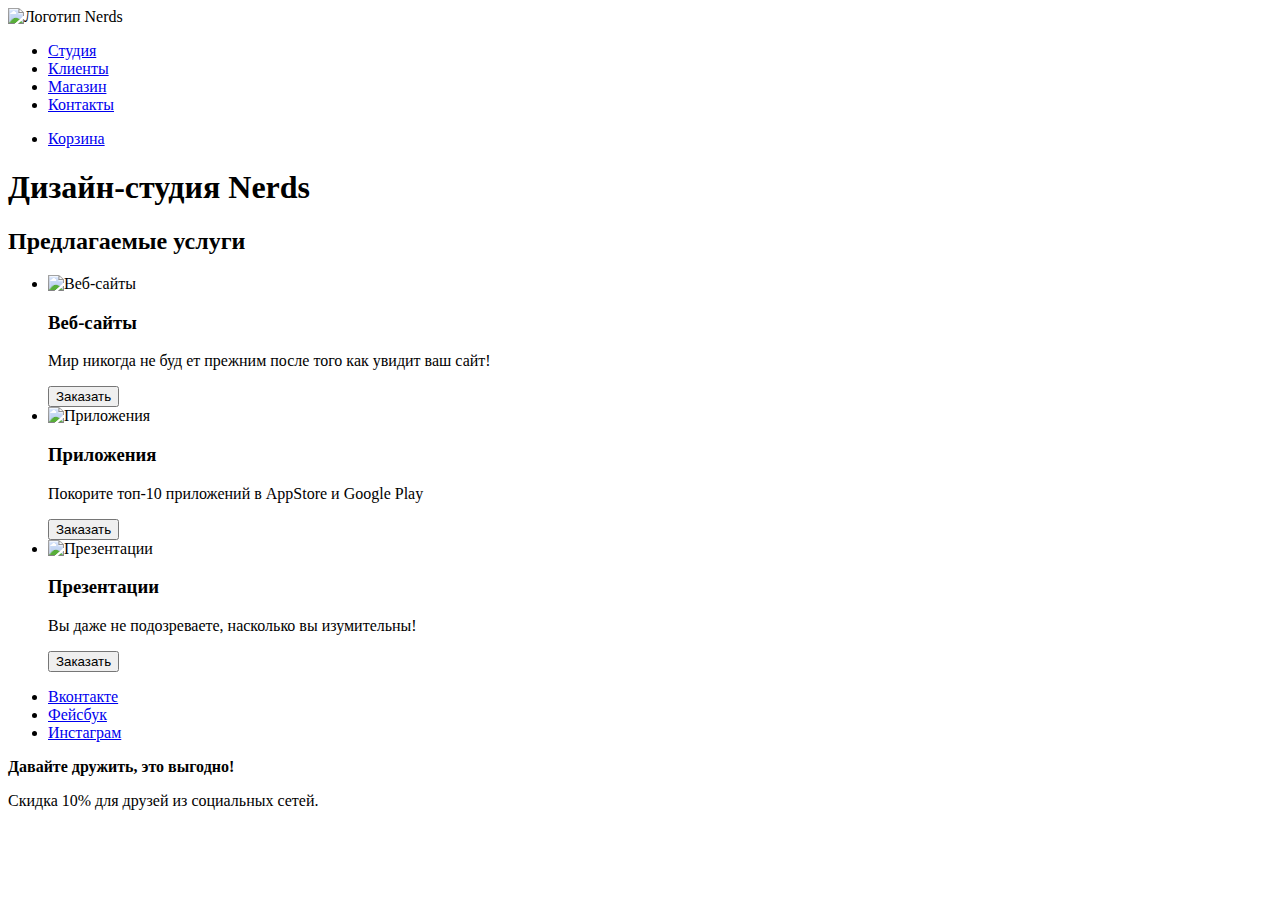
==== index.html @ 56ccd06b "Добавлена разметка  страниц" ====
<!DOCTYPE html>
<html lang="ru">
  <head>
    <meta charset="utf-8">
    <title>Дизайн-студия Нёрдс</title>
  </head>
  <body>
<header class="header">
  <nav class="main-navigation">
    <a class="navigation-logo">
      <img src="http://placehold.it" width="160" height="65"  alt="Логотип Nerds">
    </a> 
    <ul class="navigation-site">  
      <li><a href="#">Студия</a></li>
      <li><a href="#">Клиенты</a></li>
      <li><a href="catalog.html">Магазин</a></li>
      <li><a href="#">Контакты</a></li>
    </ul>
    <ul class="navigation-basket">
      <li class="basket-transition"><a href="#">Корзина</a></li>
    </ul>
  </nav>
</header>
<main class="main">
<h1 class="visually-hidden">Дизайн-студия Nerds</h1>    <!--Скрытый заголовок для читалки-->
<section class="services">
 <h2 class="visually-hidden">Предлагаемые услуги</h2>   <!--Скрытый заголовок для читалки-->
    <ul class="services-list">
      <li class="services-site">
        <img src="http://placehold.it" width="300" height="146" alt="Веб-сайты">
      <h3 class="services-site_headline">Веб-сайты</h3>
      <p>Мир никогда не буд ет прежним после того как увидит ваш сайт!</p>
    <button type="#" > Заказать </button>
  </li>
      <li class="services-applications">
      <img src="http://placehold.it" width="300" height="146" alt="Приложения">
      <h3 class="services-applications_headline">Приложения</h3>
      <p>Покорите топ-10 приложений в AppStore и Google Play</p>
     <button type="#">Заказать</button>
    </li>
    <li class="services-presentations">
      <img src="http://placehold.it"  width="300" height="146" alt="Презентации">
      <h3 class="services-presentations_headline">Презентации</h3>
    <p>Вы даже не подозреваете, насколько вы изумительны!</p>
    <button type="#">Заказать</button>
    </li>
  </ul>
  </nav>
</section>
</Main>
<footer class="footer">
<div class="footer-container">
  <ul class="social-links">
    <li><a class="footer-social" href="#">Вконтакте</a></li>
    <li><a class="footer-social" href="#">Фейсбук</a></li>
    <li><a class="footer-social" href="#">Инстаграм</a></li>
  </ul>
  <div class="footer-text">
      <b>Давайте дружить, это выгодно!</b>
      <p>Скидка 10% для друзей из социальных сетей.</p>
  </div>
  
</div>
</footer>
  </body>
</html>
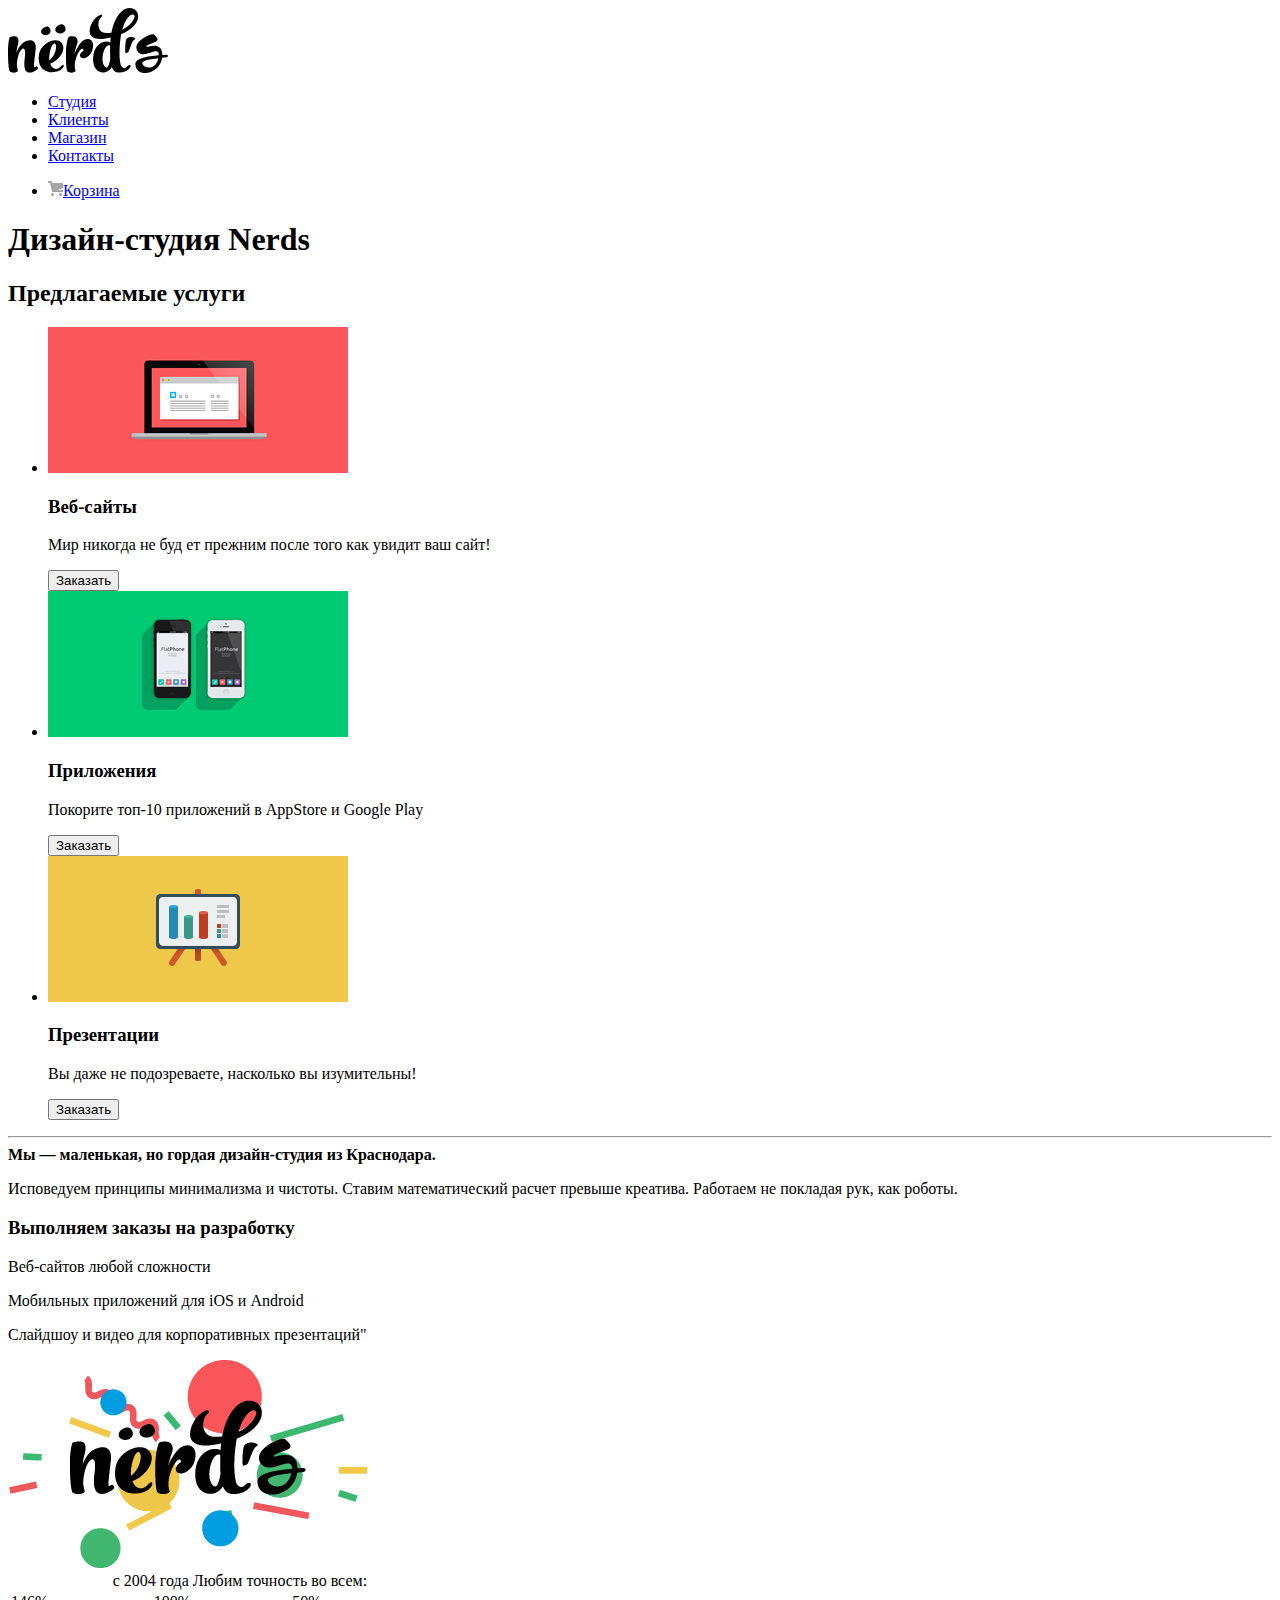
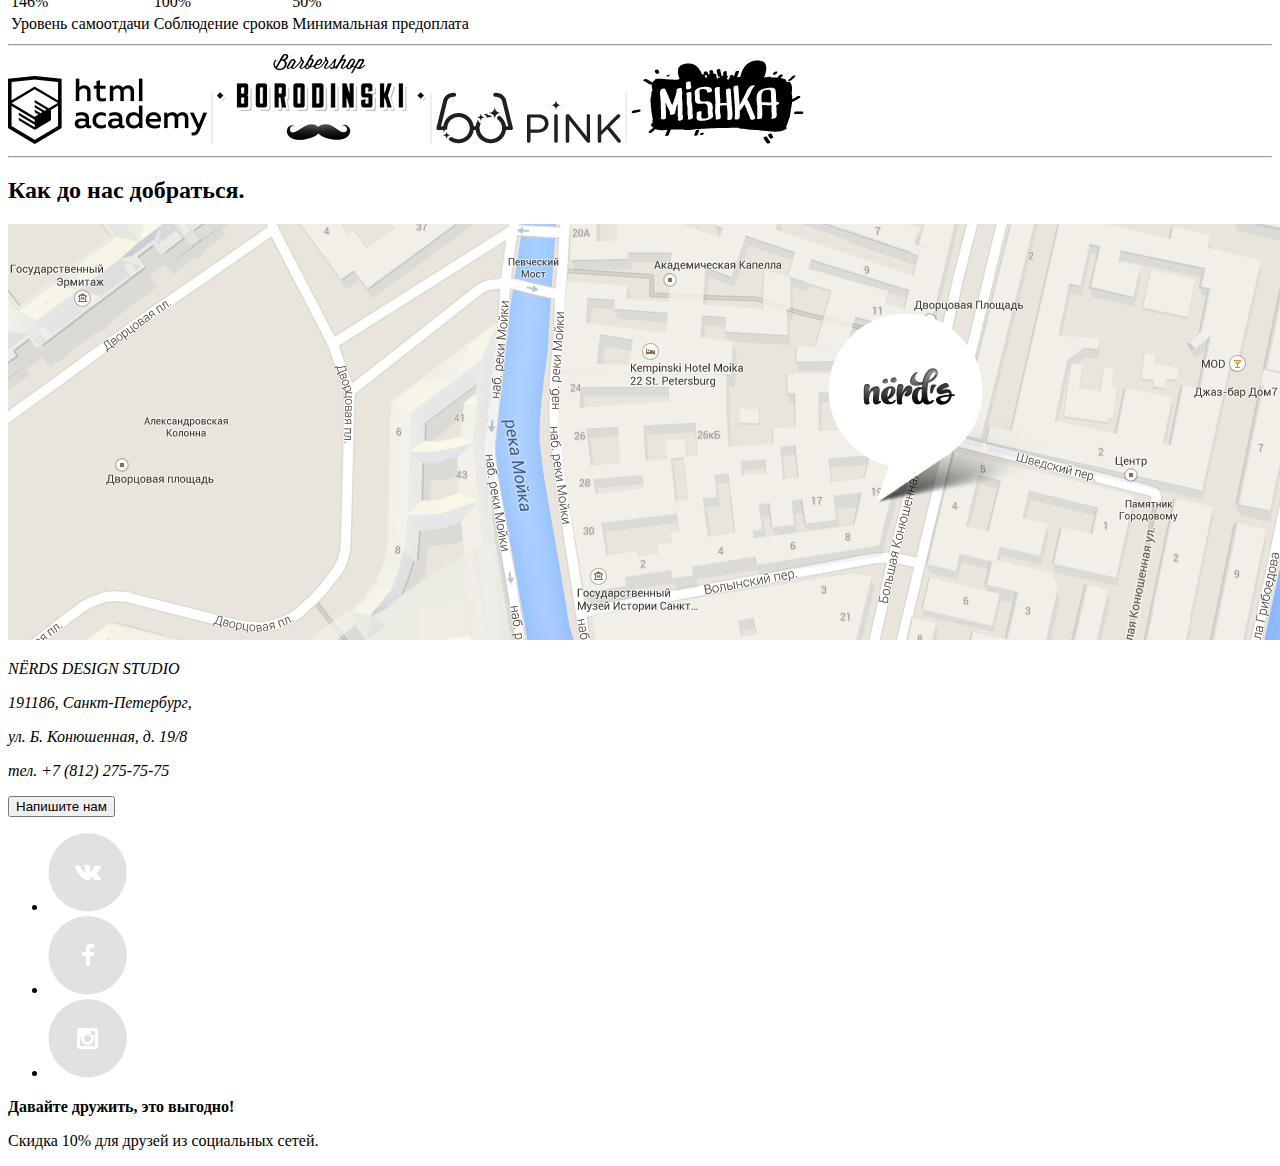
==== commit a284fdd2: "Доступность и формы" ====
--- a/index.html
+++ b/index.html
@@ -1,66 +1,122 @@
 <!DOCTYPE html>
 <html lang="ru">
-  <head>
-    <meta charset="utf-8">
-    <title>Дизайн-студия Нёрдс</title>
-  </head>
-  <body>
-<header class="header">
-  <nav class="main-navigation">
-    <a class="navigation-logo">
-      <img src="http://placehold.it" width="160" height="65"  alt="Логотип Nerds">
-    </a> 
-    <ul class="navigation-site">  
-      <li><a href="#">Студия</a></li>
-      <li><a href="#">Клиенты</a></li>
-      <li><a href="catalog.html">Магазин</a></li>
-      <li><a href="#">Контакты</a></li>
-    </ul>
-    <ul class="navigation-basket">
-      <li class="basket-transition"><a href="#">Корзина</a></li>
-    </ul>
-  </nav>
-</header>
-<main class="main">
-<h1 class="visually-hidden">Дизайн-студия Nerds</h1>    <!--Скрытый заголовок для читалки-->
-<section class="services">
- <h2 class="visually-hidden">Предлагаемые услуги</h2>   <!--Скрытый заголовок для читалки-->
-    <ul class="services-list">
-      <li class="services-site">
-        <img src="http://placehold.it" width="300" height="146" alt="Веб-сайты">
-      <h3 class="services-site_headline">Веб-сайты</h3>
-      <p>Мир никогда не буд ет прежним после того как увидит ваш сайт!</p>
-    <button type="#" > Заказать </button>
-  </li>
-      <li class="services-applications">
-      <img src="http://placehold.it" width="300" height="146" alt="Приложения">
-      <h3 class="services-applications_headline">Приложения</h3>
-      <p>Покорите топ-10 приложений в AppStore и Google Play</p>
-     <button type="#">Заказать</button>
-    </li>
-    <li class="services-presentations">
-      <img src="http://placehold.it"  width="300" height="146" alt="Презентации">
-      <h3 class="services-presentations_headline">Презентации</h3>
-    <p>Вы даже не подозреваете, насколько вы изумительны!</p>
-    <button type="#">Заказать</button>
-    </li>
-  </ul>
-  </nav>
-</section>
-</Main>
-<footer class="footer">
-<div class="footer-container">
-  <ul class="social-links">
-    <li><a class="footer-social" href="#">Вконтакте</a></li>
-    <li><a class="footer-social" href="#">Фейсбук</a></li>
-    <li><a class="footer-social" href="#">Инстаграм</a></li>
-  </ul>
-  <div class="footer-text">
+
+<head>
+  <meta charset="utf-8">
+  <title>Дизайн-студия Нёрдс</title>
+</head>
+
+<body>
+  <header class="header">
+    <nav class="main-navigation">
+      <a class="navigation-logo">
+        <img src="img/nerds-logo.svg" width="160" height="65" alt="Логотип Nerds">
+      </a>
+      <ul class="navigation-site">
+        <li><a href="#" tabindex="0">Студия</a></li>
+        <li><a href="#" tabindex="0">Клиенты</a></li>
+        <li><a href="catalog.html" tabindex="0">Магазин</a></li>
+        <li><a href="#" tabindex="0">Контакты</a></li>
+      </ul>
+      <ul class="navigation-basket">
+        <li class="basket-transition"><img src="img/cart-icon.svg" alt="корзина"><a href="#">Корзина</a></li>
+      </ul>
+    </nav>
+  </header>
+  <main class="main">
+    <h1 class="visually-hidden">Дизайн-студия Nerds</h1>
+    <!--Скрытый заголовок для читалки-->
+    <section class="services">
+      <h2 class="visually-hidden">Предлагаемые услуги</h2>
+      <!--Скрытый заголовок для читалки-->
+      <ul class="services-list">
+        <li class="services-site">
+          <img src="img/web-sites.png" width="300" height="146" alt="Веб-сайты">
+          <h3 class="services-site_headline">Веб-сайты</h3>
+          <p>Мир никогда не буд ет прежним после того как увидит ваш сайт!</p>
+          <button tabindex="0">Заказать</button>
+        </li>
+        <li class="services-applications">
+          <img src="img/applications.png" width="300" height="146" alt="Приложения">
+          <h3 class="services-applications_headline">Приложения</h3>
+          <p>Покорите топ-10 приложений в AppStore и Google Play</p>
+          <button tabindex="0">Заказать</button>
+        </li>
+        <li class="services-presentations">
+          <img src="img/presentations.png" width="300" height="146" alt="Презентации">
+          <h3 class="services-presentations_headline">Презентации</h3>
+          <p>Вы даже не подозреваете, насколько вы изумительны!</p>
+          <button tabindex="0">Заказать</button>
+        </li>
+      </ul>
+    </section>
+  </Main>
+  <hr>
+  <div class="about-us">
+    <div class="opportunities">
+      <b class="advertisang-headline">Мы — маленькая, но гордая дизайн-студия из Краснодара. </b>
+      <p class="advertising-text">Исповедуем принципы минимализма и чистоты. Ставим математический расчет
+        превыше креатива. Работаем не покладая рук, как роботы.</p>
+      <h3>Выполняем заказы на разработку</h3>
+      <p>Веб-сайтов любой сложности</p>
+      <p>Мобильных приложений для iOS и Android</p>
+      <p>Слайдшоу и видео для корпоративных презентаций"</p>
+    </div>
+    <div class="statistics">
+      <img src="img/nerds-illustration.png" alt="Логотип Nerds">
+      <table>
+        <caption>с 2004 года Любим точность во всем:</caption>
+        <tr>
+          <td>146%</td>
+          <td>100%</td>
+          <td>50%</td>
+        </tr>
+        <tr>
+          <td>Уровень самоотдачи</td>
+          <td>Соблюдение сроков</td>
+          <td>Минимальная предоплата</td>
+        </tr>
+      </table>
+    </div>
+  </div>
+  <hr>
+  <div class="partners">
+    <a href=""><img src="img/logo-1.png_copy.svg" alt="Сайт html academy" tabindex="0"></a>
+    <img src="img/div.svg" alt="Перегородка">
+    <a href=""><img src="img/logo-2.png_copy.svg" alt="Барбершоп borodinski" tabindex="0"></a>
+    <img src="img/div.svg" alt="Перегородка">
+    <a href=""><img src="img/logo-3.png_copy.svg" alt="Приложение pink" tabindex="0"></a>
+    <img src="img/div.svg" alt="Перегородка">
+    <a href=""><img src="img/logo-4.png_copy.svg" alt="Сайт mishka" tabindex="0"></a>
+  </div>
+  <hr>
+  <footer class="footer">
+    <div class="adres">
+      <h2 class="visually-hidden">Как до нас добраться.</h2>
+      <img src="img/map.png" alt="карта">
+      <!--Скрытый заголовок для читалки-->
+      <address class="address nerds">
+        <p class="headline">NЁRDS DESIGN STUDIO</p>
+        <p>191186, Санкт-Петербург,</p>
+        <p>ул. Б. Конюшенная, д. 19/8</p>
+        <p>тел. +7 (812) 275-75-75</p>
+        <button tabindex="0">Напишите нам</button>
+      </address>
+    </div>
+
+    <div class="footer-container">
+      <ul class="footer-list">
+        <li><a class="footer-social" href="https://vk.com" tabindex="0"><img src="img/vk-icon.svg" alt="вконтакте"></a>
+        </li>
+        <li><a class="footer-social" href="https://www.facebook.com" tabindex="0"><img src="img/fb-icon.svg"
+              alt="фейсбук"></a></li>
+        <li><a class="footer-social" href="https://www.instagram.com/" tabindex="0"><img src="img/insta-icon.svg"
+              alt="инстаграм"></a></li>
+      </ul>
       <b>Давайте дружить, это выгодно!</b>
       <p>Скидка 10% для друзей из социальных сетей.</p>
-  </div>
-  
-</div>
-</footer>
-  </body>
-</html>
+    </div>
+  </footer>
+</body>
+
+</html>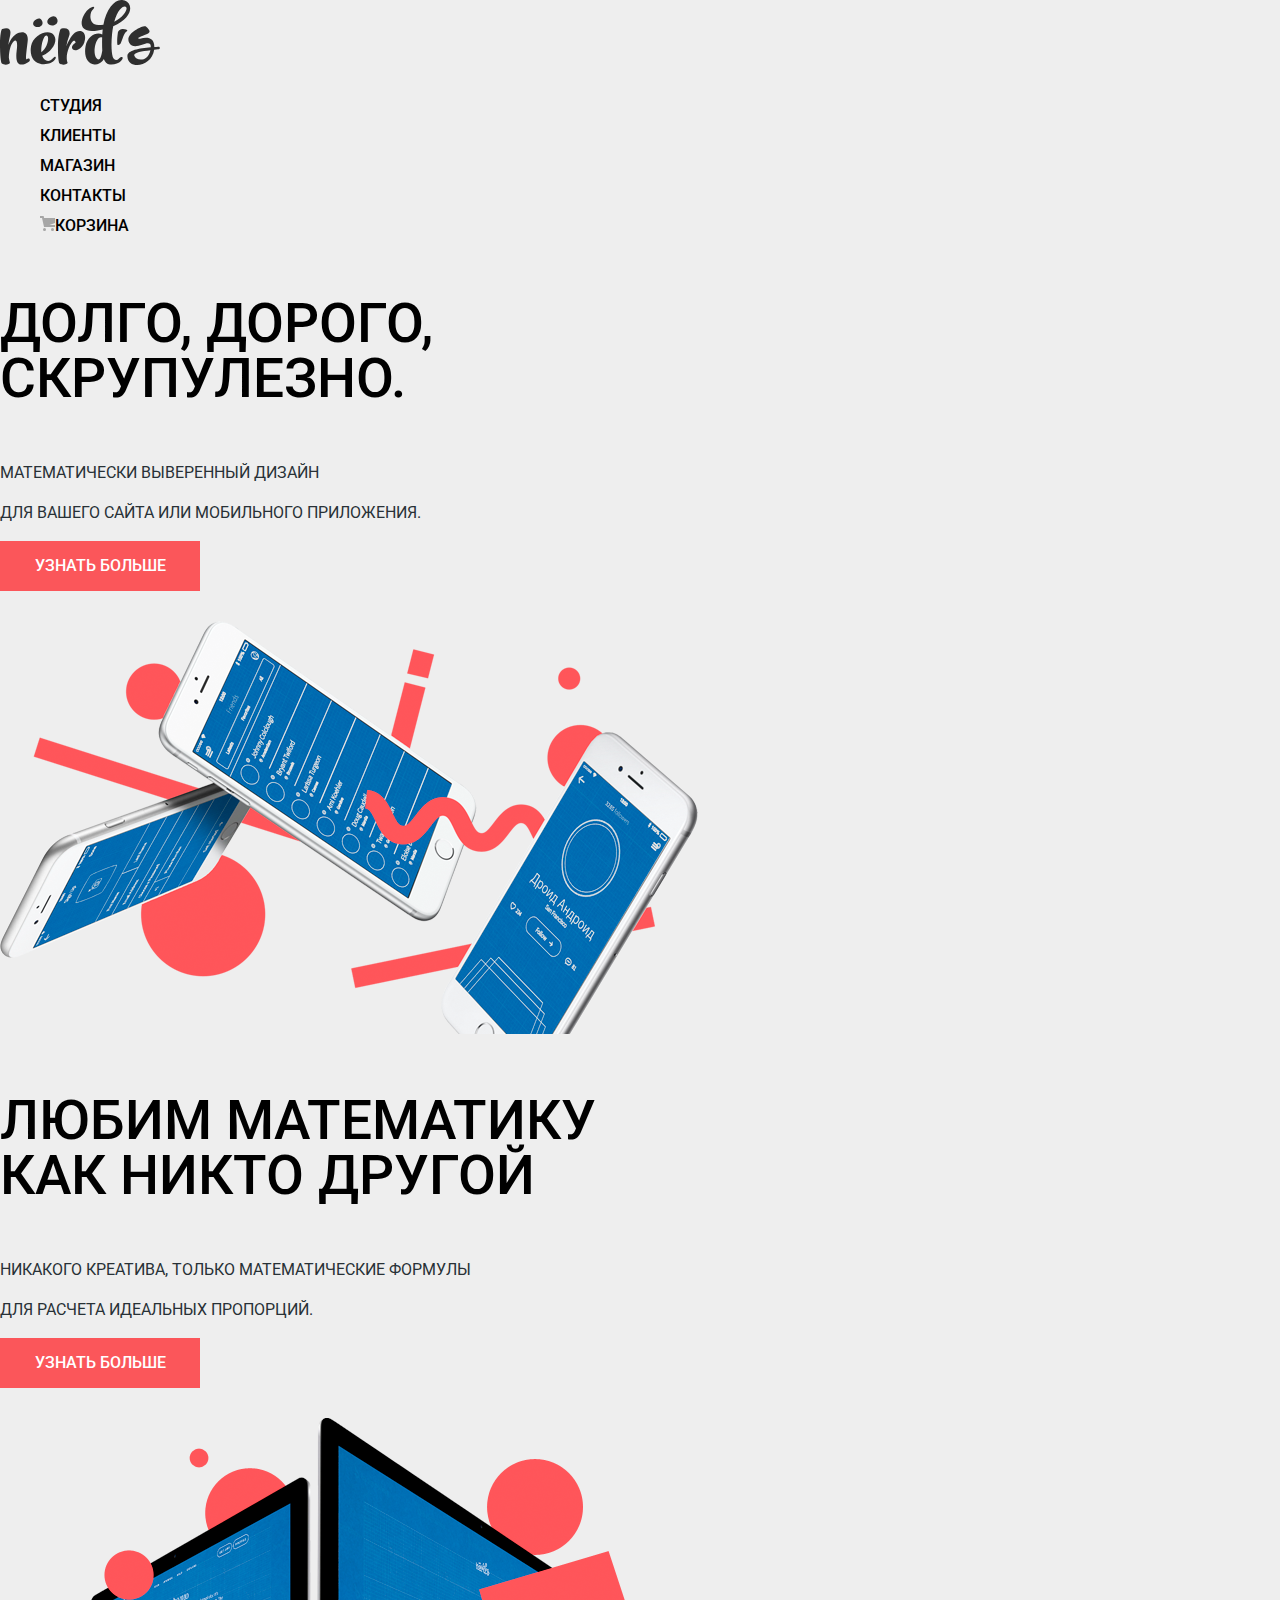
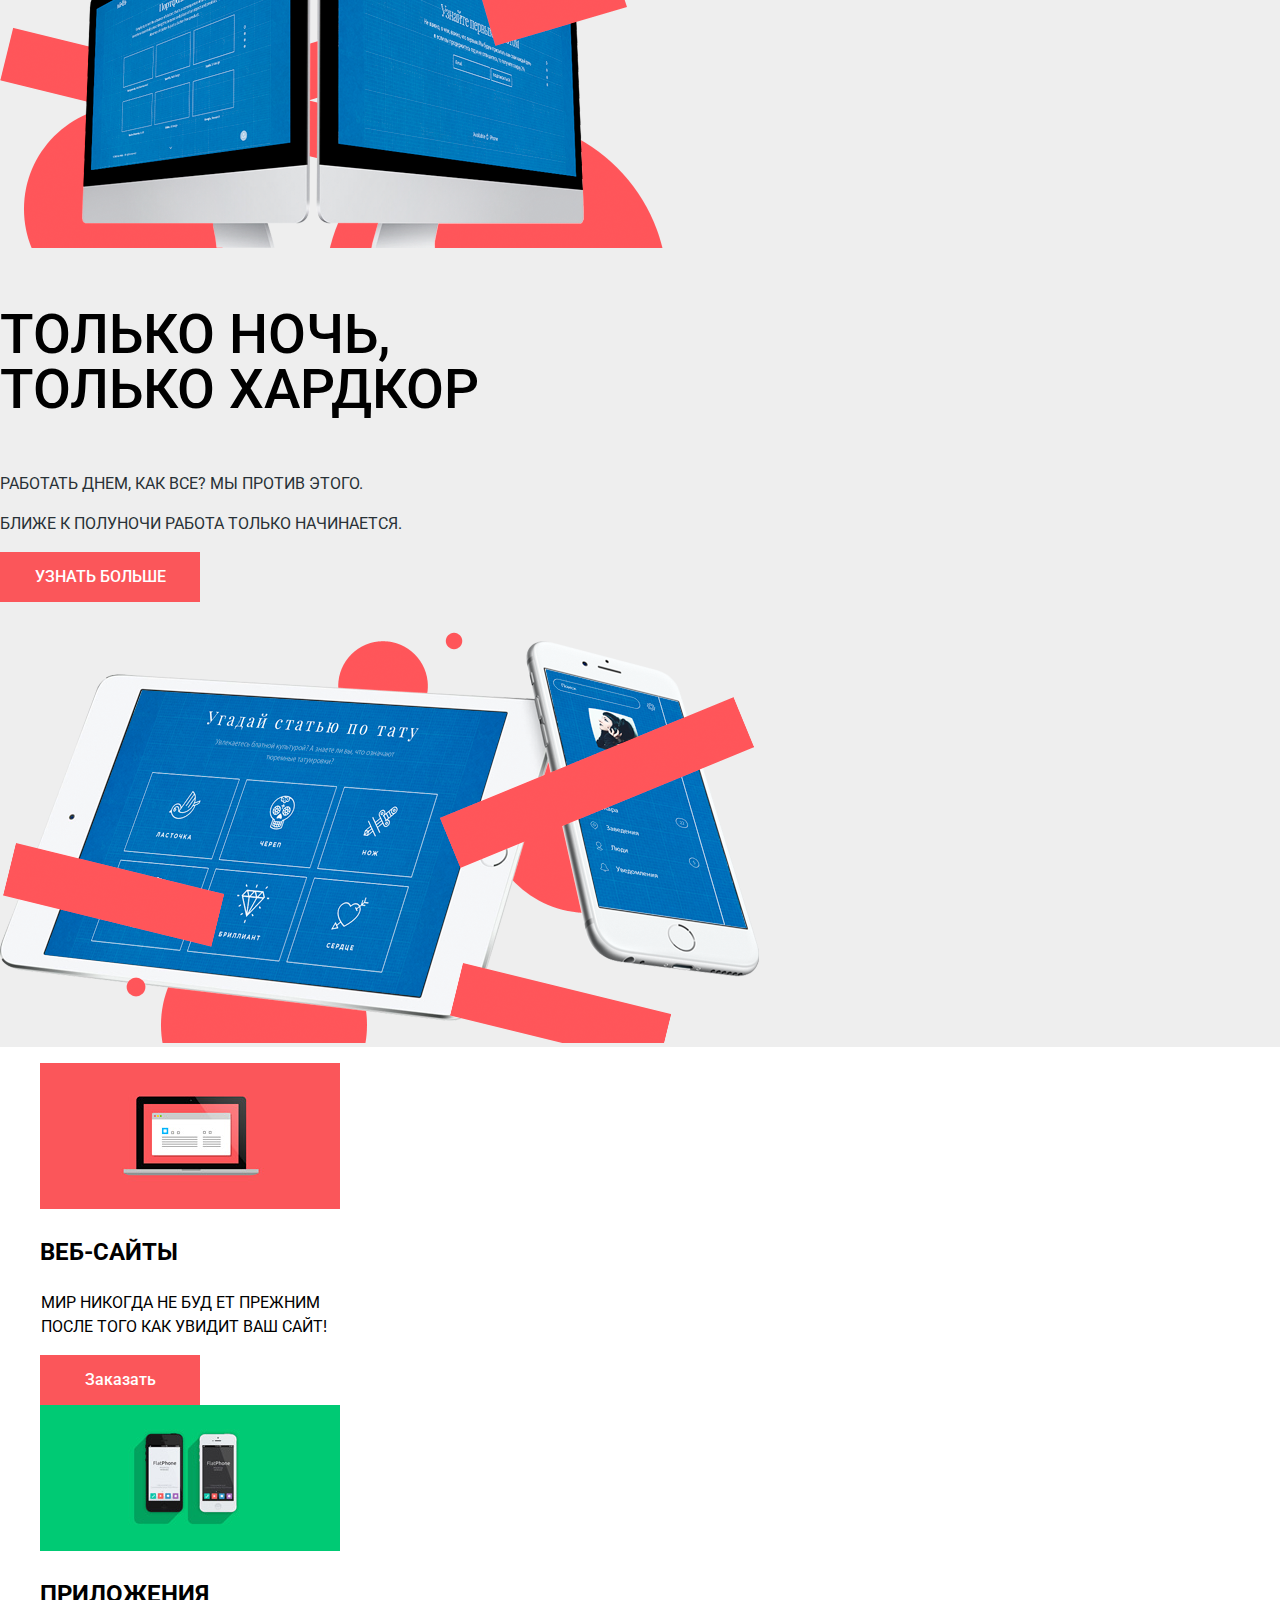
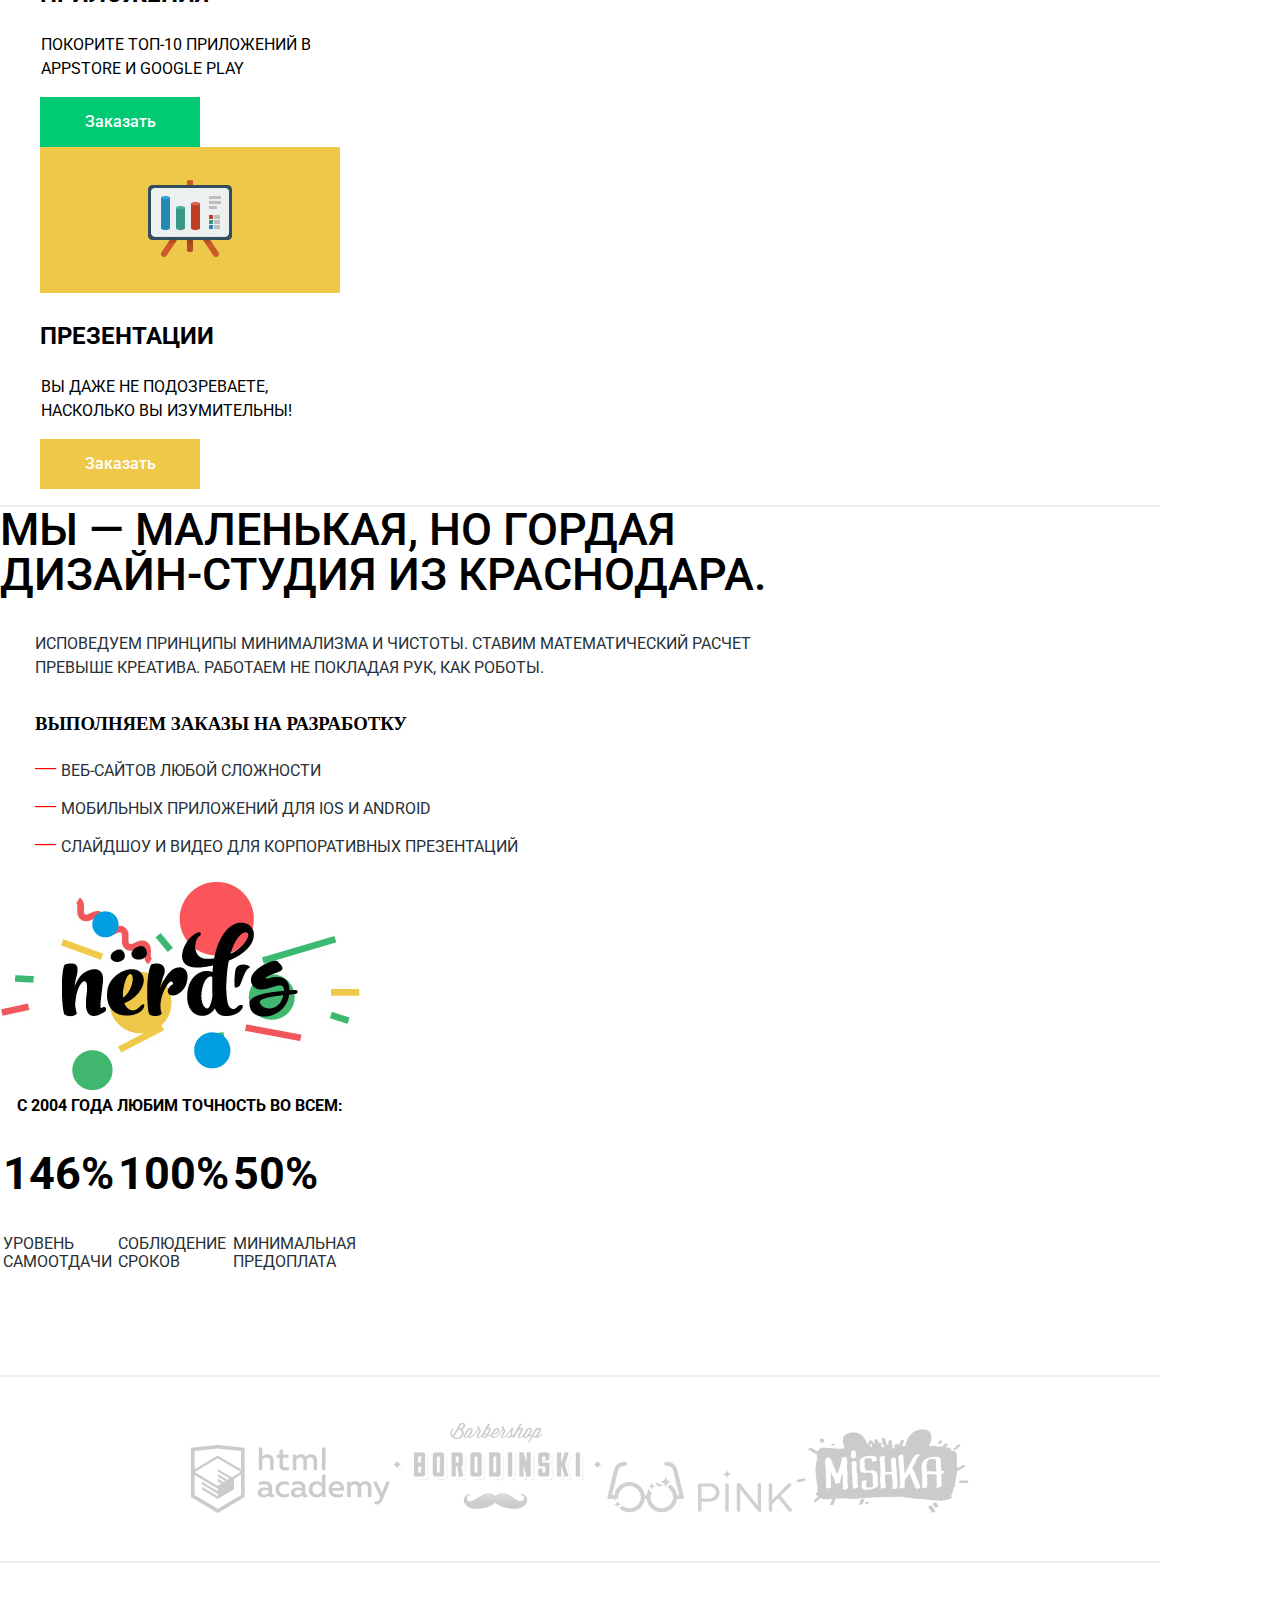
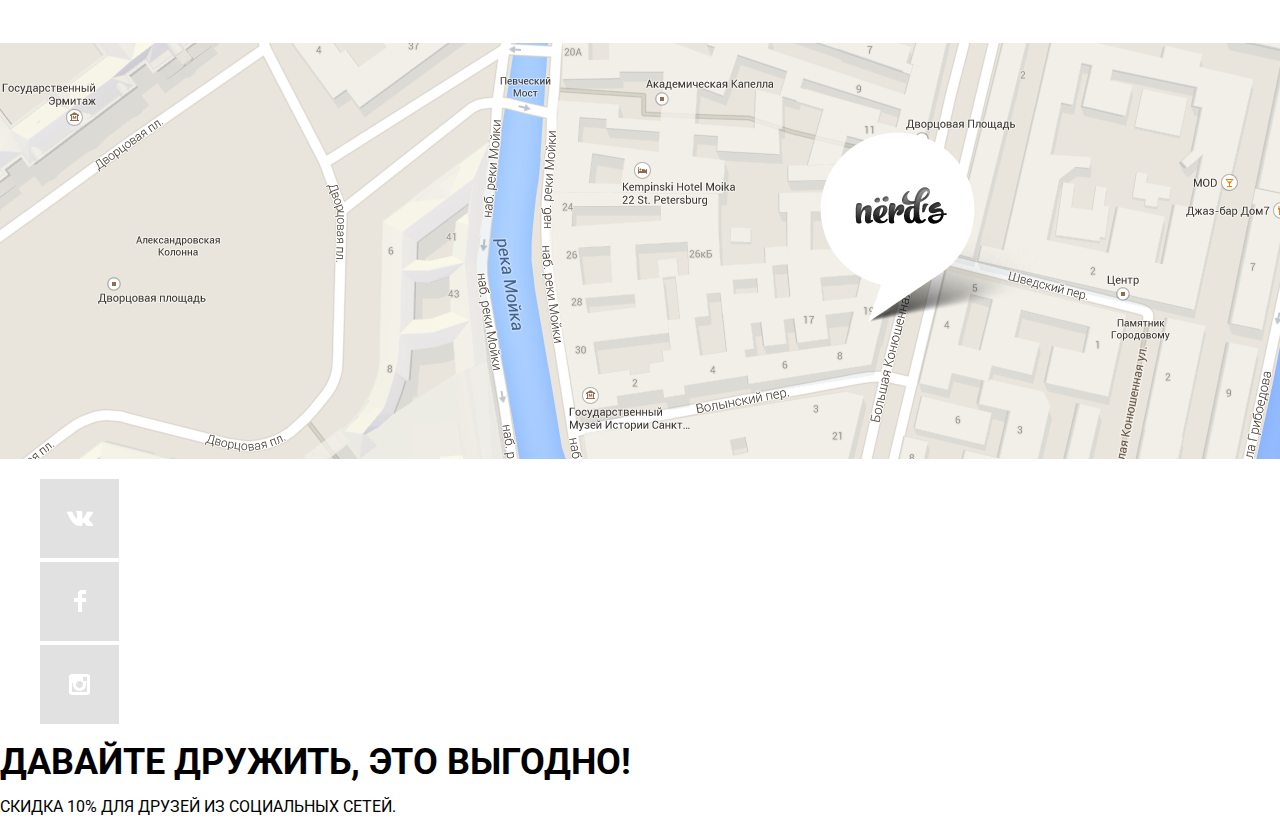
==== commit e90977de: "Франкинштейн от Александра)" ====
--- a/index.html
+++ b/index.html
@@ -1,28 +1,54 @@
 <!DOCTYPE html>
 <html lang="ru">
-
 <head>
   <meta charset="utf-8">
   <title>Дизайн-студия Нёрдс</title>
+  <link rel="stylesheet" href="css/style.css" type="text/css" >
+  <link href="https://fonts.googleapis.com/css?family=Roboto&display=swap" rel="stylesheet">
 </head>
-
 <body>
+  <div class="backgroundpicture">
   <header class="header">
     <nav class="main-navigation">
       <a class="navigation-logo">
         <img src="img/nerds-logo.svg" width="160" height="65" alt="Логотип Nerds">
       </a>
       <ul class="navigation-site">
-        <li><a href="#" tabindex="0">Студия</a></li>
-        <li><a href="#" tabindex="0">Клиенты</a></li>
-        <li><a href="catalog.html" tabindex="0">Магазин</a></li>
-        <li><a href="#" tabindex="0">Контакты</a></li>
-      </ul>
-      <ul class="navigation-basket">
-        <li class="basket-transition"><img src="img/cart-icon.svg" alt="корзина"><a href="#">Корзина</a></li>
-      </ul>
+          <li><a href="#" tabindex="0">Студия</a></li>
+          <li><a href="#" tabindex="0">Клиенты</a></li>
+          <li><a href="catalog.html" tabindex="0">Магазин</a></li>
+          <li><a href="#" tabindex="0">Контакты</a></li>
+          <li><img src="img/cart-icon.svg" alt="корзина"><a href="#" tabindex="0">Корзина</a></li>
+        </ul>
     </nav>
   </header>
+  <div class="slider">
+<div class="slider-one">
+  <h3>Долго, дорого,<br> скрупулезно.</h3>
+  <p>Математически выверенный дизайн</p>
+  <p>для вашего сайта или мобильного приложения.</p>
+  <button type="button"><span> УЗНАТЬ БОЛЬШЕ</span></button>
+</div>
+<div><img src="img/slide1.png" width:698px; height: 413px;
+  alt="Дизайн приложения на телефон"></div>
+<div class="slider-two">
+  <h3>Любим математику<br>
+  как никто другой</h3>
+<p>Никакого креатива, только математические формулы </p>
+<p>для расчета идеальных пропорций.</p>
+<button type="button"><span> УЗНАТЬ БОЛЬШЕ</span></button>
+</div>
+<div><img src="img/slide2.png" alt="Дизайн приложения для формул"></div>
+<div class="slider-three">
+  <h3>Только ночь,<br>
+    только хардкор</h3>
+    <p>Работать днем, как все? Мы против этого.</p>
+    <p>Ближе к полуночи работа только начинается.</p>
+    <button type="button"><span>УЗНАТЬ БОЛЬШЕ</span></button>
+</div>
+<div><img src="img/slide3.png" alt="Дизайн приложения угадай"></div>
+  </div>
+</div>
   <main class="main">
     <h1 class="visually-hidden">Дизайн-студия Nerds</h1>
     <!--Скрытый заголовок для читалки-->
@@ -32,46 +58,51 @@
       <ul class="services-list">
         <li class="services-site">
           <img src="img/web-sites.png" width="300" height="146" alt="Веб-сайты">
-          <h3 class="services-site_headline">Веб-сайты</h3>
-          <p>Мир никогда не буд ет прежним после того как увидит ваш сайт!</p>
-          <button tabindex="0">Заказать</button>
+          <h3>Веб-сайты</h3>
+          <p>Мир никогда не буд ет прежним
+после того как увидит ваш сайт!</p>
+          <button tabindex="0"><span>Заказать</span></button>
         </li>
         <li class="services-applications">
           <img src="img/applications.png" width="300" height="146" alt="Приложения">
           <h3 class="services-applications_headline">Приложения</h3>
-          <p>Покорите топ-10 приложений в AppStore и Google Play</p>
-          <button tabindex="0">Заказать</button>
+          <p>Покорите топ-10 приложений в
+AppStore и Google Play</p>
+          <button tabindex="0"><span>Заказать</span></button>
         </li>
         <li class="services-presentations">
           <img src="img/presentations.png" width="300" height="146" alt="Презентации">
           <h3 class="services-presentations_headline">Презентации</h3>
-          <p>Вы даже не подозреваете, насколько вы изумительны!</p>
-          <button tabindex="0">Заказать</button>
+          <p>Вы даже не подозреваете, 
+насколько вы изумительны!</p>
+          <button tabindex="0"><span>Заказать</span></button>
         </li>
       </ul>
     </section>
   </Main>
-  <hr>
   <div class="about-us">
     <div class="opportunities">
-      <b class="advertisang-headline">Мы — маленькая, но гордая дизайн-студия из Краснодара. </b>
+      <b class="advertisang-headline">Мы — маленькая, но гордая 
+дизайн-студия из Краснодара.</b>
       <p class="advertising-text">Исповедуем принципы минимализма и чистоты. Ставим математический расчет
-        превыше креатива. Работаем не покладая рук, как роботы.</p>
-      <h3>Выполняем заказы на разработку</h3>
-      <p>Веб-сайтов любой сложности</p>
-      <p>Мобильных приложений для iOS и Android</p>
-      <p>Слайдшоу и видео для корпоративных презентаций"</p>
+превыше креатива. Работаем не покладая рук, как роботы.</p>
+<h3>Выполняем заказы на разработку</h3>
+      <ul>
+    <li>Веб-сайтов любой сложности</li>
+    <li>Мобильных приложений для iOS и Android</li>
+    <li>Слайдшоу и видео для корпоративных презентаций</li>
+</ul>
     </div>
     <div class="statistics">
       <img src="img/nerds-illustration.png" alt="Логотип Nerds">
       <table>
         <caption>с 2004 года Любим точность во всем:</caption>
-        <tr>
+        <tr class="interest">
           <td>146%</td>
           <td>100%</td>
           <td>50%</td>
         </tr>
-        <tr>
+        <tr class="indicators">
           <td>Уровень самоотдачи</td>
           <td>Соблюдение сроков</td>
           <td>Минимальная предоплата</td>
@@ -79,40 +110,35 @@
       </table>
     </div>
   </div>
-  <hr>
   <div class="partners">
-    <a href=""><img src="img/logo-1.png_copy.svg" alt="Сайт html academy" tabindex="0"></a>
-    <img src="img/div.svg" alt="Перегородка">
-    <a href=""><img src="img/logo-2.png_copy.svg" alt="Барбершоп borodinski" tabindex="0"></a>
-    <img src="img/div.svg" alt="Перегородка">
-    <a href=""><img src="img/logo-3.png_copy.svg" alt="Приложение pink" tabindex="0"></a>
-    <img src="img/div.svg" alt="Перегородка">
-    <a href=""><img src="img/logo-4.png_copy.svg" alt="Сайт mishka" tabindex="0"></a>
+    <a href="#"><img src="img/logo-1.png_copy.svg" width: 199px; height: 68px; alt="Сайт html academy" tabindex="0"></a>
+    <a href="#"><img src="img/logo-2.png_copy.svg" width: 209px; height: 90px; alt="Барбершоп borodinski" tabindex="0"></a>
+    <a href="#"><img src="img/logo-3.png_copy.svg" width: 185px; height: 52px; alt="Приложение pink" tabindex="0"></a>
+    <a href="#"><img src="img/logo-4.png_copy.svg" width: 173px; height: 84px; alt="Сайт mishka" tabindex="0"></a>
   </div>
-  <hr>
   <footer class="footer">
     <div class="adres">
       <h2 class="visually-hidden">Как до нас добраться.</h2>
-      <img src="img/map.png" alt="карта">
       <!--Скрытый заголовок для читалки-->
-      <address class="address nerds">
+      <img src="img/map.png" alt="карта" width: 1440px; height: 416px;>
+    </div>
+      <address class="addressnerds">
         <p class="headline">NЁRDS DESIGN STUDIO</p>
         <p>191186, Санкт-Петербург,</p>
         <p>ул. Б. Конюшенная, д. 19/8</p>
         <p>тел. +7 (812) 275-75-75</p>
         <button tabindex="0">Напишите нам</button>
       </address>
-    </div>
+   
 
     <div class="footer-container">
       <ul class="footer-list">
-        <li><a class="footer-social" href="https://vk.com" tabindex="0"><img src="img/vk-icon.svg" alt="вконтакте"></a>
-        </li>
-        <li><a class="footer-social" href="https://www.facebook.com" tabindex="0"><img src="img/fb-icon.svg"
-              alt="фейсбук"></a></li>
-        <li><a class="footer-social" href="https://www.instagram.com/" tabindex="0"><img src="img/insta-icon.svg"
-              alt="инстаграм"></a></li>
+        <li><a class="footer-social-vk" href="https://vk.com" tabindex="0"><span><img src="img/vk-icon.svg" alt="вконтакте" width: 26px; height: 15px;></span></a> </li>
+        <li><a class="footer-social-fb" href="https://www.facebook.com" tabindex="0"><span><img src="img/fb-icon.svg" alt="фейсбук"></span></a></li>
+        <li><a class="footer-social-insta" href="https://www.instagram.com/" tabindex="0"><span><img src="img/insta-icon.svg"  alt="инстаграм" width: 21px;  height: 21px;></span></a></li>
       </ul>
+    </div>
+  <div class="good">
       <b>Давайте дружить, это выгодно!</b>
       <p>Скидка 10% для друзей из социальных сетей.</p>
     </div>
--- a/css/style.css
+++ b/css/style.css
@@ -0,0 +1,536 @@
+    body {
+margin: 0;
+padding: 0;
+   
+font-family: 'Roboto', sans-serif;
+font-size: 16px;
+line-height: 18px;
+font-weight: 400;
+color: #000000;
+text-transform: uppercase;
+}
+     /* цвет фона */
+    .backgroundpicture {
+background-color: #eeeeee;
+  }
+a {
+text-decoration: none;
+color: #000000;
+}
+.header {
+font-weight: 500;
+line-height: 30px;
+   
+}
+     /* стили для ссылок */
+ul {
+list-style-type: none;   
+}
+.navigation-site a:hover,
+.navigation-site a:focus {
+outline: none !important;
+color: #fb565a;
+text-decoration: none; 
+}
+.navigation-site a:active {
+opacity: 0.3;
+color: #000000;
+text-transform: uppercase;
+text-decoration: none;
+}
+.navigation-logo:hover {
+opacity: 0.8;
+}
+.navigation-logo:active {
+ opacity: 0.3;
+}
+/* Слайдер */
+.slider h3 {
+color: #000000;
+font-size: 55px;
+font-weight: 500;
+line-height: 55px;
+}
+.slider p {
+font-size: 16px;
+font-weight: 400;
+line-height: 24px;
+color: #283136;
+}             
+.slider button {
+color: #ffffff;
+font-family: Roboto;
+font-size: 16px;
+font-weight: 500;
+line-height: 18px;
+  
+width: 240px;
+height: 50px;
+background-color: #fb565a;
+}
+.slider button:hover {
+    background-color: #e74246;
+}
+.slider button:active {
+    box-shadow: inset 0 3px 0 rgba(0, 1, 1, 0.1);
+    background-color: #d7373b;
+}
+.slider button:active:not(:empty) span {
+    opacity: 0.3;
+}
+
+
+/* Сервисы */
+.services h3 {
+font-size: 24px;
+font-weight: 700;
+line-height: 30px;
+text-transform: uppercase;
+color: #000000;
+}
+.services p {
+font-size: 16px;
+font-weight: 400;
+line-height: 24px;
+padding-left: 1px;
+white-space: pre;
+}
+.services-list button {
+width: 160px;
+height: 50px;
+color: #ffffff;
+font-family: Roboto;
+font-size: 16px;
+font-weight: 500;
+line-height: 18px;
+}
+.services-site button {
+    background-color: #fb565a;
+}
+.services-site button:hover {
+    background-color: #e74246;
+}
+.services-site button:active{
+    box-shadow: inset 0 3px 0 rgba(1, 0, 0, 0.651);
+    background-color: #d7373b;
+}
+.services-site button:active:not(:empty) span {
+    opacity: 0.3;
+}
+button {
+    border: none;
+}
+.services-applications button {
+    background-color: #00ca74;
+}
+.services-applications button:hover {
+    background-color: #00bc6c;
+}
+.services-applications button:active {
+    box-shadow: inset 0 3px 0 rgba(0, 1, 1, 0.1);
+    background-color: #00aa62;    
+}
+.services-applications button:active:not(:empty) span {
+    opacity: 0.3;
+}
+.services-presentations button {
+    background-color: #efc84a;
+}
+.services-presentations button:hover {
+    background-color: #eab534;
+}
+.services-presentations button:active {
+    box-shadow: inset 0 3px 0 rgba(0, 1, 1, 0.1);
+background-color: #e5a722;
+}
+.services-presentations button:active:not(:empty) span {
+    opacity: 0.3;
+}
+.involved {
+    border-bottom: 2px solid red;
+     width: 83px;
+    }
+.advertisang-headline {
+font-size: 45px;
+font-weight: 500;
+line-height: 45px;
+color: #000000;
+white-space: pre;
+}
+.advertising-text {
+    margin: 35PX;
+color: #283136;
+font-size: 16px;
+font-weight: 400;
+line-height: 24px;
+white-space: pre;
+}
+.opportunities ul li:before {
+    width: 200px;;
+    content:  "___";
+    position: relative;
+    left:     -5px;
+    top: -8px;
+    color: red;
+}
+.opportunities li {
+    color: #283136;
+font-size: 16px;
+font-weight: 400;
+line-height: 38px;
+}
+.opportunities h3 {
+    color: #000000;
+font-family: "Roboto - Bold";
+font-weight: 700;
+text-transform: uppercase;
+white-space: pre;
+position: relative;
+left: 35px;
+}
+/* Табличка */
+table {
+    width: 344px;
+    height: 160px;
+    font-family: Roboto;
+    padding-bottom: 26px;
+    caption-side: top;
+    text-align: left;
+}
+.statistics caption {
+color: #000000;
+font-size: 16px;
+font-weight: 700;
+line-height: 24px;
+text-transform: uppercase;
+}
+.interest td {
+color: #000000;
+font-size: 45px;
+font-weight: 700;
+line-height: 10.06px;
+padding-bottom: 27px;
+padding-top: 49px;
+}
+.indicators td {
+    color: #283136;
+    font-size: 16px;
+    font-weight: 400;
+    line-height: 18px;
+    padding-bottom: 76px;
+    padding-top: 27px;
+}
+
+/* Партнеры */
+.partners {
+    text-align: center;
+    border-top:  2px solid #eeeeee;
+    border-bottom:  2px solid #eeeeee;
+     width: 1160px;
+     padding-top: 46px;
+     padding-bottom: 44px;
+     margin-bottom: 80px;    
+}
+ .partners a:first-child:link {
+    opacity: 0.2;
+ }
+ .partners a:first-child:hover {
+     opacity: 1;
+ }
+ .partners a:first-child:active {
+    opacity: 0.1;
+ }
+ .partners a:first-child+a:link{
+    opacity: 0.2;
+    
+ }
+ .partners a:first-child+a:hover {
+    opacity: 1;
+    
+ }
+ .partners a:first-child+a:active {
+    opacity: 0.1;
+    
+ }
+ .partners a:first-child+a+a:link {
+    opacity: 0.2;
+ }
+ .partners a:first-child+a+a:hover {
+    opacity: 1;
+ }
+ .partners a:first-child+a+a:active {
+    opacity: 0.1;
+ }
+ .partners a:first-child+a+a+a:link {
+    opacity: 0.2;
+ }
+ .partners a:first-child+a+a+a:hover {
+    opacity: 1;
+ }
+ .partners a:first-child+a+a+a:active {
+    opacity: 0.1;
+ }   
+
+
+.headline {
+    color: #000000;
+font-family: Roboto;
+font-size: 18px;
+font-weight: 700;
+line-height: 30px;
+text-transform: uppercase;
+}
+.addressnerds button {
+    width: 219px;
+height: 50px;
+    color: #ffffff;
+font-size: 16px;
+font-weight: 500;
+line-height: 18px;
+text-transform: uppercase;
+background-color: #fb565a;
+}
+.visually-hidden {
+	position: absolute !important;
+	clip: rect(1px 1px 1px 1px); 
+	clip: rect(1px, 1px, 1px, 1px);
+	padding:0 !important;
+	border:0 !important;
+	height: 1px !important; 
+	width: 1px !important; 
+	overflow: hidden;
+}
+/* Всплывает попаб адрес */
+.adres:hover ~ address{
+    display: block;
+}
+address {
+    width: 319px;
+    height: 308px;
+    display: none;
+    background-color:#ffffff;
+}
+/* cocial   ДОРАБОТАТЬ!!!!!!!!!!!!!!!!!!!!!!!!!!!!!!!1*/
+.footer-list li a img{ 
+   background-color: #e1e1e1;
+  outline: 0;
+}
+
+
+.footer-social-vk img {
+    padding-top: 32px;
+    padding-right: 26px;
+    padding-bottom: 32px;
+    padding-left: 27px;
+}
+.footer-social-fb img {
+    padding-top: 28px;
+    padding-right: 33px;
+     padding-bottom: 29px;               
+    padding-left: 34px;
+}
+.footer-social-insta img {
+    padding-top: 29px;
+    padding-right: 29px;
+    padding-bottom: 29px;
+    padding-left: 29px;
+}
+.footer-list li a img:hover {
+    background-color: #e74246;
+}
+.footer-list li a img:active {
+    box-shadow: inset 0 3px 0 rgba(0, 1, 1, 0.1);
+background-color: #d7373b;
+}
+.good b {
+font-size: 36px;
+font-weight: 700;
+line-height: 36px;
+}
+.good p {
+font-size: 16px;
+font-weight: 400;
+line-height: 22px;
+}
+.about-us {
+    border-top:  2px solid #eeeeee;
+    width: 1160px;
+}
+.navigation-list {
+    font-size: 55px;
+font-weight: 500;
+line-height: 55px;
+text-align: center;
+}
+.main-navigation {
+    background-color: #eeeeee;
+}
+fieldset {
+    border: none;
+}
+legend {
+    font-size: 18px;
+font-weight: 700;
+line-height: 30px;
+text-transform: uppercase;
+}
+ form label {
+color: #283136;
+font-size: 16px;
+font-weight: 400;
+line-height: 20px;
+} 
+ input[type="submit"] {
+font-size: 16px;
+font-weight: 500;
+line-height: 18px;
+background-color: #eeeeee;
+border: none;
+width: 260px;
+height: 50px;
+} 
+/* радиокнопка и чекбокс*/
+input[type="radio"] {
+    width: 25px;
+    height: 25px;
+    background-color: #4d4d4d;
+    opacity: 0.4;
+}
+input[type="checkbox"] {
+    width: 27px;
+    height: 23px;
+    background-color: #4d4d4d;
+    opacity: 0.4;
+}
+label {
+    color: #283136;
+font-size: 16px;
+font-weight: 400;
+line-height: 20px;
+}
+input[type="radio"]:hover {
+    background-color: #d4d;
+}
+
+
+.sedona,
+.pink,
+.Borodinski,
+.MISHKA,
+.aplus,
+.kvas {
+background-color: #eeeeee;
+border: none;
+width: 360px;
+height: 231px;
+text-align: center;
+}
+.sedona h3,
+.pink h3,
+.Borodinski h3,
+.MISHKA h3,
+.aplus h3,
+.kvas h3{
+    font-size: 18px;
+    font-weight: 700;
+    line-height: 30px;
+    text-transform: uppercase;
+    padding-top: 35px;
+}
+.sedona p,
+.pink p,
+.Borodinski p,
+.MISHKA p,
+.aplus p,
+.kvas p{
+color: #666666;
+font-size: 16px;
+font-weight: 400;
+line-height: 18px;
+white-space: pre;
+padding-bottom: 30px;
+}
+
+      /* кнопки папабав */
+button[type="button"] {
+    color: #ffffff;
+font-size: 16px;
+font-weight: 500;
+line-height: 18px;
+text-transform: uppercase;
+background-color: #fb565a;
+width: 200px;
+height: 50px;
+margin-bottom: 30px;
+}
+button[type="button"]:hover {
+    background-color: #e74246;
+}
+button[type="button"]:active {
+    box-shadow: inset 0 3px 0 rgba(0, 1, 1, 0.1);
+background-color: #d7373b;
+}
+ .sedona:hover h3,
+.pink:hover h3,
+.Borodinski:hover h3,
+.MISHKA:hover h3,
+.aplus:hover h3, 
+.kvas:hover h3{
+    color: #fb565a;
+}
+.sedona:active h3,
+.pink:active h3,
+.Borodinski:active h3,
+.MISHKA:active h3,
+.aplus:active h3, 
+.kvas:active h3{
+    opacity: 0.3;
+color: #000000;
+}
+
+/* кнопки страниц */
+.pagination li:first-child {
+    width: 50px;
+height: 50px;
+border: 3px solid #dbdbdb;
+text-align: center;
+    line-height: 50px;
+    margin: 11px;
+}
+
+.pagination li:first-child +li,
+.pagination li:first-child +li +li {
+    width: 50px;
+    height: 50px;
+    background-color: #eeeeee;
+    text-align: center;
+    line-height: 50px;
+    margin: 11px;
+}
+.pagination li:first-child+li+li+li {
+width: 260px;
+height: 50px;
+background-color: #eeeeee;
+text-align: center;
+line-height: 50px;
+margin: 11px;
+}
+.pagination li:first-child +li:hover,
+.pagination li:first-child +li +li:hover,
+.pagination li:first-child+li+li+li:hover  {
+    background-color: #dfdfdf;
+}
+.pagination li:first-child +li:active,
+.pagination li:first-child +li +li:active,
+.pagination li:first-child+li+li+li:active {
+    box-shadow: inset 0 3px 0 rgba(0, 1, 1, 0.1);
+background-color: #d5d5d5;
+color: #000000;
+} 
+.pagination li:first-child +li:active:not(:empty) span,
+.pagination li:first-child +li +li:active:not(:empty) span,
+.pagination li:first-child+li+li+li:active:not(:empty) span {
+    opacity: 0.3;
+}
+   
+
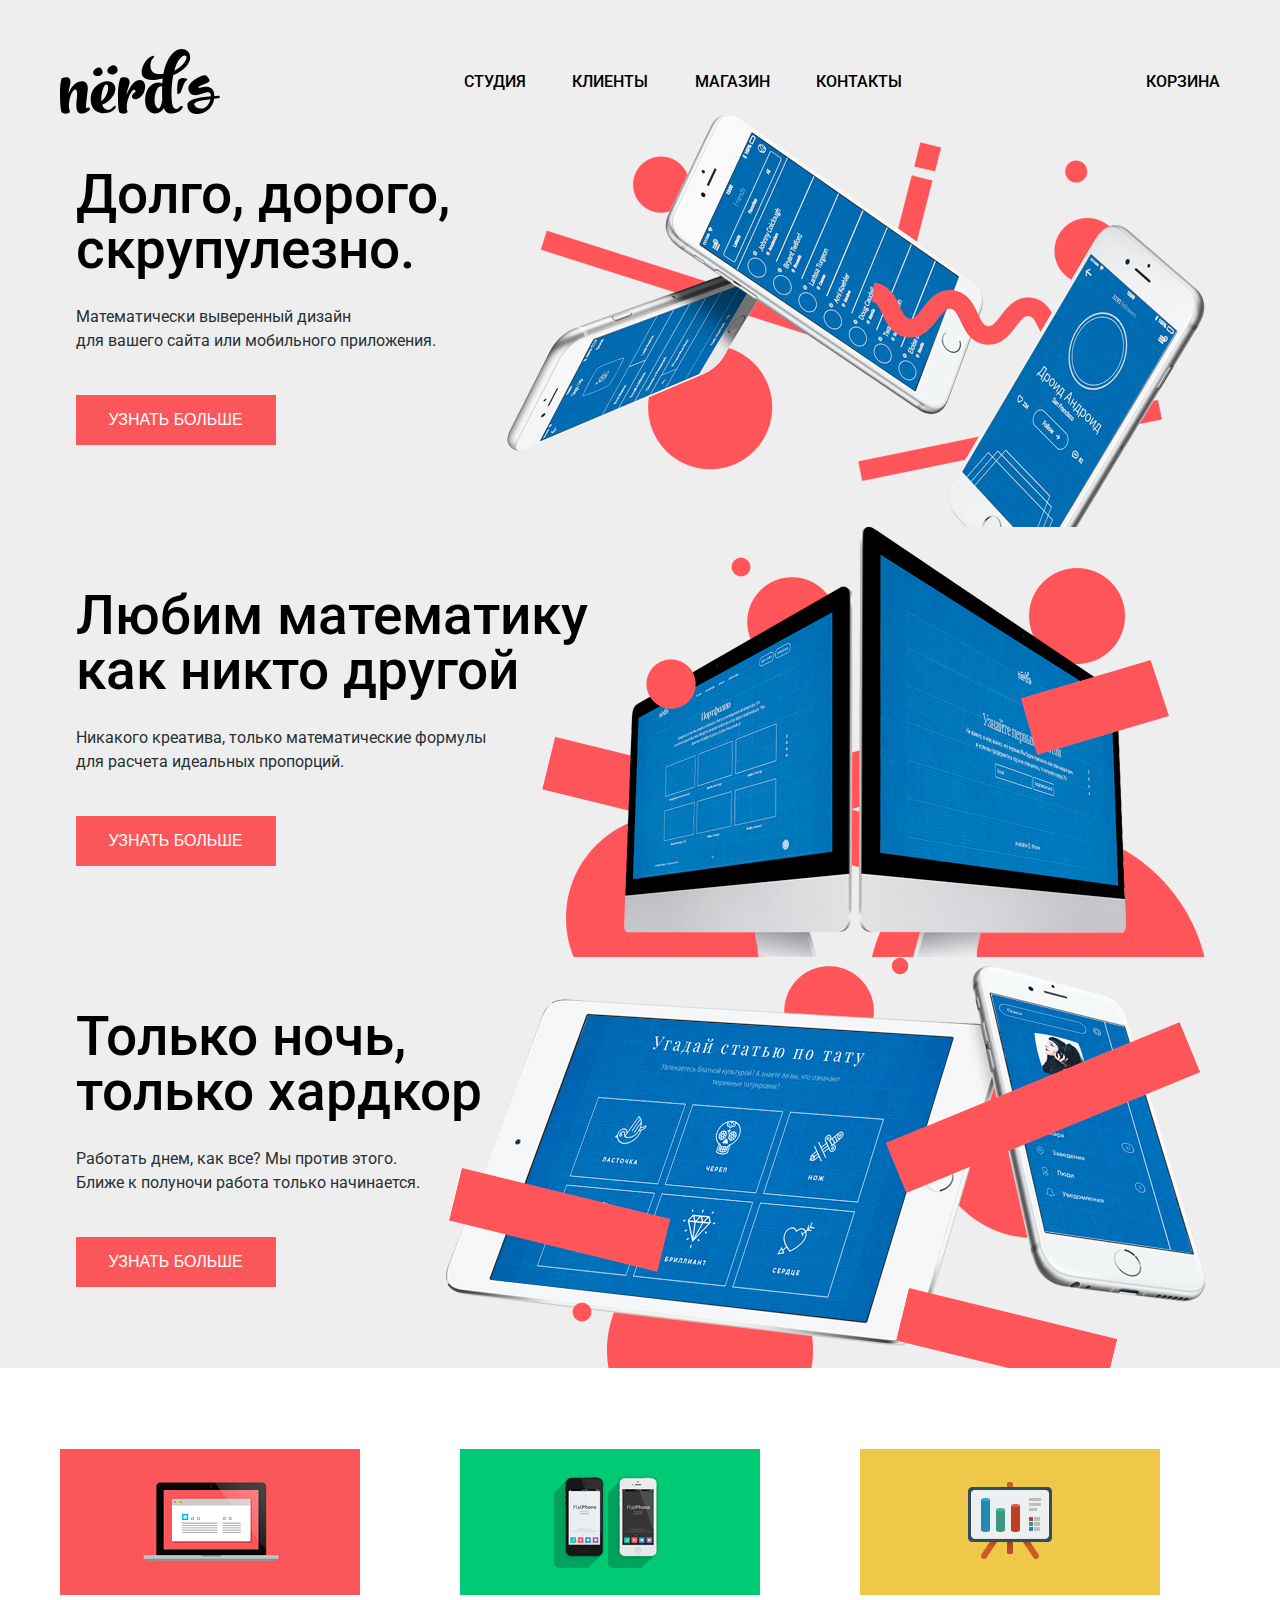
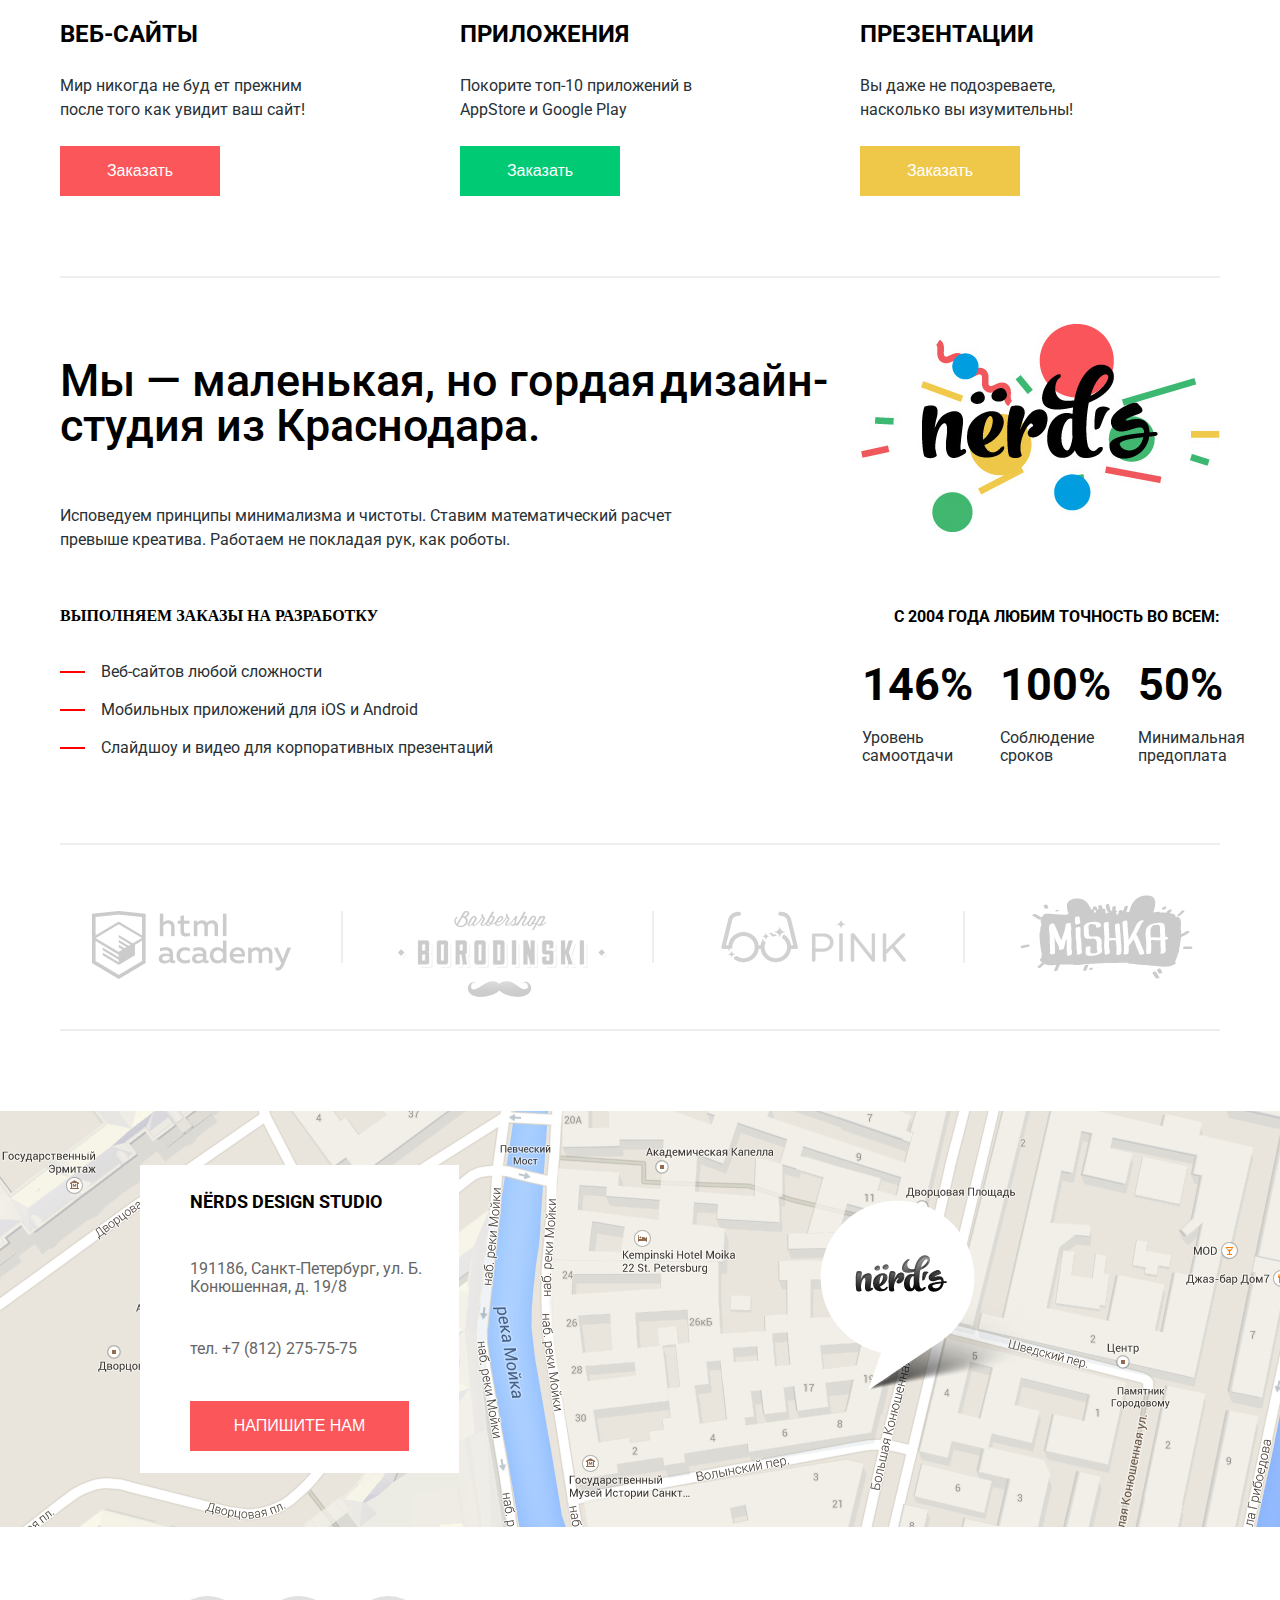
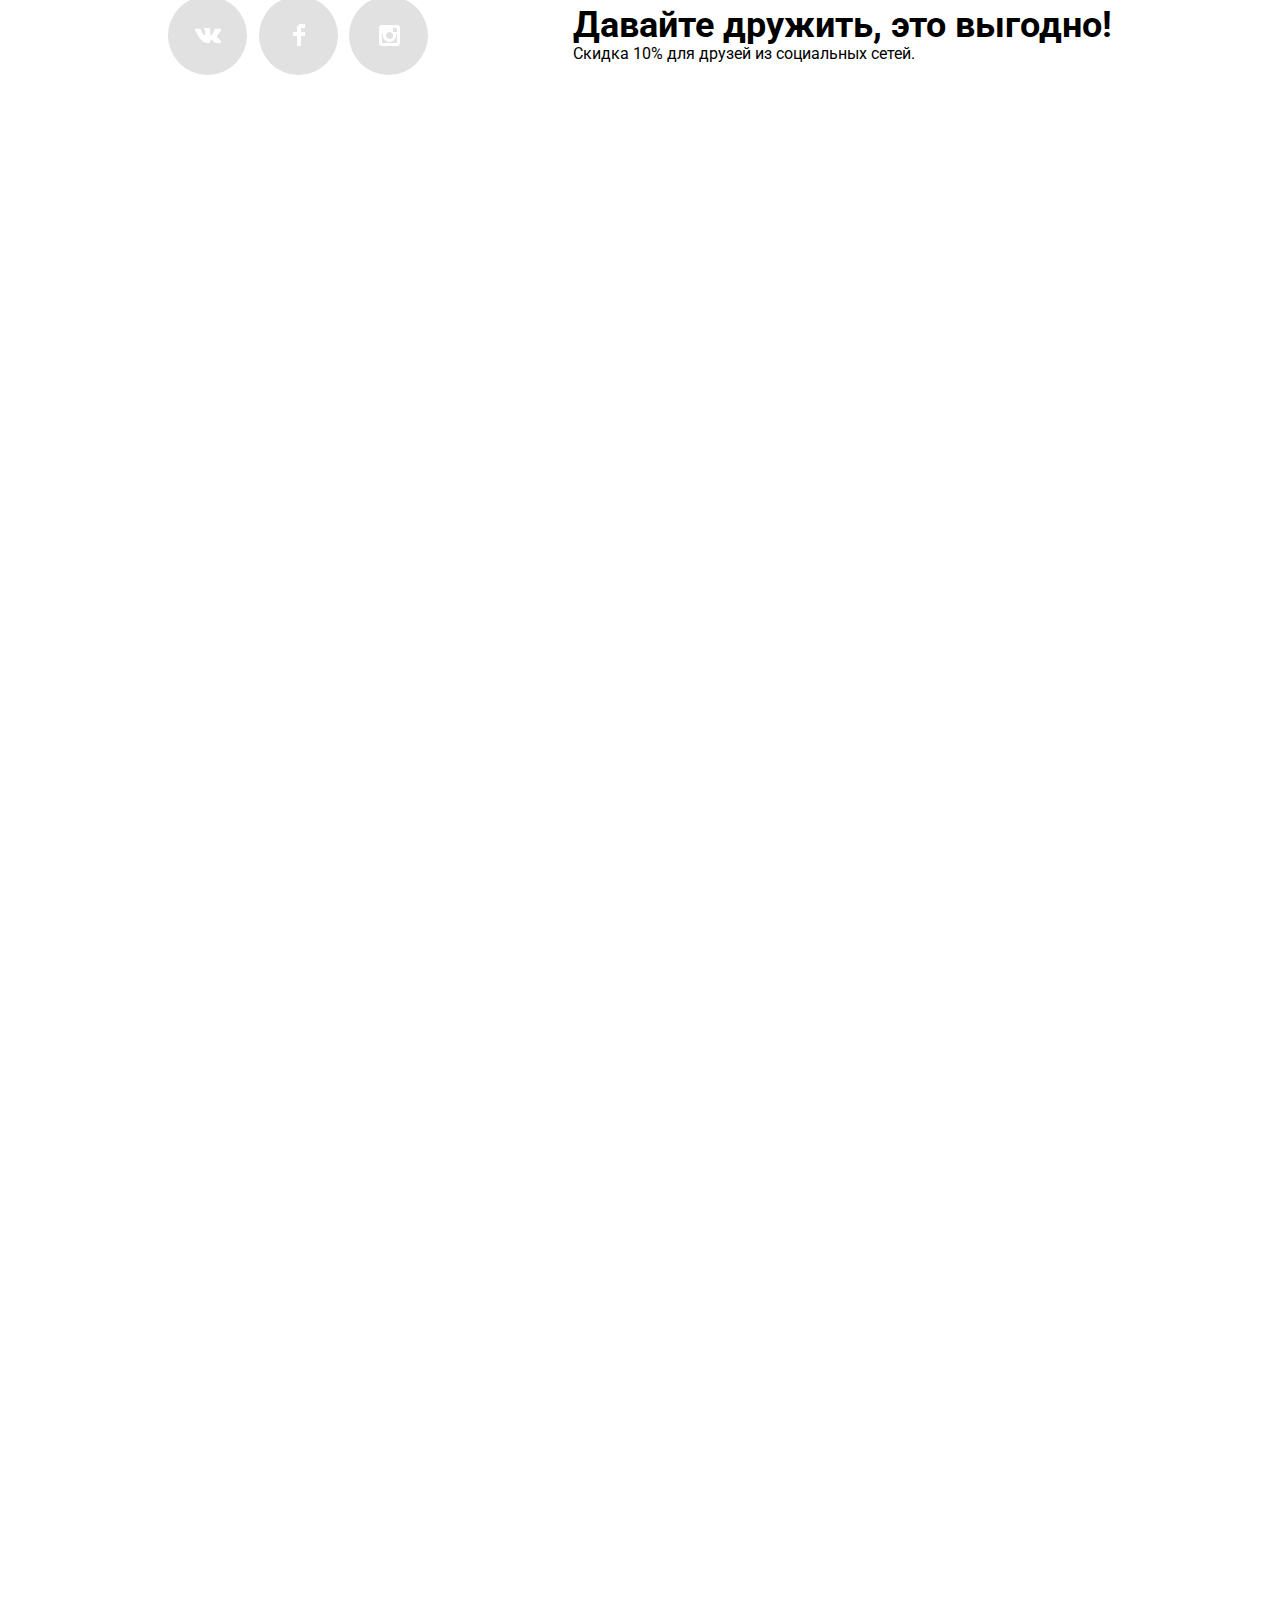
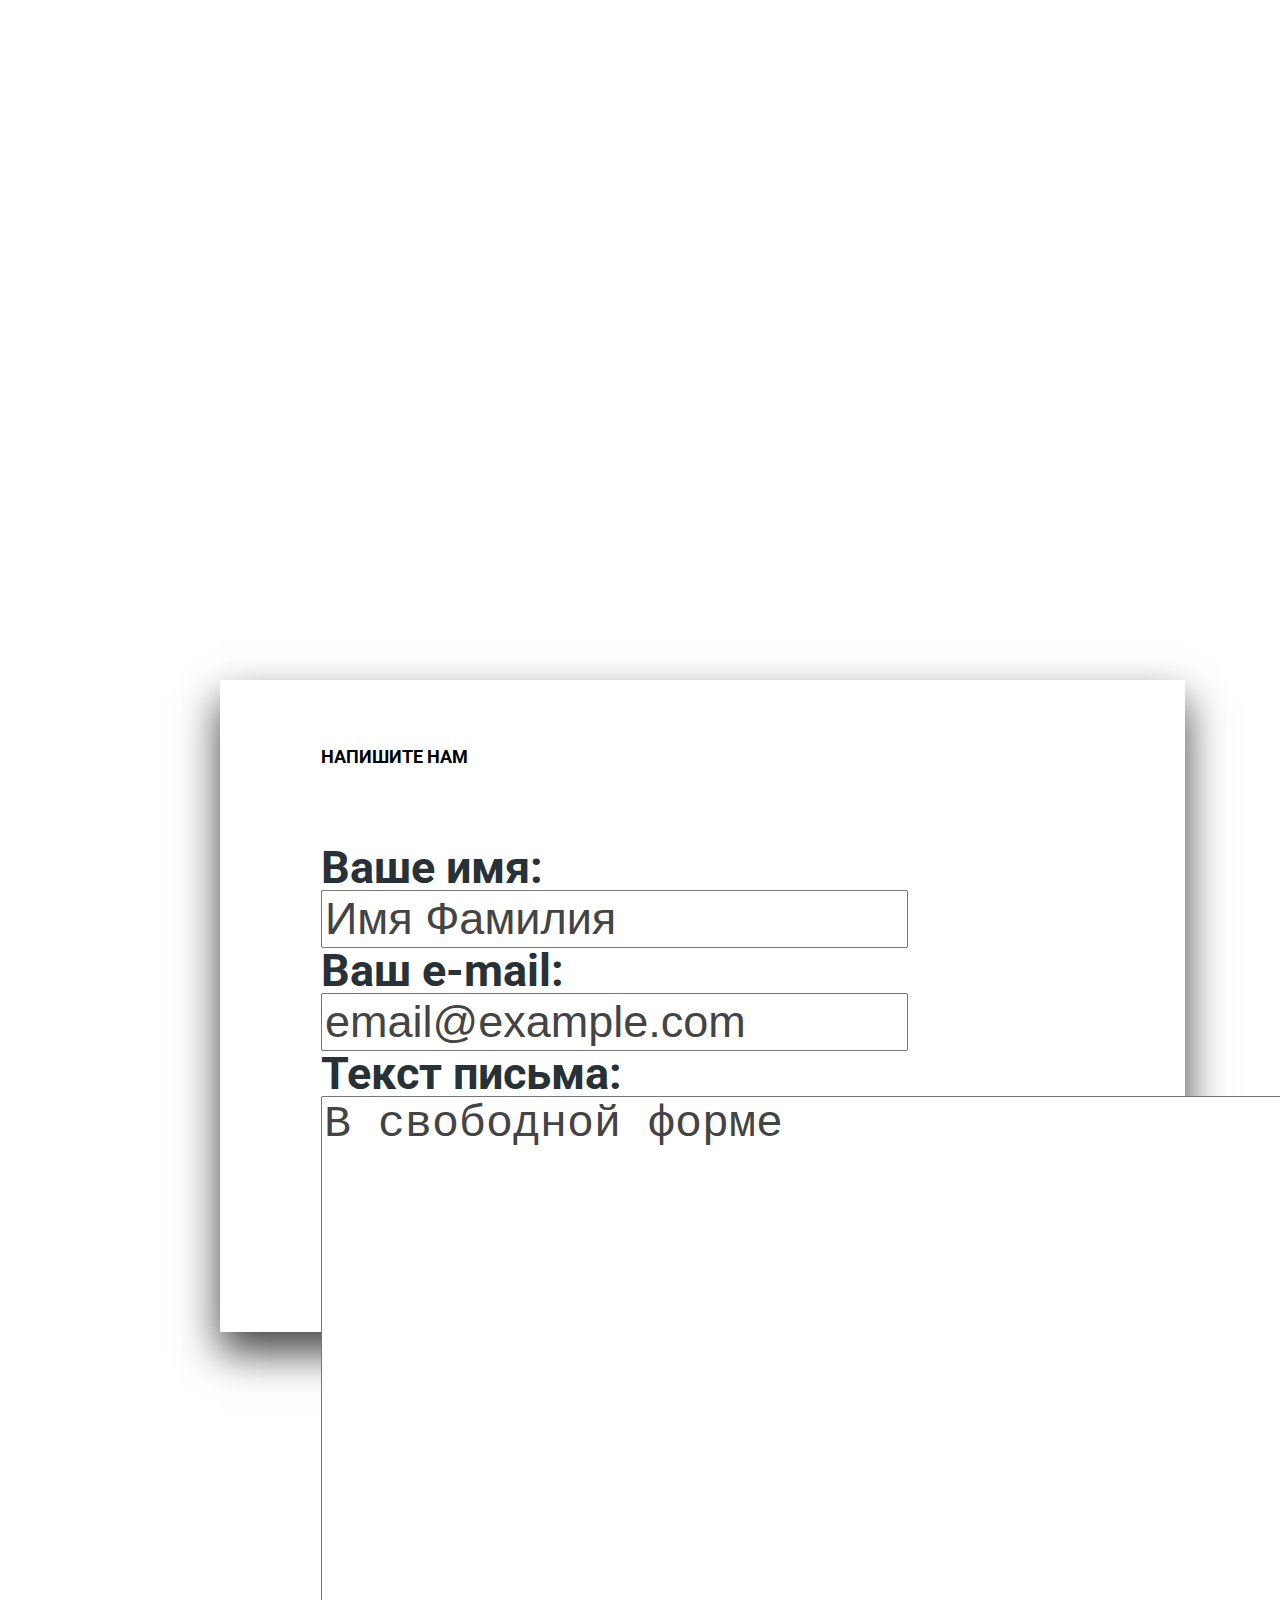
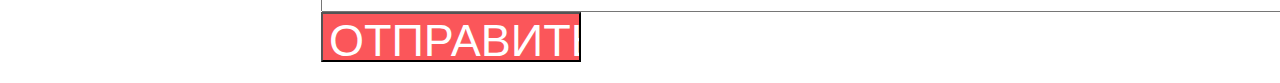
==== commit 256e5fad: "новые изменения" ====
--- a/index.html
+++ b/index.html
@@ -1,148 +1,170 @@
 <!DOCTYPE html>
 <html lang="ru">
+
 <head>
   <meta charset="utf-8">
   <title>Дизайн-студия Нёрдс</title>
-  <link rel="stylesheet" href="css/style.css" type="text/css" >
+  <link rel="stylesheet" href="css/reset.css" type="text/css">
+  <link rel="stylesheet" href="css/style.css" type="text/css">
   <link href="https://fonts.googleapis.com/css?family=Roboto&display=swap" rel="stylesheet">
 </head>
+
 <body>
-  <div class="backgroundpicture">
   <header class="header">
     <nav class="main-navigation">
-      <a class="navigation-logo">
-        <img src="img/nerds-logo.svg" width="160" height="65" alt="Логотип Nerds">
-      </a>
-      <ul class="navigation-site">
-          <li><a href="#" tabindex="0">Студия</a></li>
-          <li><a href="#" tabindex="0">Клиенты</a></li>
-          <li><a href="catalog.html" tabindex="0">Магазин</a></li>
-          <li><a href="#" tabindex="0">Контакты</a></li>
-          <li><img src="img/cart-icon.svg" alt="корзина"><a href="#" tabindex="0">Корзина</a></li>
+      <div><a class="navigation-logo">
+          <img src="img/nerds-logo.svg" width="160" height="65" alt="Логотип nerds">
+        </a></div>
+      <div>
+        <ul class="navigation-site">
+          <li><a href="#">Студия</a></li>
+          <li><a href="#">Клиенты</a></li>
+          <li><a href="catalog.html">Магазин</a></li>
+          <li><a href="#">Контакты</a></li>
         </ul>
+      </div>
+      <div><a href="#">Корзина</a></div>
     </nav>
+    <div class="slider">
+      <!-- СДАЙДЕР      СДАЙДЕР        СДАЙДЕР -->
+      <div class="slide-one">
+          <h3>Долго, дорого,<br> скрупулезно.</h3>
+          <p>Математически выверенный дизайн <br> для вашего сайта или мобильного приложения.</p>
+          <button type="button"><span> УЗНАТЬ БОЛЬШЕ</span></button>
+      </div>
+      <div class="slide-two">
+          <h3>Любим математику <br> как никто другой</h3>
+          <p>Никакого креатива, только математические формулы<br> для расчета идеальных пропорций.</p>
+          <button type="button"><span> УЗНАТЬ БОЛЬШЕ</span></button>
+      </div>
+      <div class="slide-three">
+          <h3>Только ночь,</h3>
+          <h3>только хардкор</h3>
+          <p>Работать днем, как все? Мы против этого. <br> Ближе к полуночи работа только начинается.</p>
+          <button type="button"><span>УЗНАТЬ БОЛЬШЕ</span></button>
+      </div>
+    </div>
   </header>
-  <div class="slider">
-<div class="slider-one">
-  <h3>Долго, дорого,<br> скрупулезно.</h3>
-  <p>Математически выверенный дизайн</p>
-  <p>для вашего сайта или мобильного приложения.</p>
-  <button type="button"><span> УЗНАТЬ БОЛЬШЕ</span></button>
-</div>
-<div><img src="img/slide1.png" width:698px; height: 413px;
-  alt="Дизайн приложения на телефон"></div>
-<div class="slider-two">
-  <h3>Любим математику<br>
-  как никто другой</h3>
-<p>Никакого креатива, только математические формулы </p>
-<p>для расчета идеальных пропорций.</p>
-<button type="button"><span> УЗНАТЬ БОЛЬШЕ</span></button>
-</div>
-<div><img src="img/slide2.png" alt="Дизайн приложения для формул"></div>
-<div class="slider-three">
-  <h3>Только ночь,<br>
-    только хардкор</h3>
-    <p>Работать днем, как все? Мы против этого.</p>
-    <p>Ближе к полуночи работа только начинается.</p>
-    <button type="button"><span>УЗНАТЬ БОЛЬШЕ</span></button>
-</div>
-<div><img src="img/slide3.png" alt="Дизайн приложения угадай"></div>
-  </div>
-</div>
-  <main class="main">
-    <h1 class="visually-hidden">Дизайн-студия Nerds</h1>
-    <!--Скрытый заголовок для читалки-->
+  <main>
     <section class="services">
       <h2 class="visually-hidden">Предлагаемые услуги</h2>
       <!--Скрытый заголовок для читалки-->
       <ul class="services-list">
         <li class="services-site">
-          <img src="img/web-sites.png" width="300" height="146" alt="Веб-сайты">
+          <img src="img/web-sites.png" alt="Веб-сайты">
           <h3>Веб-сайты</h3>
-          <p>Мир никогда не буд ет прежним
-после того как увидит ваш сайт!</p>
-          <button tabindex="0"><span>Заказать</span></button>
+          <p>Мир никогда не буд ет прежним <br>после того как увидит ваш сайт!</p>
+          <button><span>Заказать</span></button>
         </li>
         <li class="services-applications">
-          <img src="img/applications.png" width="300" height="146" alt="Приложения">
+          <img src="img/applications.png" alt="Приложения">
           <h3 class="services-applications_headline">Приложения</h3>
-          <p>Покорите топ-10 приложений в
-AppStore и Google Play</p>
-          <button tabindex="0"><span>Заказать</span></button>
+          <p>Покорите топ-10 приложений в <br> AppStore и Google Play</p>
+          <button><span>Заказать</span></button>
         </li>
         <li class="services-presentations">
           <img src="img/presentations.png" width="300" height="146" alt="Презентации">
           <h3 class="services-presentations_headline">Презентации</h3>
-          <p>Вы даже не подозреваете, 
-насколько вы изумительны!</p>
-          <button tabindex="0"><span>Заказать</span></button>
+          <p>Вы даже не подозреваете,<br>насколько вы изумительны!</p>
+          <button><span>Заказать</span></button>
         </li>
       </ul>
     </section>
-  </Main>
-  <div class="about-us">
-    <div class="opportunities">
-      <b class="advertisang-headline">Мы — маленькая, но гордая 
-дизайн-студия из Краснодара.</b>
-      <p class="advertising-text">Исповедуем принципы минимализма и чистоты. Ставим математический расчет
-превыше креатива. Работаем не покладая рук, как роботы.</p>
-<h3>Выполняем заказы на разработку</h3>
-      <ul>
-    <li>Веб-сайтов любой сложности</li>
-    <li>Мобильных приложений для iOS и Android</li>
-    <li>Слайдшоу и видео для корпоративных презентаций</li>
-</ul>
+    <div class="conteiner">
+      <div class="opportunities">
+        <div>
+          <b>Мы — маленькая, но гордая</b>
+          <b>дизайн-студия из Краснодара.</b>
+        </div>
+        <div>
+          <p>Исповедуем принципы минимализма и чистоты. Ставим математический расчет</p>
+          <p>превыше креатива. Работаем не покладая рук, как роботы.</p>
+        </div>
+        <div class="products">
+            <h3>Выполняем заказы на разработку</h3>
+          <ul>
+            <li>Веб-сайтов любой сложности</li>
+            <li>Мобильных приложений для iOS и Android</li>
+            <li>Слайдшоу и видео для корпоративных презентаций</li>
+          </ul>
+        </div>
+      </div>
+      <div class="statistics">
+        <div class="background"></div>
+        <h2 class="visually-hidden">Наша статистика</h2>
+        <b>с 2004 года Любим точность во всем:</b>
+          <table>
+            <tr class="interest">
+              <td>146%</td>
+              <td>100%</td>
+              <td>50%</td>
+            </tr>
+            <tr class="indicators">
+              <td>Уровень самоотдачи</td>
+              <td>Соблюдение сроков</td>
+              <td>Минимальная предоплата</td>
+            </tr>
+          </table>
+       
+      </div>
     </div>
-    <div class="statistics">
-      <img src="img/nerds-illustration.png" alt="Логотип Nerds">
-      <table>
-        <caption>с 2004 года Любим точность во всем:</caption>
-        <tr class="interest">
-          <td>146%</td>
-          <td>100%</td>
-          <td>50%</td>
-        </tr>
-        <tr class="indicators">
-          <td>Уровень самоотдачи</td>
-          <td>Соблюдение сроков</td>
-          <td>Минимальная предоплата</td>
-        </tr>
-      </table>
+    <div class="partners">
+      <div><a href="#"><img src="img/logo-1.png_copy.svg" alt="Сайт html academy"></a></div>
+      <div><a href="#"><img src="img/logo-2.png_copy.svg" alt="Барбершоп borodinski"></a></div>
+      <div><a href="#"><img src="img/logo-3.png_copy.svg" alt="Приложение pink"></a></div>
+      <div><a href="#"><img src="img/logo-4.png_copy.svg" alt="Сайт mishka"></a></div>
     </div>
-  </div>
-  <div class="partners">
-    <a href="#"><img src="img/logo-1.png_copy.svg" width: 199px; height: 68px; alt="Сайт html academy" tabindex="0"></a>
-    <a href="#"><img src="img/logo-2.png_copy.svg" width: 209px; height: 90px; alt="Барбершоп borodinski" tabindex="0"></a>
-    <a href="#"><img src="img/logo-3.png_copy.svg" width: 185px; height: 52px; alt="Приложение pink" tabindex="0"></a>
-    <a href="#"><img src="img/logo-4.png_copy.svg" width: 173px; height: 84px; alt="Сайт mishka" tabindex="0"></a>
-  </div>
+    <div class="maps">
+      <div class="adres">
+        <h2 class="visually-hidden">Как до нас добраться.</h2>
+        <b class="headline">NЁRDS DESIGN STUDIO</b>
+
+        <p>191186, Санкт-Петербург,
+          ул. Б. Конюшенная, д. 19/8</p>
+
+        <p>тел. +7 (812) 275-75-75</p>
+        <button>Напишите нам</button>
+      </div>
+    </div>
+  </main>
   <footer class="footer">
-    <div class="adres">
-      <h2 class="visually-hidden">Как до нас добраться.</h2>
-      <!--Скрытый заголовок для читалки-->
-      <img src="img/map.png" alt="карта" width: 1440px; height: 416px;>
-    </div>
-      <address class="addressnerds">
-        <p class="headline">NЁRDS DESIGN STUDIO</p>
-        <p>191186, Санкт-Петербург,</p>
-        <p>ул. Б. Конюшенная, д. 19/8</p>
-        <p>тел. +7 (812) 275-75-75</p>
-        <button tabindex="0">Напишите нам</button>
-      </address>
-   
-
-    <div class="footer-container">
+    <div class="footer-container">        <!-- 111111111111111111ПЕРЕДЕЛАТЬ111111111111111111 -->
       <ul class="footer-list">
-        <li><a class="footer-social-vk" href="https://vk.com" tabindex="0"><span><img src="img/vk-icon.svg" alt="вконтакте" width: 26px; height: 15px;></span></a> </li>
-        <li><a class="footer-social-fb" href="https://www.facebook.com" tabindex="0"><span><img src="img/fb-icon.svg" alt="фейсбук"></span></a></li>
-        <li><a class="footer-social-insta" href="https://www.instagram.com/" tabindex="0"><span><img src="img/insta-icon.svg"  alt="инстаграм" width: 21px;  height: 21px;></span></a></li>
+        <li>
+          <a class="footer-social-vk" href="https://vk.com"></a>
+        </li>
+        <li>
+          <a class="footer-social-fb" href="https://www.facebook.com"></a>
+        </li>
+        <li>
+          <a class="footer-social-insta" href="https://www.instagram.com/"></a>
+        </li>
       </ul>
     </div>
-  <div class="good">
+    <div class="good">
       <b>Давайте дружить, это выгодно!</b>
       <p>Скидка 10% для друзей из социальных сетей.</p>
     </div>
   </footer>
+  <form class="letter" action="#">
+    <fieldset>
+      <legend>Напишите нам</legend>
+      <div>
+        <label for="surname">Ваше имя:</label><br>
+        <input type="text" name="surname" id="surname" placeholder="Имя Фамилия">
+      </div>
+      <div>
+        <label for="email">Ваш e-mail:</label><br>
+        <input type="text" name="email" id="email" placeholder="email@example.com">
+      </div>
+      <div>
+        <label for="text">Текст письма:</label><br>
+        <textarea name="text" id="text" cols="90" rows="10" placeholder="В свободной форме"></textarea><br>
+        <input type="submit" value="ОТПРАВИТЬ">
+      </div>
+    </fieldset>
+  </form>
+
 </body>
 
 </html>--- a/css/style.css
+++ b/css/style.css
@@ -1,536 +1,937 @@
     body {
-margin: 0;
-padding: 0;
-   
-font-family: 'Roboto', sans-serif;
-font-size: 16px;
-line-height: 18px;
-font-weight: 400;
-color: #000000;
-text-transform: uppercase;
-}
-     /* цвет фона */
-    .backgroundpicture {
-background-color: #eeeeee;
-  }
-a {
-text-decoration: none;
-color: #000000;
-}
-.header {
-font-weight: 500;
-line-height: 30px;
-   
-}
-     /* стили для ссылок */
-ul {
-list-style-type: none;   
-}
-.navigation-site a:hover,
-.navigation-site a:focus {
-outline: none !important;
-color: #fb565a;
-text-decoration: none; 
-}
-.navigation-site a:active {
-opacity: 0.3;
-color: #000000;
-text-transform: uppercase;
-text-decoration: none;
-}
-.navigation-logo:hover {
-opacity: 0.8;
-}
-.navigation-logo:active {
- opacity: 0.3;
-}
-/* Слайдер */
-.slider h3 {
-color: #000000;
-font-size: 55px;
-font-weight: 500;
-line-height: 55px;
-}
-.slider p {
-font-size: 16px;
-font-weight: 400;
-line-height: 24px;
-color: #283136;
-}             
-.slider button {
-color: #ffffff;
-font-family: Roboto;
-font-size: 16px;
-font-weight: 500;
-line-height: 18px;
-  
-width: 240px;
-height: 50px;
-background-color: #fb565a;
-}
-.slider button:hover {
-    background-color: #e74246;
-}
-.slider button:active {
-    box-shadow: inset 0 3px 0 rgba(0, 1, 1, 0.1);
-    background-color: #d7373b;
-}
-.slider button:active:not(:empty) span {
-    opacity: 0.3;
-}
-
-
-/* Сервисы */
-.services h3 {
-font-size: 24px;
-font-weight: 700;
-line-height: 30px;
-text-transform: uppercase;
-color: #000000;
-}
-.services p {
-font-size: 16px;
-font-weight: 400;
-line-height: 24px;
-padding-left: 1px;
-white-space: pre;
-}
-.services-list button {
-width: 160px;
-height: 50px;
-color: #ffffff;
-font-family: Roboto;
-font-size: 16px;
-font-weight: 500;
-line-height: 18px;
-}
-.services-site button {
-    background-color: #fb565a;
-}
-.services-site button:hover {
-    background-color: #e74246;
-}
-.services-site button:active{
-    box-shadow: inset 0 3px 0 rgba(1, 0, 0, 0.651);
-    background-color: #d7373b;
-}
-.services-site button:active:not(:empty) span {
-    opacity: 0.3;
-}
-button {
-    border: none;
-}
-.services-applications button {
-    background-color: #00ca74;
-}
-.services-applications button:hover {
-    background-color: #00bc6c;
-}
-.services-applications button:active {
-    box-shadow: inset 0 3px 0 rgba(0, 1, 1, 0.1);
-    background-color: #00aa62;    
-}
-.services-applications button:active:not(:empty) span {
-    opacity: 0.3;
-}
-.services-presentations button {
-    background-color: #efc84a;
-}
-.services-presentations button:hover {
-    background-color: #eab534;
-}
-.services-presentations button:active {
-    box-shadow: inset 0 3px 0 rgba(0, 1, 1, 0.1);
-background-color: #e5a722;
-}
-.services-presentations button:active:not(:empty) span {
-    opacity: 0.3;
-}
-.involved {
-    border-bottom: 2px solid red;
-     width: 83px;
-    }
-.advertisang-headline {
-font-size: 45px;
-font-weight: 500;
-line-height: 45px;
-color: #000000;
-white-space: pre;
-}
-.advertising-text {
-    margin: 35PX;
-color: #283136;
-font-size: 16px;
-font-weight: 400;
-line-height: 24px;
-white-space: pre;
-}
-.opportunities ul li:before {
-    width: 200px;;
-    content:  "___";
-    position: relative;
-    left:     -5px;
-    top: -8px;
-    color: red;
-}
-.opportunities li {
-    color: #283136;
-font-size: 16px;
-font-weight: 400;
-line-height: 38px;
-}
-.opportunities h3 {
-    color: #000000;
-font-family: "Roboto - Bold";
-font-weight: 700;
-text-transform: uppercase;
-white-space: pre;
-position: relative;
-left: 35px;
-}
-/* Табличка */
-table {
-    width: 344px;
-    height: 160px;
-    font-family: Roboto;
-    padding-bottom: 26px;
-    caption-side: top;
-    text-align: left;
-}
-.statistics caption {
-color: #000000;
-font-size: 16px;
-font-weight: 700;
-line-height: 24px;
-text-transform: uppercase;
-}
-.interest td {
-color: #000000;
-font-size: 45px;
-font-weight: 700;
-line-height: 10.06px;
-padding-bottom: 27px;
-padding-top: 49px;
-}
-.indicators td {
-    color: #283136;
-    font-size: 16px;
-    font-weight: 400;
-    line-height: 18px;
-    padding-bottom: 76px;
-    padding-top: 27px;
-}
-
-/* Партнеры */
-.partners {
-    text-align: center;
-    border-top:  2px solid #eeeeee;
-    border-bottom:  2px solid #eeeeee;
-     width: 1160px;
-     padding-top: 46px;
-     padding-bottom: 44px;
-     margin-bottom: 80px;    
-}
- .partners a:first-child:link {
-    opacity: 0.2;
- }
- .partners a:first-child:hover {
-     opacity: 1;
- }
- .partners a:first-child:active {
-    opacity: 0.1;
- }
- .partners a:first-child+a:link{
-    opacity: 0.2;
-    
- }
- .partners a:first-child+a:hover {
-    opacity: 1;
-    
- }
- .partners a:first-child+a:active {
-    opacity: 0.1;
-    
- }
- .partners a:first-child+a+a:link {
-    opacity: 0.2;
- }
- .partners a:first-child+a+a:hover {
-    opacity: 1;
- }
- .partners a:first-child+a+a:active {
-    opacity: 0.1;
- }
- .partners a:first-child+a+a+a:link {
-    opacity: 0.2;
- }
- .partners a:first-child+a+a+a:hover {
-    opacity: 1;
- }
- .partners a:first-child+a+a+a:active {
-    opacity: 0.1;
- }   
-
-
-.headline {
-    color: #000000;
-font-family: Roboto;
-font-size: 18px;
-font-weight: 700;
-line-height: 30px;
-text-transform: uppercase;
-}
-.addressnerds button {
-    width: 219px;
-height: 50px;
-    color: #ffffff;
-font-size: 16px;
-font-weight: 500;
-line-height: 18px;
-text-transform: uppercase;
-background-color: #fb565a;
-}
-.visually-hidden {
-	position: absolute !important;
-	clip: rect(1px 1px 1px 1px); 
-	clip: rect(1px, 1px, 1px, 1px);
-	padding:0 !important;
-	border:0 !important;
-	height: 1px !important; 
-	width: 1px !important; 
-	overflow: hidden;
-}
-/* Всплывает попаб адрес */
-.adres:hover ~ address{
-    display: block;
-}
-address {
-    width: 319px;
-    height: 308px;
-    display: none;
-    background-color:#ffffff;
-}
-/* cocial   ДОРАБОТАТЬ!!!!!!!!!!!!!!!!!!!!!!!!!!!!!!!1*/
-.footer-list li a img{ 
-   background-color: #e1e1e1;
-  outline: 0;
-}
-
-
-.footer-social-vk img {
-    padding-top: 32px;
-    padding-right: 26px;
-    padding-bottom: 32px;
-    padding-left: 27px;
-}
-.footer-social-fb img {
-    padding-top: 28px;
-    padding-right: 33px;
-     padding-bottom: 29px;               
-    padding-left: 34px;
-}
-.footer-social-insta img {
-    padding-top: 29px;
-    padding-right: 29px;
-    padding-bottom: 29px;
-    padding-left: 29px;
-}
-.footer-list li a img:hover {
-    background-color: #e74246;
-}
-.footer-list li a img:active {
-    box-shadow: inset 0 3px 0 rgba(0, 1, 1, 0.1);
-background-color: #d7373b;
-}
-.good b {
-font-size: 36px;
-font-weight: 700;
-line-height: 36px;
-}
-.good p {
-font-size: 16px;
-font-weight: 400;
-line-height: 22px;
-}
-.about-us {
-    border-top:  2px solid #eeeeee;
-    width: 1160px;
-}
-.navigation-list {
-    font-size: 55px;
-font-weight: 500;
-line-height: 55px;
-text-align: center;
-}
-.main-navigation {
-    background-color: #eeeeee;
-}
-fieldset {
-    border: none;
-}
-legend {
-    font-size: 18px;
-font-weight: 700;
-line-height: 30px;
-text-transform: uppercase;
-}
- form label {
-color: #283136;
-font-size: 16px;
-font-weight: 400;
-line-height: 20px;
-} 
- input[type="submit"] {
-font-size: 16px;
-font-weight: 500;
-line-height: 18px;
-background-color: #eeeeee;
-border: none;
-width: 260px;
-height: 50px;
-} 
-/* радиокнопка и чекбокс*/
-input[type="radio"] {
-    width: 25px;
-    height: 25px;
-    background-color: #4d4d4d;
-    opacity: 0.4;
-}
-input[type="checkbox"] {
-    width: 27px;
-    height: 23px;
-    background-color: #4d4d4d;
-    opacity: 0.4;
-}
-label {
-    color: #283136;
-font-size: 16px;
-font-weight: 400;
-line-height: 20px;
-}
-input[type="radio"]:hover {
-    background-color: #d4d;
-}
-
-
-.sedona,
-.pink,
-.Borodinski,
-.MISHKA,
-.aplus,
-.kvas {
-background-color: #eeeeee;
-border: none;
-width: 360px;
-height: 231px;
-text-align: center;
-}
-.sedona h3,
-.pink h3,
-.Borodinski h3,
-.MISHKA h3,
-.aplus h3,
-.kvas h3{
-    font-size: 18px;
-    font-weight: 700;
-    line-height: 30px;
-    text-transform: uppercase;
-    padding-top: 35px;
-}
-.sedona p,
-.pink p,
-.Borodinski p,
-.MISHKA p,
-.aplus p,
-.kvas p{
-color: #666666;
-font-size: 16px;
-font-weight: 400;
-line-height: 18px;
-white-space: pre;
-padding-bottom: 30px;
-}
-
-      /* кнопки папабав */
-button[type="button"] {
-    color: #ffffff;
-font-size: 16px;
-font-weight: 500;
-line-height: 18px;
-text-transform: uppercase;
-background-color: #fb565a;
-width: 200px;
-height: 50px;
-margin-bottom: 30px;
-}
-button[type="button"]:hover {
-    background-color: #e74246;
-}
-button[type="button"]:active {
-    box-shadow: inset 0 3px 0 rgba(0, 1, 1, 0.1);
-background-color: #d7373b;
-}
- .sedona:hover h3,
-.pink:hover h3,
-.Borodinski:hover h3,
-.MISHKA:hover h3,
-.aplus:hover h3, 
-.kvas:hover h3{
-    color: #fb565a;
-}
-.sedona:active h3,
-.pink:active h3,
-.Borodinski:active h3,
-.MISHKA:active h3,
-.aplus:active h3, 
-.kvas:active h3{
-    opacity: 0.3;
-color: #000000;
-}
-
-/* кнопки страниц */
-.pagination li:first-child {
-    width: 50px;
-height: 50px;
-border: 3px solid #dbdbdb;
-text-align: center;
-    line-height: 50px;
-    margin: 11px;
-}
-
-.pagination li:first-child +li,
-.pagination li:first-child +li +li {
-    width: 50px;
-    height: 50px;
-    background-color: #eeeeee;
-    text-align: center;
-    line-height: 50px;
-    margin: 11px;
-}
-.pagination li:first-child+li+li+li {
-width: 260px;
-height: 50px;
-background-color: #eeeeee;
-text-align: center;
-line-height: 50px;
-margin: 11px;
-}
-.pagination li:first-child +li:hover,
-.pagination li:first-child +li +li:hover,
-.pagination li:first-child+li+li+li:hover  {
-    background-color: #dfdfdf;
-}
-.pagination li:first-child +li:active,
-.pagination li:first-child +li +li:active,
-.pagination li:first-child+li+li+li:active {
-    box-shadow: inset 0 3px 0 rgba(0, 1, 1, 0.1);
-background-color: #d5d5d5;
-color: #000000;
-} 
-.pagination li:first-child +li:active:not(:empty) span,
-.pagination li:first-child +li +li:active:not(:empty) span,
-.pagination li:first-child+li+li+li:active:not(:empty) span {
-    opacity: 0.3;
-}
-   
-
+        font-family: "Roboto", Arial, sans-serif;
+        font-size: 16px;
+        line-height: 18px;
+        font-weight: 400;
+        color: #000000;
+    }
+
+    header {
+        /* цвет фона*/
+        background-color: #eeeeee;
+        margin-bottom: 81px;
+    }
+
+    ul {
+        /*для всех списков*/
+        list-style-type: none;
+        color: #000000;
+    }
+
+    .main-navigation a {
+        /*хлебные крошки*/
+        color: #000000;
+        text-decoration: none;
+        font-weight: 500;
+        line-height: 30px;
+        text-transform: uppercase;
+    }
+
+    .main-navigation a:hover, .main-navigation a:focus {
+        outline: none;
+        color: #fb565a;
+        text-decoration: none;
+    }
+
+    .main-navigation a:active {
+        opacity: 0.3;
+        color: #000000;
+        text-transform: uppercase;
+        text-decoration: none;
+    }
+
+    .navigation-logo:hover {
+        opacity: 0.8;
+    }
+
+    .navigation-logo:active {
+        opacity: 0.3;
+    }
+
+    /* Слайдер */
+
+    .slider {
+        width: 1129px;
+        margin-left: auto;
+        margin-right: auto;
+    }
+
+    .slide-one {
+        background-image: url(../img/slide1.png);
+        background-position: center right;
+        background-repeat: no-repeat;
+        height: 413px;
+        display: flex;
+        flex-direction: column;
+        justify-content: center;
+    }
+
+    .slide-two {
+        /*картинка2*/
+        background-image: url(../img/slide2.png);
+        background-position: center right;
+        background-repeat: no-repeat;
+        height: 430px;
+        display: flex;
+        flex-direction: column;
+        justify-content: center;
+    }
+
+    .slide-three {
+        /*картинка3*/
+        background-image: url(../img/slide3.png);
+        background-position: center right;
+        background-repeat: no-repeat;
+        height: 411px;
+        display: flex;
+        flex-direction: column;
+        justify-content: center;
+    }
+
+    .slider h3 {
+        /*заголовок*/
+        font-size: 55px;
+        font-weight: 500;
+        line-height: 55px;
+    }
+
+    .slider p {
+        /*текс*/
+        line-height: 24px;
+        color: #283136;
+        padding: 28px 0 42px 0;
+    }
+
+    .slider button {
+        /*кнопка и режимы*/
+        color: #ffffff;
+        font-weight: 500;
+        width: 240px;
+        height: 50px;
+        background-color: #fb565a;
+    }
+
+    .slider button:hover {
+        background-color: #e74246;
+    }
+
+    .slider button:active {
+        box-shadow: inset 0 3px 0 rgba(0, 1, 1, 0.1);
+        background-color: #d7373b;
+    }
+
+    .slider button:active:not(:empty) span {
+        opacity: 0.3;
+    }
+
+    /* Сервисы */
+
+    .services {
+        width: 1160px;
+        margin-left: auto;
+        margin-right: auto;
+        border-bottom: 2px solid #eeeeee;
+        padding-bottom: 80px;
+    }
+
+    .services h3 {
+        font-size: 24px;
+        font-weight: 700;
+        line-height: 30px;
+        text-transform: uppercase;
+        color: #000000;
+    }
+
+    .services p {
+        line-height: 24px;
+        color: #283136;
+    }
+
+    .services-list button {
+        width: 160px;
+        height: 50px;
+        color: #ffffff;
+        font-weight: 500;
+    }
+
+    .services-site button {
+        background-color: #fb565a;
+    }
+
+    .services-site button:hover {
+        background-color: #e74246;
+    }
+
+    .services-site button:active {
+        box-shadow: inset 0 3px 0 rgba(1, 0, 0, 0.651);
+        background-color: #d7373b;
+    }
+
+    .services-site button:active:not(:empty) span {
+        opacity: 0.3;
+    }
+
+    button {
+        border: none;
+    }
+
+    .services-applications button {
+        background-color: #00ca74;
+    }
+
+    .services-applications button:hover {
+        background-color: #00bc6c;
+    }
+
+    .services-applications button:active {
+        box-shadow: inset 0 3px 0 rgba(0, 1, 1, 0.1);
+        background-color: #00aa62;
+    }
+
+    .services-applications button:active:not(:empty) span {
+        opacity: 0.3;
+    }
+
+    .services-presentations button {
+        background-color: #efc84a;
+    }
+
+    .services-presentations button:hover {
+        background-color: #eab534;
+    }
+
+    .services-presentations button:active {
+        box-shadow: inset 0 3px 0 rgba(0, 1, 1, 0.1);
+        background-color: #e5a722;
+    }
+
+    .services-presentations button:active:not(:empty) span {
+        opacity: 0.3;
+    }
+
+    .conteiner {
+        /*разметка контейнера*/
+        width: 1160px;
+        margin-left: auto;
+        margin-right: auto;
+    }
+
+    .opportunities {
+        padding-top: 80px;
+    }
+
+    .opportunities b {
+        font-size: 45px;
+        font-weight: 500;
+        line-height: 45px;
+    }
+
+    .opportunities p {
+        color: #283136;
+        line-height: 24px;
+    }
+
+    .opportunities li:before {
+        content: "";
+        width: 25px;
+        height: 2px;
+        position: absolute;
+        left: 0px;
+        top: 18px;
+        background-color: red;
+        display: block;
+    }
+
+    .opportunities li {
+        color: #283136;
+        line-height: 38px;
+        position: relative;
+        padding-left: 41px;
+    }
+
+    .opportunities h3 {
+        font-family: "Roboto - Bold";
+        font-weight: 700;
+        text-transform: uppercase;
+        position: relative;
+    }
+
+    .statistics {
+        /*статистика*/
+        width: 360px;
+        padding-top: 40px;
+    }
+
+    .background {
+        /*фон-картинка*/
+        background-image: url(../img/nerds-illustration.png);
+        background-position: top center;
+        background-repeat: no-repeat;
+        height: 240px;
+    }
+
+    .statistics b {
+        /*заголовок*/
+        font-weight: 700;
+        line-height: 24px;
+        text-transform: uppercase;
+        padding-bottom: 49px;
+        text-align: right;
+        padding-top: 41px;
+    }
+
+    table {
+        /*таблица*/
+        border-collapse: separate;
+        border-spacing: 2px;
+    }
+
+    .interest td {
+        font-size: 45px;
+        font-weight: 700;
+        line-height: 10.06px;
+        padding: 0 25px 37px 0;
+    }
+
+    .indicators td {
+        font-weight: 400;
+        line-height: 18px;
+        color: #283136;
+    }
+
+    /* Партнеры */
+
+    .partners {
+        text-align: center;
+        border-top: 2px solid #eeeeee;
+        border-bottom: 2px solid #eeeeee;
+        width: 1160px;
+        height: 184px;
+        margin-left: auto;
+        margin-right: auto;
+        margin-top: 76px;
+        margin-bottom: 80px;
+    }
+
+    .partners a:first-child:link, .partners a:first-child+a:link, .partners a:first-child+a+a:link, .partners a:last-child:link {
+        opacity: 0.2;
+    }
+
+    .partners a:first-child:hover, .partners a:first-child+a:hover, .partners a:first-child+a+a:hover, .partners a:last-child:hover {
+        opacity: 1;
+    }
+
+    .partners a:first-child:active, .partners a:first-child+a:active, .partners a:first-child+a+a:active, .partners a:last-child:active {
+        opacity: 0.1;
+    }
+
+    .partners div:first-child, .partners div:first-child+div, .partners div:first-child+div+div {
+        width: 209px;
+        height: 90px;
+        border-right: 2px solid #eeeeee;
+        height: 52px;
+        padding-right: 45px;
+    }
+
+    .partners div:first-child, .partners div:first-child+div, .partners div:first-child+div+div, .partners div:last-child {
+        display: inline-block;
+    }
+
+    .adres {
+        /* адресс карта*/
+        width: 319px;
+        height: 308px;
+        background-color: #ffffff;
+    }
+
+    .adres p {
+        color: #666666;
+    }
+
+    .headline {
+        font-size: 18px;
+        font-weight: 700;
+        line-height: 30px;
+        text-transform: uppercase;
+    }
+
+    .adres button {
+        width: 219px;
+        height: 50px;
+        color: #ffffff;
+        font-weight: 500;
+        text-transform: uppercase;
+        background-color: #fb565a;
+    }
+
+    .visually-hidden {
+        position: absolute;
+        clip: rect(1px 1px 1px 1px);
+        clip: rect(1px, 1px, 1px, 1px);
+        padding: 0;
+        border: 0;
+        height: 1px;
+        width: 1px;
+        overflow: hidden;
+    }
+
+    .maps {
+        /*карта*/
+        margin-left: auto;
+        margin-right: auto;
+        width: 1440px;
+        height: 416px;
+        background-image: url(../img/map.png);
+    }
+
+    .footer {
+        /* размеры футер*/
+        width: 944px;
+        height: 79px;
+        margin-left: auto;
+        margin-right: auto;
+        margin-top: 69px;
+    }
+
+    .footer-list li {
+        /*соц сети*/
+        width: 79px;
+        height: 79px;
+        background-color: #e1e1e1;
+        border-radius: 50%;
+    }
+
+    .footer-list li:hover {
+        background-color: #e74246;
+    }
+
+    .footer-list li:active {
+        box-shadow: inset 0 3px 0 rgba(0, 1, 1, 0.1);
+        background-color: #d7373b;
+    }
+
+    .footer-social-vk {
+        /*картинка*/
+        background-image: url(../img/vk-icon.svg);
+        background-repeat: no-repeat;
+        background-position: center center;
+        padding-left: 80px;
+        padding-bottom: 61px;
+    }
+
+    .footer-social-fb {
+        /*картинка*/
+        background-image: url(../img/fb-icon.svg);
+        background-repeat: no-repeat;
+        background-position: center center;
+        padding-left: 80px;
+        padding-bottom: 61px;
+    }
+
+    .footer-social-insta {
+        /*картинка*/
+        background-image: url(../img/insta-icon.svg);
+        background-repeat: no-repeat;
+        background-position: center center;
+        padding-left: 80px;
+        padding-bottom: 61px;
+    }
+
+    .footer-social-vk:active, .footer-social-fb:active, .footer-social-insta:active {
+        opacity: 0.3;
+    }
+
+    .good b {
+        /* слоган дружить */
+        font-size: 36px;
+        font-weight: 700;
+        line-height: 36px;
+    }
+
+    .good p {
+        line-height: 22px;
+    }
+
+    .navigation-list {
+        font-size: 55px;
+        font-weight: 500;
+        line-height: 55px;
+        text-align: center;
+        margin-left: auto;
+        margin-right: auto;
+        padding-bottom: 116px;
+    }
+
+    fieldset {
+        border: none;
+    }
+
+    legend {
+        font-size: 18px;
+        font-weight: 700;
+        line-height: 30px;
+        text-transform: uppercase;
+    }
+
+    form {
+        padding-top: 62px;
+    }
+
+    form label {
+        color: #283136;
+        line-height: 20px;
+    }
+
+    form ul {
+        padding-left: 0px;
+    }
+
+    form button {
+        font-size: 16px;
+        font-weight: 500;
+        background-color: #eeeeee;
+        border: none;
+        width: 260px;
+        height: 50px;
+    }
+
+    /* радиокнопка и чекбокс*/
+
+    input[type="radio"] {
+        width: 25px;
+        height: 25px;
+        background-color: #4d4d4d;
+        opacity: 0.4;
+    }
+
+    input[type="checkbox"] {
+        width: 27px;
+        height: 23px;
+        background-color: #4d4d4d;
+        opacity: 0.4;
+    }
+
+    label {
+        color: #283136;
+        line-height: 20px;
+    }
+
+    input[type="radio"]:hover {
+        background-color: #d4d;
+    }
+
+    .popab {
+        background-color: #eeeeee;
+        border: none;
+        width: 360px;
+        height: 231px;
+        text-align: center;
+    }
+
+    .popab h3 {
+        font-size: 18px;
+        font-weight: 700;
+        line-height: 30px;
+        text-transform: uppercase;
+        padding-top: 35px;
+    }
+
+    .popab p {
+        color: #666666;
+        white-space: pre;
+        padding-bottom: 30px;
+    }
+
+    /* кнопки папабав */
+
+    button[type="button"] {
+        color: #ffffff;
+        font-weight: 500;
+        text-transform: uppercase;
+        background-color: #fb565a;
+        width: 200px;
+        height: 50px;
+        margin-bottom: 30px;
+    }
+
+    button[type="button"]:hover {
+        background-color: #e74246;
+    }
+
+    button[type="button"]:active {
+        box-shadow: inset 0 3px 0 rgba(0, 1, 1, 0.1);
+        background-color: #d7373b;
+    }
+
+    .popab h3:hover {
+        color: #fb565a;
+    }
+
+    .popab h3:active {
+        opacity: 0.3;
+        color: #000000;
+    }
+
+    /* кнопки страниц */
+
+    .pagination li:first-child {
+        width: 50px;
+        height: 50px;
+        border: 3px solid #dbdbdb;
+        text-align: center;
+        line-height: 50px;
+        margin: 11px;
+    }
+
+    .pagination li:first-child+li, .pagination li:first-child+li+li {
+        width: 50px;
+        height: 50px;
+        background-color: #eeeeee;
+        text-align: center;
+        line-height: 50px;
+        margin: 11px;
+    }
+
+    .pagination li:first-child+li+li+li {
+        width: 260px;
+        height: 50px;
+        background-color: #eeeeee;
+        text-align: center;
+        line-height: 50px;
+        margin: 11px;
+    }
+
+    .pagination li:first-child+li:hover, .pagination li:first-child+li+li:hover, .pagination li:first-child+li+li+li:hover {
+        background-color: #dfdfdf;
+    }
+
+    .pagination li:first-child+li:active, .pagination li:first-child+li+li:active, .pagination li:first-child+li+li+li:active {
+        box-shadow: inset 0 3px 0 rgba(0, 1, 1, 0.1);
+        background-color: #d5d5d5;
+        color: #000000;
+    }
+
+    .pagination li:first-child+li:active:not(:empty) span, .pagination li:first-child+li+li:active:not(:empty) span, .pagination li:first-child+li+li+li:active:not(:empty) span {
+        opacity: 0.3;
+    }
+
+    /* форма отправки письма   */
+
+    /* общий стиль формы */
+
+    .letter {
+        width: 965px;
+        height: 590px;
+        box-shadow: 0 20px 40px rgba(0, 1, 1, 0.75);
+        position: absolute;
+        left: 25%;
+        top: 620%;
+        margin-left: -100px;
+        margin-top: -100px;
+    }
+
+    /* заголовок */
+
+    .letter fieldset {
+        font-size: 45px;
+        font-weight: 500;
+        line-height: 45px;
+        padding-top: 73px;
+        padding-left: 101px;
+        padding-right: 453px;
+    }
+
+    .letter label {
+        font-weight: 700;
+    }
+
+    .letter ::placeholder {
+        color: #444444;
+    }
+
+    .letter input[type="submit"] {
+        width: 260px;
+        height: 50px;
+        background-color: #fb565a;
+        color: #ffffff;
+    }
+
+    .letter input:hover {
+        border: 2px solid #b4b9bb;
+    }
+
+    .letter input:focus {
+        border: 2px solid #000000;
+        color: #444444;
+    }
+
+    .letter input:invalid {
+        border: 2px solid #e74246;
+        color: #e74246;
+    }
+
+    .sorting {
+        /*блок с треугольниками*/
+        width: 759px;
+        display: flex;
+        justify-content: space-between;
+        align-items: baseline;
+    }
+
+    .sorting ul {
+        /*список режимов*/
+        display: flex;
+        width: 271px;
+        height: 13px;
+        justify-content: space-between;
+    }
+
+    .sorting ul li {
+        font-size: 14px;
+        text-transform: uppercase;
+        opacity: 0.3;
+    }
+
+    .sorting ul li:hover {
+        opacity: 0.6;
+    }
+
+    .sorting ul li:active {
+        opacity: 3;
+    }
+
+    .sorting p {
+        display: flex;
+    }
+
+    .up {
+        /*стрелочка*/
+        padding: 0px;
+        border-style: solid;
+        border-width: 10px;
+        border-left-width: 5.5px;
+        border-right-width: 5.5px;
+        border-top-color: #a6a6a6;
+        border-left-color: white;
+        border-right-color: white;
+        border-bottom-width: 0px;
+        margin-right: 18px;
+        background-color: #a6a6a6;
+        opacity: 0.2;
+        outline: none;
+    }
+
+    .down {
+        /*стрелочка*/
+        padding: 0px;
+        border-style: solid;
+        border-width: 10px;
+        border-left-width: 5.5px;
+        border-right-width: 5.5px;
+        border-bottom-color: #a6a6a6;
+        border-left-color: white;
+        border-right-color: white;
+        border-top-width: 0px;
+        opacity: 0.2;
+        outline: none;
+    }
+
+    .up:hover, .down:hover {
+        opacity: 0.6;
+    }
+
+    .up:active {
+        border-top-color: black;
+    }
+
+    .down:active {
+        border-bottom-color: black;
+    }
+
+    .score {
+        /* основной контейнер магазина*/
+        width: 1161px;
+        /* height: 2097px; */
+        margin-left: auto;
+        margin-right: auto;
+        display: flex;
+        justify-content: space-between;
+    }
+
+    .filter-catalog {
+        /*левый контейнер фильтров*/
+        width: 261px;
+        height: 772px;
+        display: flex;
+        flex-direction: column;
+        justify-content: space-between;
+        align-items: flex-start;
+    }
+
+    .filter-catalog h2 {
+        /*заголовок*/
+        font-size: 18px;
+        font-weight: 700;
+        line-height: 30px;
+        text-transform: uppercase;
+        letter-spacing: 0.05px;
+        padding-bottom: 56px;
+    }
+
+    .active {
+        /*подчеркивание ссылки магазин*/
+        border-bottom: 2px solid red;
+        padding-bottom: 12px;
+    }
+
+    .radio {
+        /*радиокнопки*/
+        height: 140px;
+        padding: 0 0 51px;
+    }
+
+    .checkbox {
+        /*чекбоксы*/
+        height: 219px;
+        padding: 0 0 48px;
+    }
+
+    .catalog-product {
+        /*правый контейнер товаров*/
+        width: 760px;
+    }
+
+    .catalog-list {
+        /*контейнер карточек*/
+        display: flex;
+        padding: 0px;
+        flex-wrap: wrap;
+        justify-content: space-between;
+    }
+
+    .catalog-list li {
+        /*картинка сверху*/
+        height: 616px;
+        background-image: url(../img/browser\ .svg );
+        background-repeat: no-repeat;
+    }
+
+    .catalog-list li img {
+        padding-top: 40px;
+    }
+
+    /* flex Разметка */
+
+    .main-navigation {
+        /*навигация*/
+        margin-left: auto;
+        margin-right: auto;
+        display: flex;
+        width: 1160px;
+        align-items: center;
+        justify-content: space-between;
+        padding-top: 49px;
+        flex-wrap: wrap;
+    }
+
+    .navigation-site {
+        display: flex;
+        min-width: 438px;
+        justify-content: space-between;
+    }
+
+    .services-list {
+        /*раскладка сервисы*/
+        display: flex;
+        width: 1100px;
+        height: 347px;
+        justify-content: space-between;
+    }
+
+    .services-list li {
+        display: flex;
+        flex-direction: column;
+        justify-content: space-between;
+        align-items: flex-start;
+    }
+
+    .conteiner {
+        /*контейнер с таблицой*/
+        display: flex;
+    }
+
+    .opportunities {
+        /*левый блок*/
+        display: flex;
+        height: 409px;
+        flex-direction: column;
+        justify-content: space-between;
+    }
+
+    .background {
+        display: table;
+    }
+
+    .products {
+        display: flex;
+        height: 160px;
+        flex-direction: column;
+        justify-content: space-between;
+    }
+
+    .statistics {
+        /*правый блок*/
+        display: flex;
+        flex-direction: column;
+    }
+
+    .partners {
+        /*партнеры*/
+        display: flex;
+        justify-content: space-around;
+        align-items: center;
+    }
+
+    .maps {
+        /*карта*/
+        display: flex;
+        align-items: center;
+        padding-left: 140px;
+    }
+
+    .adres {
+        /*адресс*/
+        display: flex;
+        flex-direction: column;
+        justify-content: space-around;
+        padding-left: 50px;
+        box-sizing: border-box;
+    }
+
+    .footer-list {
+        /*соц сети*/
+        display: flex;
+        width: 260px;
+        justify-content: space-between;
+    }
+
+    .footer {
+        /*контейнер*/
+        display: flex;
+        justify-content: space-between;
+        align-items: center;
+        box-sizing: border-box;
+    }
+
+    .good {
+        /*давайте дружить*/
+        display: flex;
+        flex-direction: column;
+        box-sizing: border-box;
+    }
+
+    .statistics {
+        display: flex;
+        flex-direction: column;
+        justify-content: flex-end;
+    }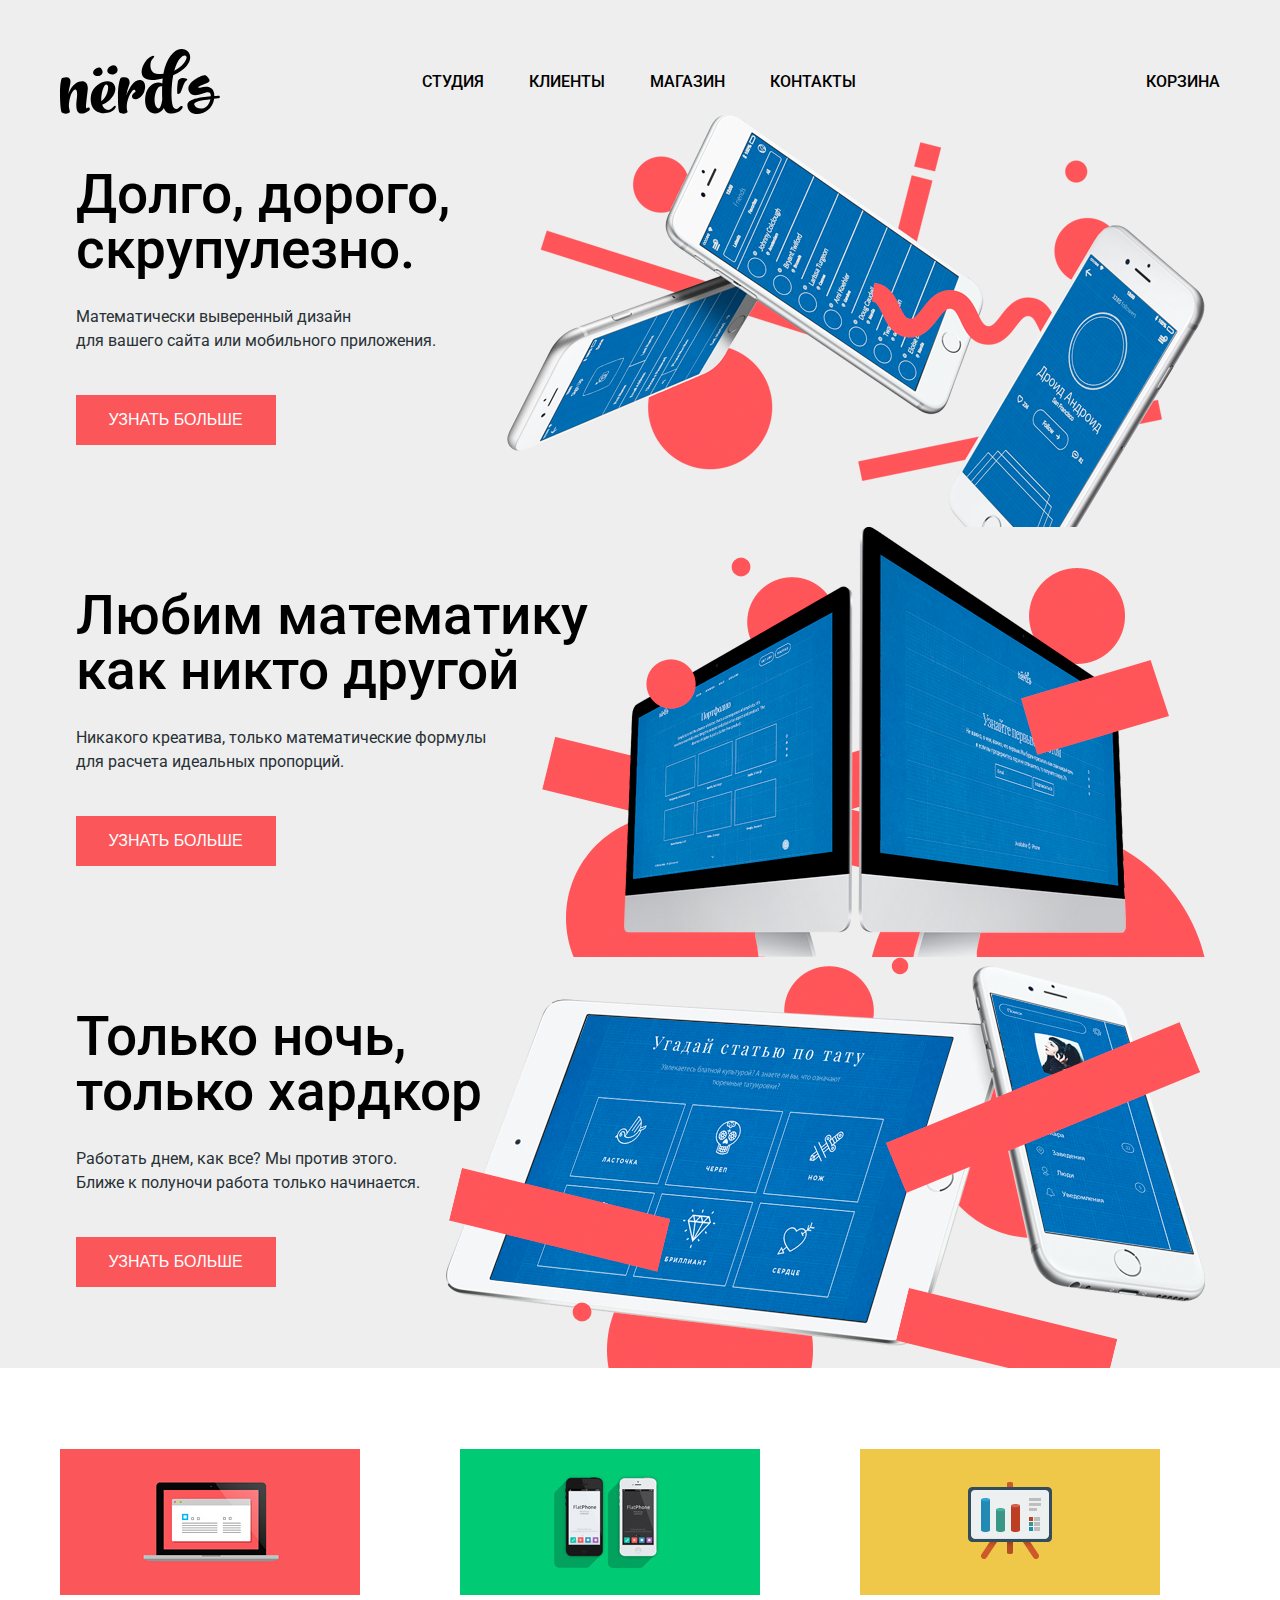
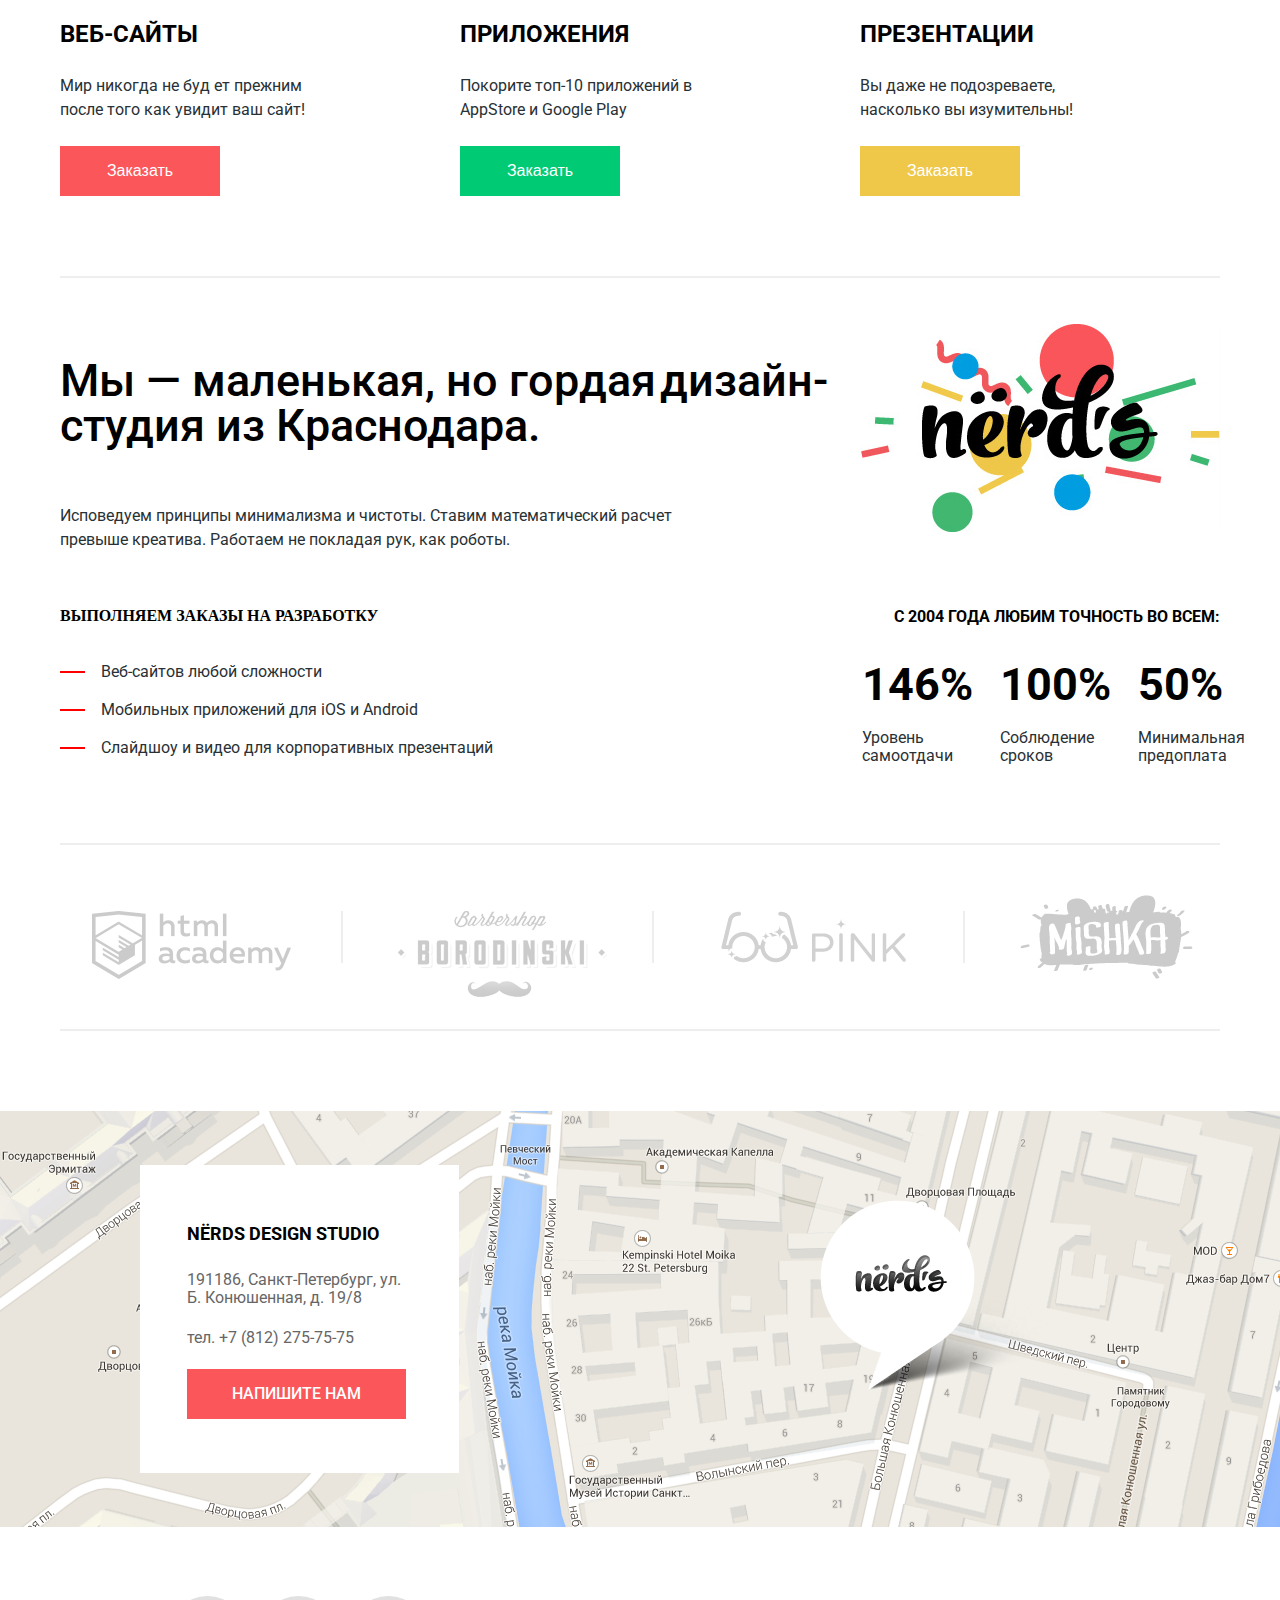
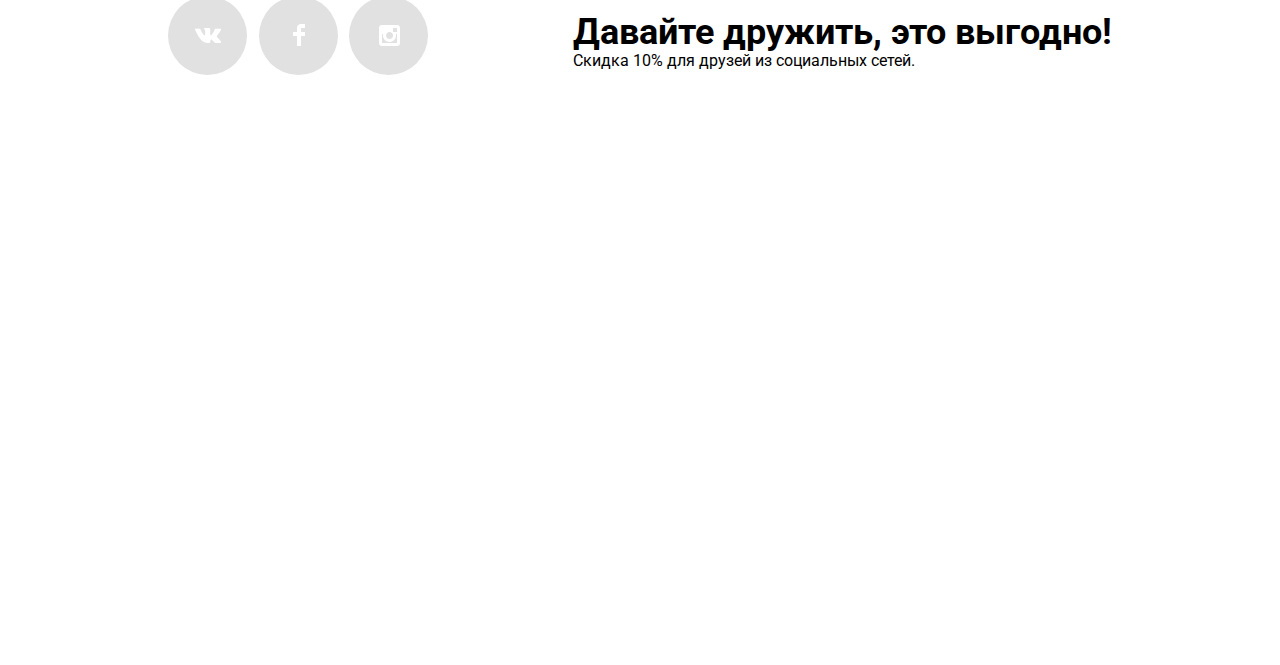
==== commit 460740fd: "разметка готова. Начинаю работу над ошибками." ====
--- a/index.html
+++ b/index.html
@@ -12,7 +12,7 @@
 <body>
   <header class="header">
     <nav class="main-navigation">
-      <div><a class="navigation-logo">
+      <div><a class="navigation-logo" href="index.html">
           <img src="img/nerds-logo.svg" width="160" height="65" alt="Логотип nerds">
         </a></div>
       <div>
@@ -21,27 +21,27 @@
           <li><a href="#">Клиенты</a></li>
           <li><a href="catalog.html">Магазин</a></li>
           <li><a href="#">Контакты</a></li>
+          <li><a href="#">Корзина</a></li>
         </ul>
       </div>
-      <div><a href="#">Корзина</a></div>
     </nav>
     <div class="slider">
       <!-- СДАЙДЕР      СДАЙДЕР        СДАЙДЕР -->
       <div class="slide-one">
-          <h3>Долго, дорого,<br> скрупулезно.</h3>
-          <p>Математически выверенный дизайн <br> для вашего сайта или мобильного приложения.</p>
-          <button type="button"><span> УЗНАТЬ БОЛЬШЕ</span></button>
+        <h3>Долго, дорого,<br> скрупулезно.</h3>
+        <p>Математически выверенный дизайн <br> для вашего сайта или мобильного приложения.</p>
+        <button type="button"><span> УЗНАТЬ БОЛЬШЕ</span></button>
       </div>
       <div class="slide-two">
-          <h3>Любим математику <br> как никто другой</h3>
-          <p>Никакого креатива, только математические формулы<br> для расчета идеальных пропорций.</p>
-          <button type="button"><span> УЗНАТЬ БОЛЬШЕ</span></button>
+        <h3>Любим математику <br> как никто другой</h3>
+        <p>Никакого креатива, только математические формулы<br> для расчета идеальных пропорций.</p>
+        <button type="button"><span> УЗНАТЬ БОЛЬШЕ</span></button>
       </div>
       <div class="slide-three">
-          <h3>Только ночь,</h3>
-          <h3>только хардкор</h3>
-          <p>Работать днем, как все? Мы против этого. <br> Ближе к полуночи работа только начинается.</p>
-          <button type="button"><span>УЗНАТЬ БОЛЬШЕ</span></button>
+        <h3>Только ночь,</h3>
+        <h3>только хардкор</h3>
+        <p>Работать днем, как все? Мы против этого. <br> Ближе к полуночи работа только начинается.</p>
+        <button type="button"><span>УЗНАТЬ БОЛЬШЕ</span></button>
       </div>
     </div>
   </header>
@@ -81,7 +81,7 @@
           <p>превыше креатива. Работаем не покладая рук, как роботы.</p>
         </div>
         <div class="products">
-            <h3>Выполняем заказы на разработку</h3>
+          <h3>Выполняем заказы на разработку</h3>
           <ul>
             <li>Веб-сайтов любой сложности</li>
             <li>Мобильных приложений для iOS и Android</li>
@@ -93,19 +93,19 @@
         <div class="background"></div>
         <h2 class="visually-hidden">Наша статистика</h2>
         <b>с 2004 года Любим точность во всем:</b>
-          <table>
-            <tr class="interest">
-              <td>146%</td>
-              <td>100%</td>
-              <td>50%</td>
-            </tr>
-            <tr class="indicators">
-              <td>Уровень самоотдачи</td>
-              <td>Соблюдение сроков</td>
-              <td>Минимальная предоплата</td>
-            </tr>
-          </table>
-       
+        <table>
+          <tr class="interest">
+            <td>146%</td>
+            <td>100%</td>
+            <td>50%</td>
+          </tr>
+          <tr class="indicators">
+            <td>Уровень самоотдачи</td>
+            <td>Соблюдение сроков</td>
+            <td>Минимальная предоплата</td>
+          </tr>
+        </table>
+
       </div>
     </div>
     <div class="partners">
@@ -123,12 +123,13 @@
           ул. Б. Конюшенная, д. 19/8</p>
 
         <p>тел. +7 (812) 275-75-75</p>
-        <button>Напишите нам</button>
+        <a href="#modal">Напишите нам</a>
       </div>
     </div>
   </main>
   <footer class="footer">
-    <div class="footer-container">        <!-- 111111111111111111ПЕРЕДЕЛАТЬ111111111111111111 -->
+    <div class="footer-container">
+      <!-- 111111111111111111ПЕРЕДЕЛАТЬ111111111111111111 -->
       <ul class="footer-list">
         <li>
           <a class="footer-social-vk" href="https://vk.com"></a>
@@ -146,25 +147,29 @@
       <p>Скидка 10% для друзей из социальных сетей.</p>
     </div>
   </footer>
-  <form class="letter" action="#">
+  <form id="modal" class="letter" action="#">
     <fieldset>
-      <legend>Напишите нам</legend>
-      <div>
-        <label for="surname">Ваше имя:</label><br>
-        <input type="text" name="surname" id="surname" placeholder="Имя Фамилия">
+      <div class="cap">
+        <legend>Напишите нам</legend>
+        <a href="#close"></a>
+      </div>
+      <div class="fields">
+        <div>
+          <label for="surname">Ваше имя:</label>
+          <input type="text" name="surname" id="surname" placeholder="Имя Фамилия" pattern="[А-я\s]{1,30}">
+        </div>
+        <div>
+          <label for="email">Ваш e-mail:</label>
+          <input type="email" name="email" id="email" placeholder="email@example.com">
+        </div>
       </div>
       <div>
-        <label for="email">Ваш e-mail:</label><br>
-        <input type="text" name="email" id="email" placeholder="email@example.com">
-      </div>
-      <div>
-        <label for="text">Текст письма:</label><br>
-        <textarea name="text" id="text" cols="90" rows="10" placeholder="В свободной форме"></textarea><br>
+        <label for="text">Текст письма:</label>
+        <textarea name="text" id="text" placeholder="В свободной форме"></textarea>
         <input type="submit" value="ОТПРАВИТЬ">
       </div>
     </fieldset>
   </form>
-
 </body>
 
 </html>--- a/css/style.css
+++ b/css/style.css
@@ -355,13 +355,17 @@
         text-transform: uppercase;
     }
 
-    .adres button {
+    .adres a {
         width: 219px;
         height: 50px;
         color: #ffffff;
         font-weight: 500;
         text-transform: uppercase;
         background-color: #fb565a;
+        text-decoration: none;
+        display: flex;
+        align-items: center;
+        justify-content: center;
     }
 
     .visually-hidden {
@@ -377,11 +381,17 @@
 
     .maps {
         /*карта*/
+        margin-top: 60px;
+        width: 1440px;
+        height: 416px;
         margin-left: auto;
         margin-right: auto;
-        width: 1440px;
-        height: 416px;
         background-image: url(../img/map.png);
+        background-repeat: no-repeat;
+        /**/
+        display: flex;
+        align-items: center;
+        padding-left: 140px;
     }
 
     .footer {
@@ -473,10 +483,6 @@
         text-transform: uppercase;
     }
 
-    form {
-        padding-top: 62px;
-    }
-
     form label {
         color: #283136;
         line-height: 20px;
@@ -486,13 +492,31 @@
         padding-left: 0px;
     }
 
-    form button {
+    form button span {
         font-size: 16px;
         font-weight: 500;
+    }
+
+    form button {
         background-color: #eeeeee;
         border: none;
         width: 260px;
         height: 50px;
+        padding: 0px;
+        outline: none;
+    }
+
+    form button:hover {
+        background-color: #dfdfdf;
+    }
+
+    form button:active {
+        box-shadow: inset 0 3px 0 rgba(0, 1, 1, 0.1);
+        background-color: #d5d5d5;
+    }
+
+    form button:active span {
+        opacity: 0.3;
     }
 
     /* радиокнопка и чекбокс*/
@@ -526,6 +550,9 @@
         width: 360px;
         height: 231px;
         text-align: center;
+        position: relative;
+        top: 326px;
+        display: none;
     }
 
     .popab h3 {
@@ -538,7 +565,6 @@
 
     .popab p {
         color: #666666;
-        white-space: pre;
         padding-bottom: 30px;
     }
 
@@ -574,100 +600,196 @@
 
     /* кнопки страниц */
 
-    .pagination li:first-child {
+    .pagination {
+        width: 443px;
+        display: flex;
+        justify-content: space-between;
+        padding-left: 0px;
+        padding-top: 60px;
+    }
+
+    .pagination a {
+        font-size: 16px;
+        font-weight: 500;
+        line-height: 18px;
+        text-decoration: none;
+        color: #000000;
+    }
+
+    .pagination li {
+        background-color: #eeeeee;
         width: 50px;
         height: 50px;
+        display: flex;
+        justify-content: center;
+        align-items: center;
+    }
+
+    .pagination li:first-child {
         border: 3px solid #dbdbdb;
-        text-align: center;
-        line-height: 50px;
-        margin: 11px;
-    }
-
-    .pagination li:first-child+li, .pagination li:first-child+li+li {
-        width: 50px;
-        height: 50px;
-        background-color: #eeeeee;
-        text-align: center;
-        line-height: 50px;
-        margin: 11px;
-    }
-
-    .pagination li:first-child+li+li+li {
+        background-color: white;
+        box-sizing: border-box;
+    }
+
+    .pagination li:last-child {
         width: 260px;
-        height: 50px;
-        background-color: #eeeeee;
-        text-align: center;
-        line-height: 50px;
-        margin: 11px;
-    }
-
-    .pagination li:first-child+li:hover, .pagination li:first-child+li+li:hover, .pagination li:first-child+li+li+li:hover {
+    }
+
+    .pagination li:not(:first-child):hover {
         background-color: #dfdfdf;
     }
 
-    .pagination li:first-child+li:active, .pagination li:first-child+li+li:active, .pagination li:first-child+li+li+li:active {
+    .pagination li:not(:first-child):active {
         box-shadow: inset 0 3px 0 rgba(0, 1, 1, 0.1);
         background-color: #d5d5d5;
-        color: #000000;
-    }
-
-    .pagination li:first-child+li:active:not(:empty) span, .pagination li:first-child+li+li:active:not(:empty) span, .pagination li:first-child+li+li+li:active:not(:empty) span {
+    }
+
+    .pagination li:not(:first-child):active a {
         opacity: 0.3;
     }
 
     /* форма отправки письма   */
 
-    /* общий стиль формы */
-
     .letter {
-        width: 965px;
+        /* общий стиль формы */
+        width: 960px;
         height: 590px;
+        background-color: #ffffff;
         box-shadow: 0 20px 40px rgba(0, 1, 1, 0.75);
-        position: absolute;
-        left: 25%;
-        top: 620%;
-        margin-left: -100px;
-        margin-top: -100px;
-    }
-
-    /* заголовок */
+        margin-left: auto;
+        margin-right: auto;
+        display: flex;
+        justify-content: center;
+        align-items: center;
+        position: relative;
+        bottom: 685px;
+       opacity: 0;
+        pointer-events: none;
+    }
+
+    .letter:target {
+        display: flex;
+        pointer-events: auto;
+        opacity: 1;
+    }
+    .letter > div {
+        display: flex;
+    }
 
     .letter fieldset {
+        /*основной контейнер*/
+        width: 771px;
+    }
+
+    .fields {
+        width: 760px;
+        display: flex;
+        justify-content: space-between;
+        padding-top: 49px;
+        padding-bottom: 36px;
+    }
+
+    .fields div:first-child {
+        margin-right: 40px;
+    }
+
+    .letter legend {
+        /*заголовок*/
         font-size: 45px;
         font-weight: 500;
         line-height: 45px;
-        padding-top: 73px;
-        padding-left: 101px;
-        padding-right: 453px;
+    }
+
+    .cap a {
+        width: 0px;
+        height: 0px;
+        padding-right: 25px;
+    }
+
+    .cap a::after {
+        /*картинка крестик*/
+        content: "";
+        background-image: url(../img/close-cross.svg);
+        background-repeat: no-repeat;
+        background-position: right;
+        width: 21px;
+        height: 21px;
+        opacity: 0.3;
+        position: absolute;
+        padding-top: 40px;
+    }
+
+    .cap {
+        display: flex;
+        width: 769px;
+        justify-content: space-between;
+    }
+
+    .cap a:hover::after {
+        opacity: 2;
+    }
+
+    .cap a:active::after {
+        opacity: 0.1;
     }
 
     .letter label {
+        /*название*/
         font-weight: 700;
-    }
-
-    .letter ::placeholder {
-        color: #444444;
+        line-height: 18px;
+    }
+
+    .letter [placeholder] {
+        /*примеры*/
+        opacity: 0.5;
+        padding-left: 15px;
     }
 
     .letter input[type="submit"] {
+        /*кнопка*/
+        font-weight: 500;
+        line-height: 18px;
+        color: #ffffff;
         width: 260px;
         height: 50px;
         background-color: #fb565a;
-        color: #ffffff;
-    }
-
-    .letter input:hover {
+        border: none;
+    }
+
+    input[name="surname"], input[name="email"] {
+        /*поля ввода*/
+        width: 352px;
+        height: 50px;
+        border: 2px solid #d7dcde;
+        margin-top: 12px;
+    }
+
+    .letter input[type="text"]:hover, .letter input[type="email"]:hover, .letter textarea:hover {
+        /*изменение поля*/
         border: 2px solid #b4b9bb;
     }
 
-    .letter input:focus {
+    .letter input[type="text"]:focus, .letter input[type="email"]:focus, .letter textarea:focus {
+        /*изменение поля*/
         border: 2px solid #000000;
         color: #444444;
+        opacity: 2;
     }
 
     .letter input:invalid {
+        /*невалидное значение*/
+        color: #e74246;
         border: 2px solid #e74246;
-        color: #e74246;
+    }
+
+    .letter textarea {
+        /*большое поле ввода*/
+        width: 761px;
+        height: 118px;
+        border: 2px solid #d7dcde;
+        margin-bottom: 47px;
+        margin-top: 12px;
+        padding-top: 14px;
     }
 
     .sorting {
@@ -676,6 +798,7 @@
         display: flex;
         justify-content: space-between;
         align-items: baseline;
+        margin-bottom: 57px;
     }
 
     .sorting ul {
@@ -686,7 +809,7 @@
         justify-content: space-between;
     }
 
-    .sorting ul li {
+    .sorting ul li:not(:first-child) {
         font-size: 14px;
         text-transform: uppercase;
         opacity: 0.3;
@@ -711,13 +834,11 @@
         border-width: 10px;
         border-left-width: 5.5px;
         border-right-width: 5.5px;
-        border-top-color: #a6a6a6;
+        border-top-color: black;
         border-left-color: white;
         border-right-color: white;
         border-bottom-width: 0px;
         margin-right: 18px;
-        background-color: #a6a6a6;
-        opacity: 0.2;
         outline: none;
     }
 
@@ -810,14 +931,68 @@
     }
 
     .catalog-list li {
+        height: 616px;
+        margin-bottom: 33px;
+    }
+
+    .catalog-list li::before {
+        content: "";
+        background-image: url(../img/browser\ .svg );
+        width: 360px;
+        height: 40px;
+        position: absolute;
+        opacity: 0.12;
+    }
+
+    .catalog-list li:hover::before {
+        opacity: 2;
+    }
+
+    .catalog-list li:hover .popab {
+        display: block;
+    }
+
+    .sedona {
         /*картинка сверху*/
-        height: 616px;
-        background-image: url(../img/browser\ .svg );
-        background-repeat: no-repeat;
-    }
-
-    .catalog-list li img {
-        padding-top: 40px;
+        background-image: url(../img/img-sedona.jpg.jpg);
+        background-repeat: no-repeat;
+        width: 360px;
+        background-position: bottom;
+    }
+
+    .pink {
+        background-image: url(../img/img-pink.jpg.jpg);
+        background-repeat: no-repeat;
+        width: 360px;
+        background-position: bottom;
+    }
+
+    .barbershop {
+        background-image: url(../img/img-barbershop.jpg.jpg);
+        background-repeat: no-repeat;
+        width: 360px;
+        background-position: bottom;
+    }
+
+    .mishka {
+        background-image: url(../img/img-mishka.jpg.jpg);
+        background-repeat: no-repeat;
+        width: 360px;
+        background-position: bottom;
+    }
+
+    .aplus {
+        background-image: url(../img/img-aplus.jpg.jpg);
+        background-repeat: no-repeat;
+        width: 360px;
+        background-position: bottom;
+    }
+
+    .kvast {
+        background-image: url(../img/img-kvast.jpg.jpg);
+        background-repeat: no-repeat;
+        width: 360px;
+        background-position: bottom;
     }
 
     /* flex Разметка */
@@ -836,8 +1011,13 @@
 
     .navigation-site {
         display: flex;
-        min-width: 438px;
-        justify-content: space-between;
+        width: 798px;
+        justify-content: space-between;
+        padding-left: 0px;
+    }
+
+    .navigation-site li:last-child {
+        padding-left: 245px;
     }
 
     .services-list {
@@ -892,20 +1072,14 @@
         align-items: center;
     }
 
-    .maps {
-        /*карта*/
-        display: flex;
-        align-items: center;
-        padding-left: 140px;
-    }
-
     .adres {
         /*адресс*/
         display: flex;
         flex-direction: column;
-        justify-content: space-around;
+        justify-content: space-between;
         padding-left: 50px;
         box-sizing: border-box;
+        padding: 54px 47px;
     }
 
     .footer-list {
@@ -928,6 +1102,7 @@
         display: flex;
         flex-direction: column;
         box-sizing: border-box;
+        padding-top: 15px;
     }
 
     .statistics {
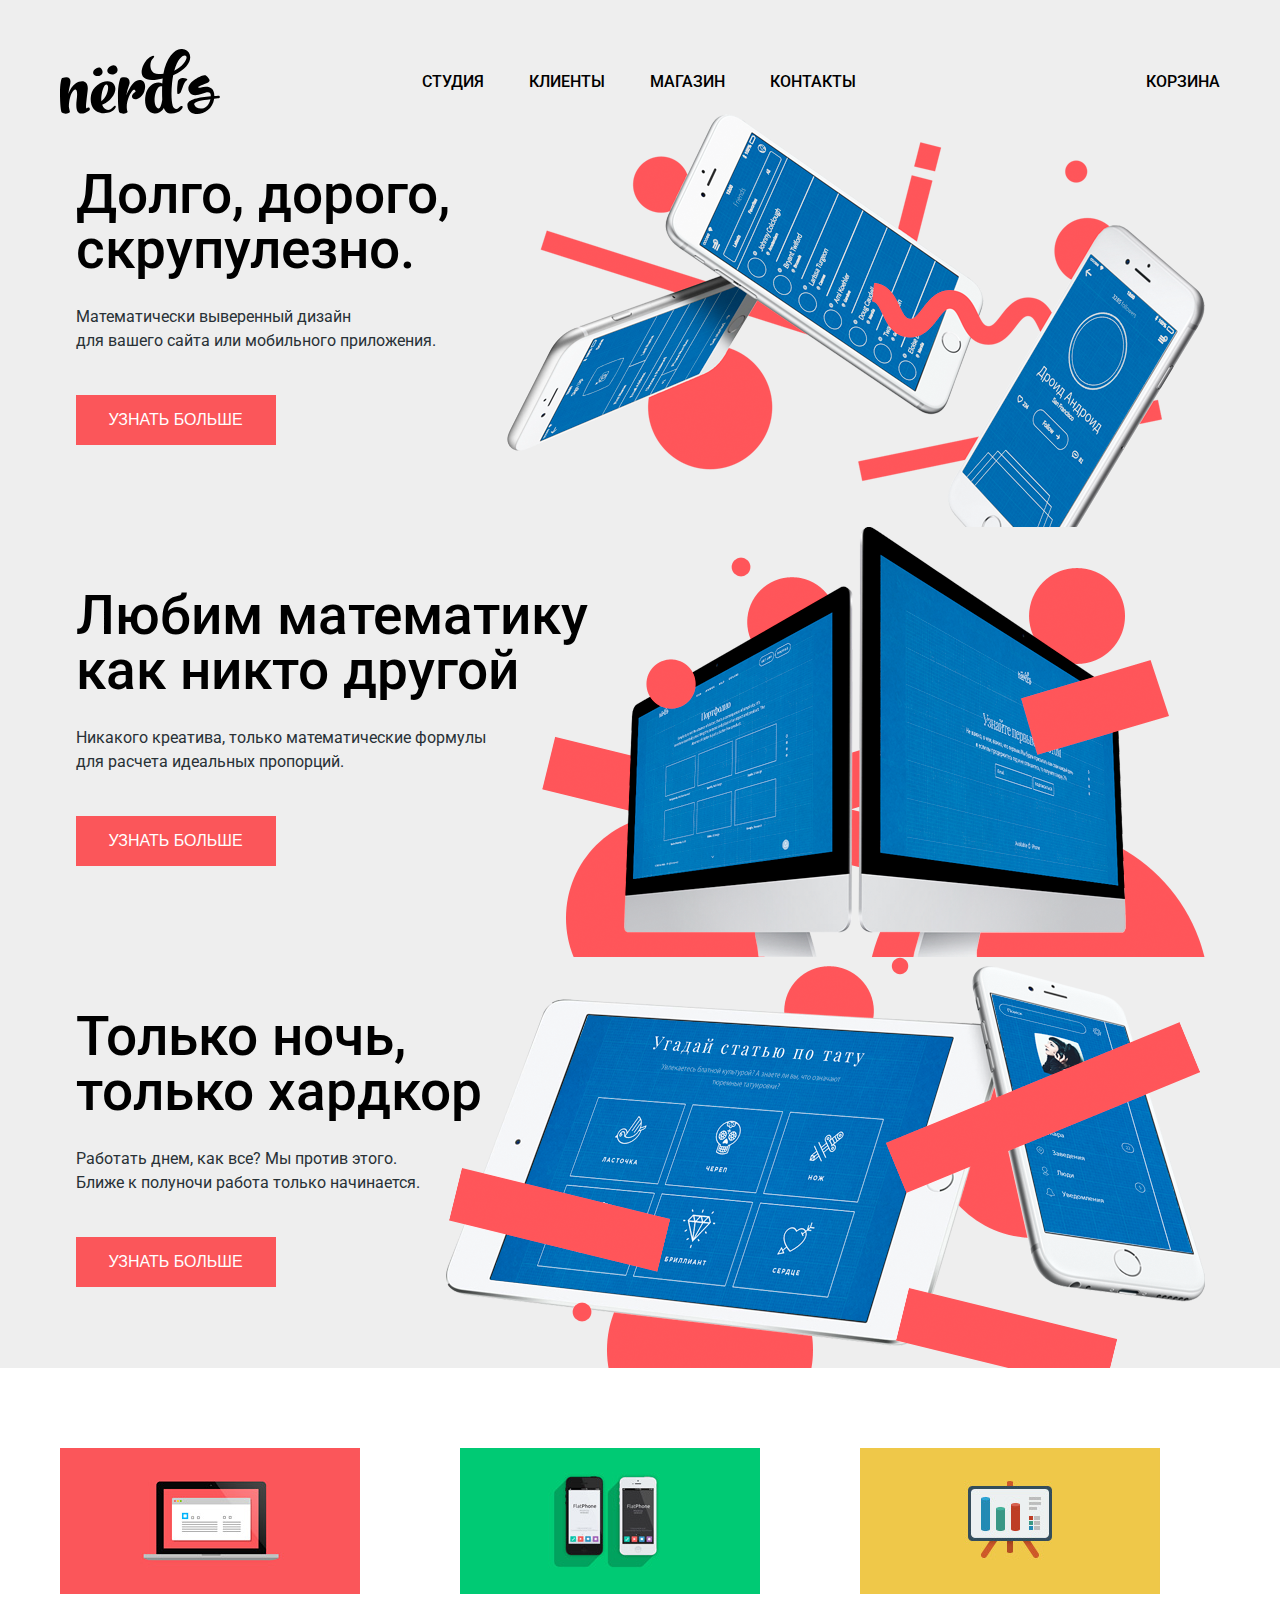
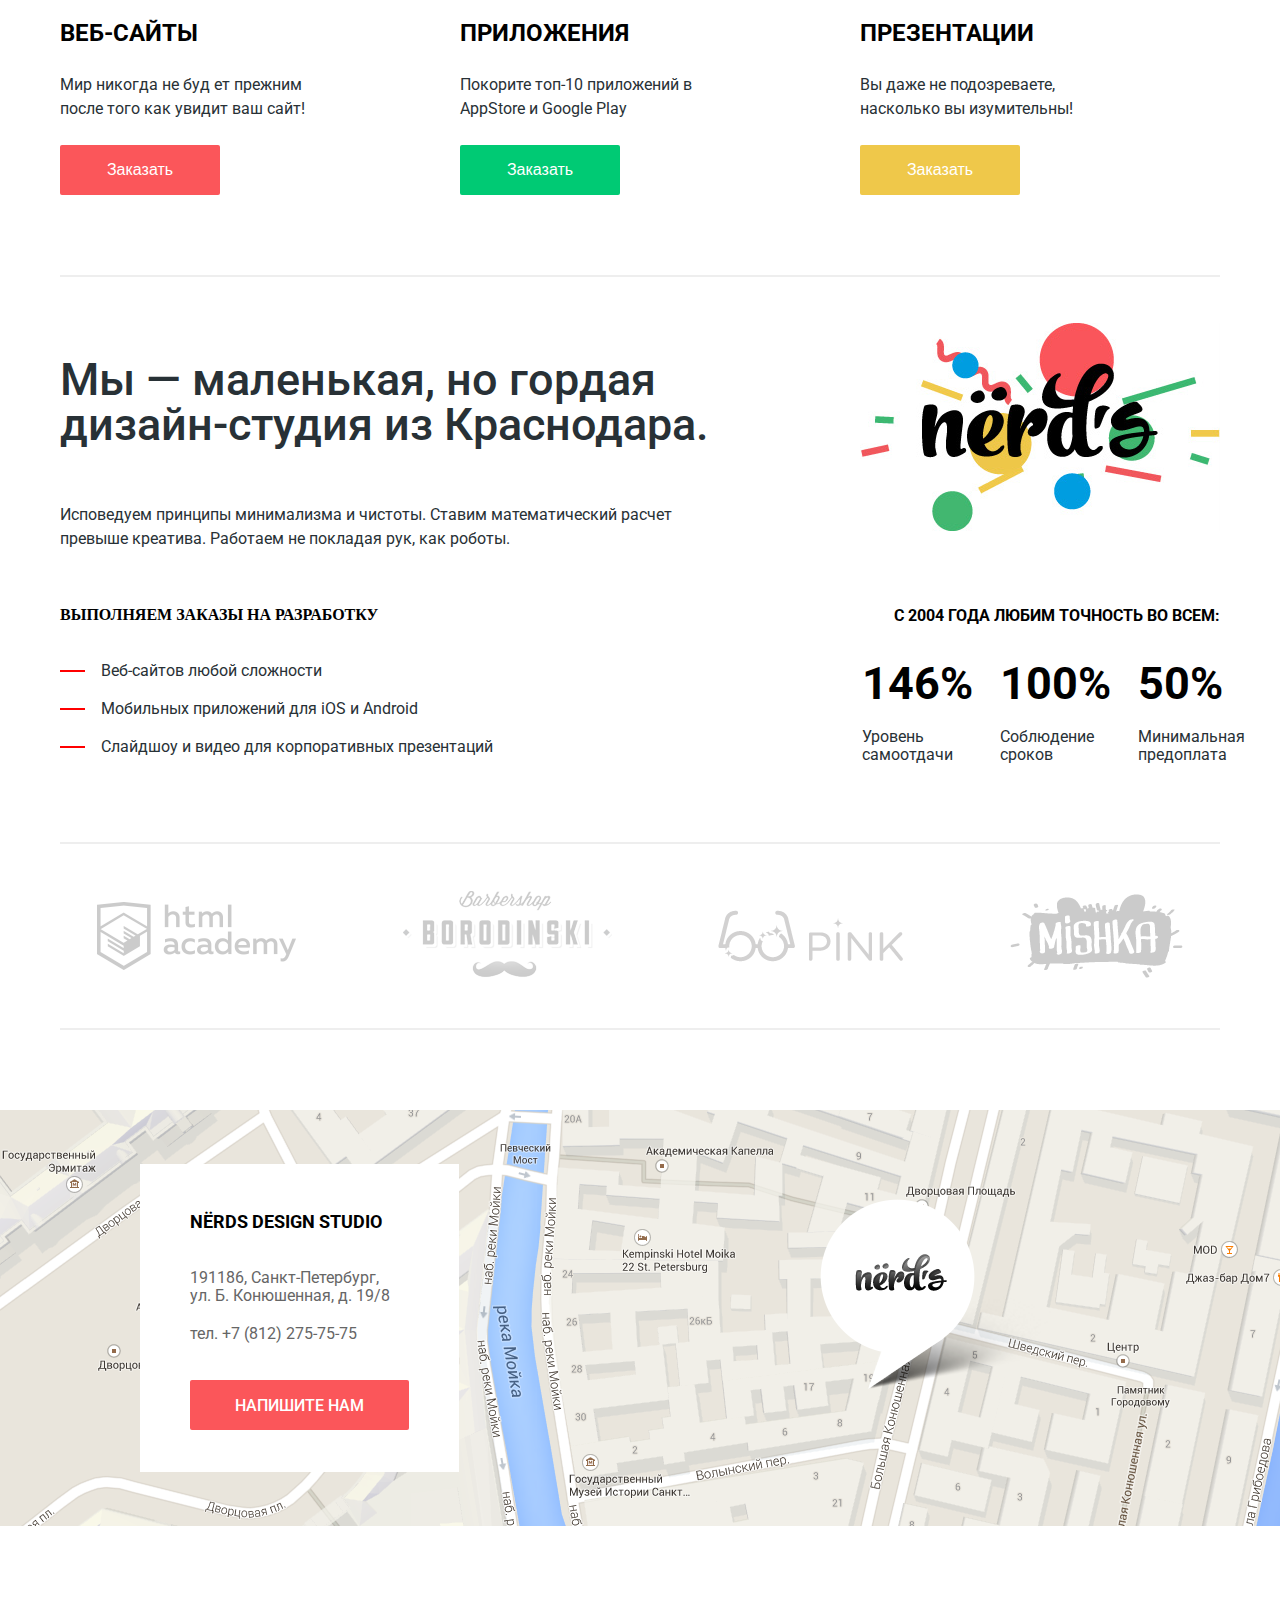
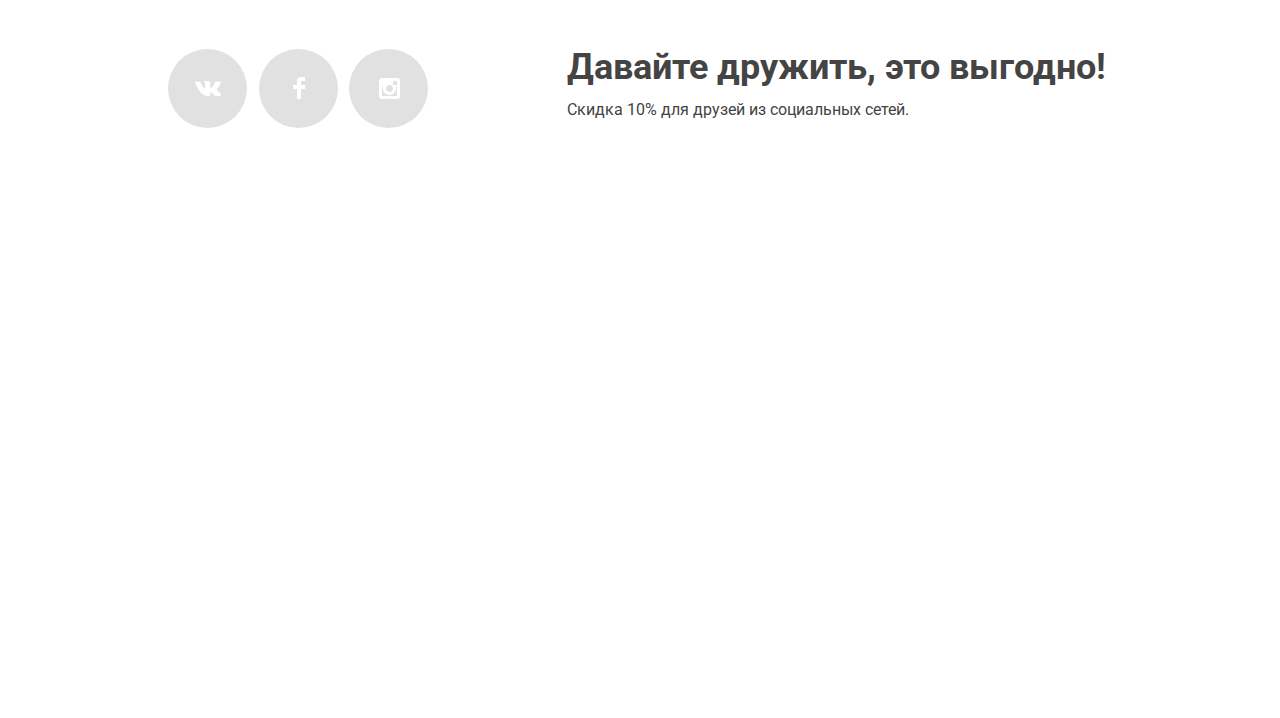
==== commit f58e89f4: "Работа на ошибками закончена" ====
--- a/index.html
+++ b/index.html
@@ -25,6 +25,8 @@
         </ul>
       </div>
     </nav>
+  </header>
+  <main>
     <div class="slider">
       <!-- СДАЙДЕР      СДАЙДЕР        СДАЙДЕР -->
       <div class="slide-one">
@@ -44,8 +46,6 @@
         <button type="button"><span>УЗНАТЬ БОЛЬШЕ</span></button>
       </div>
     </div>
-  </header>
-  <main>
     <section class="services">
       <h2 class="visually-hidden">Предлагаемые услуги</h2>
       <!--Скрытый заголовок для читалки-->
@@ -70,16 +70,11 @@
         </li>
       </ul>
     </section>
-    <div class="conteiner">
+    <div class="progress">
       <div class="opportunities">
-        <div>
-          <b>Мы — маленькая, но гордая</b>
-          <b>дизайн-студия из Краснодара.</b>
-        </div>
-        <div>
-          <p>Исповедуем принципы минимализма и чистоты. Ставим математический расчет</p>
-          <p>превыше креатива. Работаем не покладая рук, как роботы.</p>
-        </div>
+        <p><b>Мы — маленькая, но гордая дизайн-студия из Краснодара.</b></p>
+        <p>Исповедуем принципы минимализма и чистоты. Ставим математический расчет превыше креатива. Работаем не
+          покладая рук, как роботы.</p>
         <div class="products">
           <h3>Выполняем заказы на разработку</h3>
           <ul>
@@ -109,67 +104,60 @@
       </div>
     </div>
     <div class="partners">
-      <div><a href="#"><img src="img/logo-1.png_copy.svg" alt="Сайт html academy"></a></div>
-      <div><a href="#"><img src="img/logo-2.png_copy.svg" alt="Барбершоп borodinski"></a></div>
-      <div><a href="#"><img src="img/logo-3.png_copy.svg" alt="Приложение pink"></a></div>
-      <div><a href="#"><img src="img/logo-4.png_copy.svg" alt="Сайт mishka"></a></div>
+      <ul>
+        <li><a href="#"><img src="img/logo-1.png_copy.svg" alt="html академия"></a></li>
+        <li><a href="#"><img src="img/logo-2.png_copy.svg" alt="сайт бородинский"></a></li>
+        <li><a href="#"><img src="img/logo-3.png_copy.svg" alt="сайт пинк"></a></li>
+        <li><a href="#"><img src="img/logo-4.png_copy.svg" alt="сайт мишка"></a></li>
+      </ul>
     </div>
-    <div class="maps">
-      <div class="adres">
-        <h2 class="visually-hidden">Как до нас добраться.</h2>
-        <b class="headline">NЁRDS DESIGN STUDIO</b>
-
-        <p>191186, Санкт-Петербург,
-          ул. Б. Конюшенная, д. 19/8</p>
-
-        <p>тел. +7 (812) 275-75-75</p>
+    <div class="map">
+      <div class="address">
+        <h2>NЁRDS DESIGN STUDIO</h2>
+        <p class="city">191186, Санкт-Петербург, ул. Б. Конюшенная, д. 19/8</p>
+        <a class="phone" href="#">тел. +7 (812) 275-75-75</a>
         <a href="#modal">Напишите нам</a>
       </div>
     </div>
   </main>
   <footer class="footer">
-    <div class="footer-container">
-      <!-- 111111111111111111ПЕРЕДЕЛАТЬ111111111111111111 -->
-      <ul class="footer-list">
-        <li>
-          <a class="footer-social-vk" href="https://vk.com"></a>
-        </li>
-        <li>
-          <a class="footer-social-fb" href="https://www.facebook.com"></a>
-        </li>
-        <li>
-          <a class="footer-social-insta" href="https://www.instagram.com/"></a>
-        </li>
-      </ul>
-    </div>
-    <div class="good">
-      <b>Давайте дружить, это выгодно!</b>
-      <p>Скидка 10% для друзей из социальных сетей.</p>
-    </div>
+    <ul class="social-list">
+      <li>
+        <a class="social-vk" href="https://vk.com"></a>
+      </li>
+      <li>
+        <a class="social-fb" href="https://www.facebook.com"></a>
+      </li>
+      <li>
+        <a class="social-insta" href="https://www.instagram.com/"></a>
+      </li>
+    </ul>
+    <p><b>Давайте дружить, это выгодно!</b>Скидка 10% для друзей из социальных сетей.</p>
   </footer>
-  <form id="modal" class="letter" action="#">
-    <fieldset>
-      <div class="cap">
-        <legend>Напишите нам</legend>
-        <a href="#close"></a>
-      </div>
-      <div class="fields">
-        <div>
-          <label for="surname">Ваше имя:</label>
-          <input type="text" name="surname" id="surname" placeholder="Имя Фамилия" pattern="[А-я\s]{1,30}">
+  <section>
+    <h2 class="visually-hidden ">Форма для заполнения письма</h2>
+    <form id="modal" class="letter" action="#" method="POST">
+      <fieldset>
+        <legend>Напишите нам <a href="#close"></a></legend>
+        <div class="fields">
+          <div>
+            <label for="surname">Ваше имя:</label>
+            <input type="text" name="surname" id="surname" placeholder="Имя Фамилия" pattern="[А-я\s]{1,30}">
+          </div>
+          <div>
+            <label for="email">Ваш e-mail:</label>
+            <input type="email" name="email" id="email" placeholder="email@example.com">
+          </div>
         </div>
         <div>
-          <label for="email">Ваш e-mail:</label>
-          <input type="email" name="email" id="email" placeholder="email@example.com">
+          <label for="text">Текст письма:</label>
+          <textarea name="text" id="text" placeholder="В свободной форме"></textarea>
         </div>
-      </div>
-      <div>
-        <label for="text">Текст письма:</label>
-        <textarea name="text" id="text" placeholder="В свободной форме"></textarea>
         <input type="submit" value="ОТПРАВИТЬ">
-      </div>
-    </fieldset>
-  </form>
+      </fieldset>
+    </form>
+  </section>
+
 </body>
 
 </html>--- a/css/style.css
+++ b/css/style.css
@@ -9,12 +9,16 @@
     header {
         /* цвет фона*/
         background-color: #eeeeee;
-        margin-bottom: 81px;
     }
 
     ul {
         /*для всех списков*/
         list-style-type: none;
+        color: #000000;
+    }
+
+    a {
+        text-decoration: none;
         color: #000000;
     }
 
@@ -51,12 +55,14 @@
     /* Слайдер */
 
     .slider {
+        background-color: #eeeeee;
+        margin-bottom: 80px;
+    }
+
+    .slide-one {
         width: 1129px;
         margin-left: auto;
         margin-right: auto;
-    }
-
-    .slide-one {
         background-image: url(../img/slide1.png);
         background-position: center right;
         background-repeat: no-repeat;
@@ -68,6 +74,9 @@
 
     .slide-two {
         /*картинка2*/
+        width: 1129px;
+        margin-left: auto;
+        margin-right: auto;
         background-image: url(../img/slide2.png);
         background-position: center right;
         background-repeat: no-repeat;
@@ -79,6 +88,9 @@
 
     .slide-three {
         /*картинка3*/
+        width: 1129px;
+        margin-left: auto;
+        margin-right: auto;
         background-image: url(../img/slide3.png);
         background-position: center right;
         background-repeat: no-repeat;
@@ -124,9 +136,8 @@
         opacity: 0.3;
     }
 
-    /* Сервисы */
-
     .services {
+        /* Сервисы */
         width: 1160px;
         margin-left: auto;
         margin-right: auto;
@@ -135,6 +146,7 @@
     }
 
     .services h3 {
+        /*заголовки*/
         font-size: 24px;
         font-weight: 700;
         line-height: 30px;
@@ -143,15 +155,18 @@
     }
 
     .services p {
+        /*пынкты*/
         line-height: 24px;
         color: #283136;
     }
 
     .services-list button {
+        /*кнопки*/
         width: 160px;
         height: 50px;
         color: #ffffff;
         font-weight: 500;
+        border-radius: 2px;
     }
 
     .services-site button {
@@ -167,10 +182,6 @@
         background-color: #d7373b;
     }
 
-    .services-site button:active:not(:empty) span {
-        opacity: 0.3;
-    }
-
     button {
         border: none;
     }
@@ -188,10 +199,6 @@
         background-color: #00aa62;
     }
 
-    .services-applications button:active:not(:empty) span {
-        opacity: 0.3;
-    }
-
     .services-presentations button {
         background-color: #efc84a;
     }
@@ -205,11 +212,12 @@
         background-color: #e5a722;
     }
 
-    .services-presentations button:active:not(:empty) span {
+    .services-list button:active span {
+        /*затемнение текста*/
         opacity: 0.3;
     }
 
-    .conteiner {
+    .progress {
         /*разметка контейнера*/
         width: 1160px;
         margin-left: auto;
@@ -229,6 +237,7 @@
     .opportunities p {
         color: #283136;
         line-height: 24px;
+        width: 650px;
     }
 
     .opportunities li:before {
@@ -299,10 +308,8 @@
         color: #283136;
     }
 
-    /* Партнеры */
-
     .partners {
-        text-align: center;
+        /* Партнеры */
         border-top: 2px solid #eeeeee;
         border-bottom: 2px solid #eeeeee;
         width: 1160px;
@@ -311,64 +318,84 @@
         margin-right: auto;
         margin-top: 76px;
         margin-bottom: 80px;
-    }
-
-    .partners a:first-child:link, .partners a:first-child+a:link, .partners a:first-child+a+a:link, .partners a:last-child:link {
+        display: flex;
+        align-items: center;
+        justify-content: center;
+    }
+
+    .partners ul {
+        /*список*/
+        display: flex;
+        width: 1086px;
+        height: 90px;
+        justify-content: space-between;
+        align-items: baseline;
+    }
+
+    .partners li {
+        height: 90px;
+    }
+
+    .partners img {
         opacity: 0.2;
     }
 
-    .partners a:first-child:hover, .partners a:first-child+a:hover, .partners a:first-child+a+a:hover, .partners a:last-child:hover {
+    .partners img:hover {
         opacity: 1;
     }
 
-    .partners a:first-child:active, .partners a:first-child+a:active, .partners a:first-child+a+a:active, .partners a:last-child:active {
+    .partners img:active {
         opacity: 0.1;
     }
 
-    .partners div:first-child, .partners div:first-child+div, .partners div:first-child+div+div {
-        width: 209px;
-        height: 90px;
-        border-right: 2px solid #eeeeee;
-        height: 52px;
-        padding-right: 45px;
-    }
-
-    .partners div:first-child, .partners div:first-child+div, .partners div:first-child+div+div, .partners div:last-child {
-        display: inline-block;
-    }
-
-    .adres {
+    .city {
+        padding: 32px 0 20px;
+    }
+
+    .address {
         /* адресс карта*/
         width: 319px;
         height: 308px;
         background-color: #ffffff;
-    }
-
-    .adres p {
-        color: #666666;
-    }
-
-    .headline {
+        display: flex;
+        flex-direction: column;
+        justify-content: center;
+        padding-left: 50px;
+        box-sizing: border-box;
+    }
+
+    .address h2 {
         font-size: 18px;
         font-weight: 700;
         line-height: 30px;
         text-transform: uppercase;
     }
 
-    .adres a {
+    .address p {
+        color: #666666;
+        width: 202px;
+    }
+
+    .phone {
+        color: #666666;
+    }
+
+    .address a:last-child {
         width: 219px;
         height: 50px;
+        background-color: #fb565a;
         color: #ffffff;
         font-weight: 500;
         text-transform: uppercase;
-        background-color: #fb565a;
-        text-decoration: none;
-        display: flex;
-        align-items: center;
-        justify-content: center;
+        border-radius: 2px;
+        text-align: center;
+        padding-top: 17px;
+        box-sizing: border-box;
+        margin-top: 37px;
     }
 
     .visually-hidden {
+        /*скрытые заголовки*/
         position: absolute;
         clip: rect(1px 1px 1px 1px);
         clip: rect(1px, 1px, 1px, 1px);
@@ -379,31 +406,53 @@
         overflow: hidden;
     }
 
-    .maps {
+    .map {
         /*карта*/
+        position: relative;
+        margin-left: auto;
+        margin-right: auto;
         margin-top: 60px;
         width: 1440px;
         height: 416px;
-        margin-left: auto;
-        margin-right: auto;
         background-image: url(../img/map.png);
         background-repeat: no-repeat;
-        /**/
-        display: flex;
-        align-items: center;
         padding-left: 140px;
-    }
-
-    .footer {
+        padding-top: 54px;
+    }
+
+    footer {
         /* размеры футер*/
         width: 944px;
         height: 79px;
         margin-left: auto;
         margin-right: auto;
         margin-top: 69px;
-    }
-
-    .footer-list li {
+        display: flex;
+        justify-content: space-between;
+        align-items: center;
+        box-sizing: border-box;
+    }
+
+    footer p {
+        color: #444444;
+        line-height: 36px;
+        width: 545px;
+    }
+
+    footer b {
+        font-size: 36px;
+        font-weight: 700;
+        line-height: 36px;
+    }
+
+    .social-list {
+        /*соц сети*/
+        display: flex;
+        width: 260px;
+        justify-content: space-between;
+    }
+
+    .social-list li {
         /*соц сети*/
         width: 79px;
         height: 79px;
@@ -411,16 +460,16 @@
         border-radius: 50%;
     }
 
-    .footer-list li:hover {
+    .social-list li:hover {
         background-color: #e74246;
     }
 
-    .footer-list li:active {
+    .social-list li:active {
         box-shadow: inset 0 3px 0 rgba(0, 1, 1, 0.1);
         background-color: #d7373b;
     }
 
-    .footer-social-vk {
+    .social-vk {
         /*картинка*/
         background-image: url(../img/vk-icon.svg);
         background-repeat: no-repeat;
@@ -429,7 +478,7 @@
         padding-bottom: 61px;
     }
 
-    .footer-social-fb {
+    .social-fb {
         /*картинка*/
         background-image: url(../img/fb-icon.svg);
         background-repeat: no-repeat;
@@ -438,7 +487,7 @@
         padding-bottom: 61px;
     }
 
-    .footer-social-insta {
+    .social-insta {
         /*картинка*/
         background-image: url(../img/insta-icon.svg);
         background-repeat: no-repeat;
@@ -447,19 +496,8 @@
         padding-bottom: 61px;
     }
 
-    .footer-social-vk:active, .footer-social-fb:active, .footer-social-insta:active {
+    .social-list a:active {
         opacity: 0.3;
-    }
-
-    .good b {
-        /* слоган дружить */
-        font-size: 36px;
-        font-weight: 700;
-        line-height: 36px;
-    }
-
-    .good p {
-        line-height: 22px;
     }
 
     .navigation-list {
@@ -663,7 +701,7 @@
         align-items: center;
         position: relative;
         bottom: 685px;
-       opacity: 0;
+        opacity: 0;
         pointer-events: none;
     }
 
@@ -672,7 +710,8 @@
         pointer-events: auto;
         opacity: 1;
     }
-    .letter > div {
+
+    .letter>div {
         display: flex;
     }
 
@@ -698,15 +737,16 @@
         font-size: 45px;
         font-weight: 500;
         line-height: 45px;
-    }
-
-    .cap a {
+        display: contents;
+    }
+
+    .letter legend a {
         width: 0px;
         height: 0px;
         padding-right: 25px;
     }
 
-    .cap a::after {
+    .letter legend a::after {
         /*картинка крестик*/
         content: "";
         background-image: url(../img/close-cross.svg);
@@ -717,6 +757,7 @@
         opacity: 0.3;
         position: absolute;
         padding-top: 40px;
+        padding-left: 393px;
     }
 
     .cap {
@@ -725,11 +766,11 @@
         justify-content: space-between;
     }
 
-    .cap a:hover::after {
+    .letter legend a:hover::after {
         opacity: 2;
     }
 
-    .cap a:active::after {
+    .letter legend a:active::after {
         opacity: 0.1;
     }
 
@@ -747,6 +788,7 @@
 
     .letter input[type="submit"] {
         /*кнопка*/
+        font-size: 16px;
         font-weight: 500;
         line-height: 18px;
         color: #ffffff;
@@ -1035,9 +1077,10 @@
         align-items: flex-start;
     }
 
-    .conteiner {
+    .progress {
         /*контейнер с таблицой*/
         display: flex;
+        justify-content: space-between;
     }
 
     .opportunities {
@@ -1063,46 +1106,6 @@
         /*правый блок*/
         display: flex;
         flex-direction: column;
-    }
-
-    .partners {
-        /*партнеры*/
-        display: flex;
-        justify-content: space-around;
-        align-items: center;
-    }
-
-    .adres {
-        /*адресс*/
-        display: flex;
-        flex-direction: column;
-        justify-content: space-between;
-        padding-left: 50px;
-        box-sizing: border-box;
-        padding: 54px 47px;
-    }
-
-    .footer-list {
-        /*соц сети*/
-        display: flex;
-        width: 260px;
-        justify-content: space-between;
-    }
-
-    .footer {
-        /*контейнер*/
-        display: flex;
-        justify-content: space-between;
-        align-items: center;
-        box-sizing: border-box;
-    }
-
-    .good {
-        /*давайте дружить*/
-        display: flex;
-        flex-direction: column;
-        box-sizing: border-box;
-        padding-top: 15px;
     }
 
     .statistics {
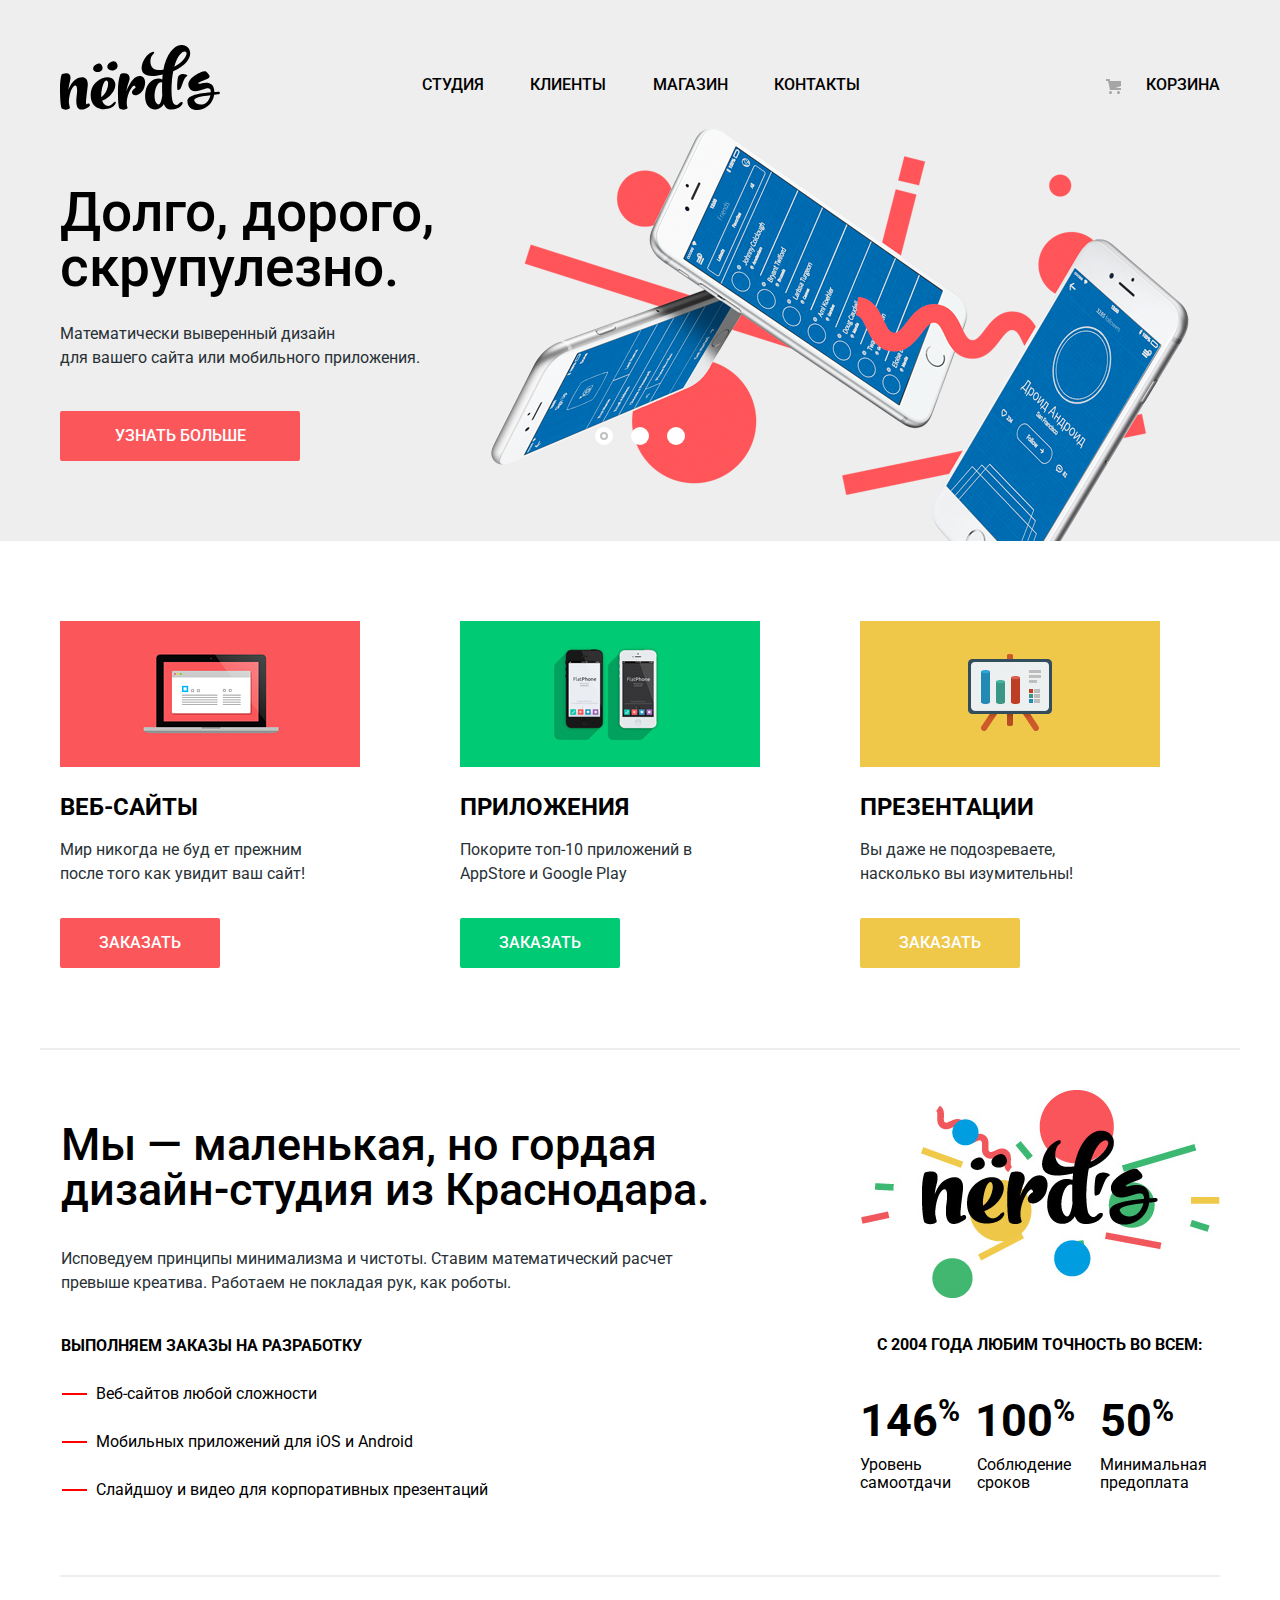
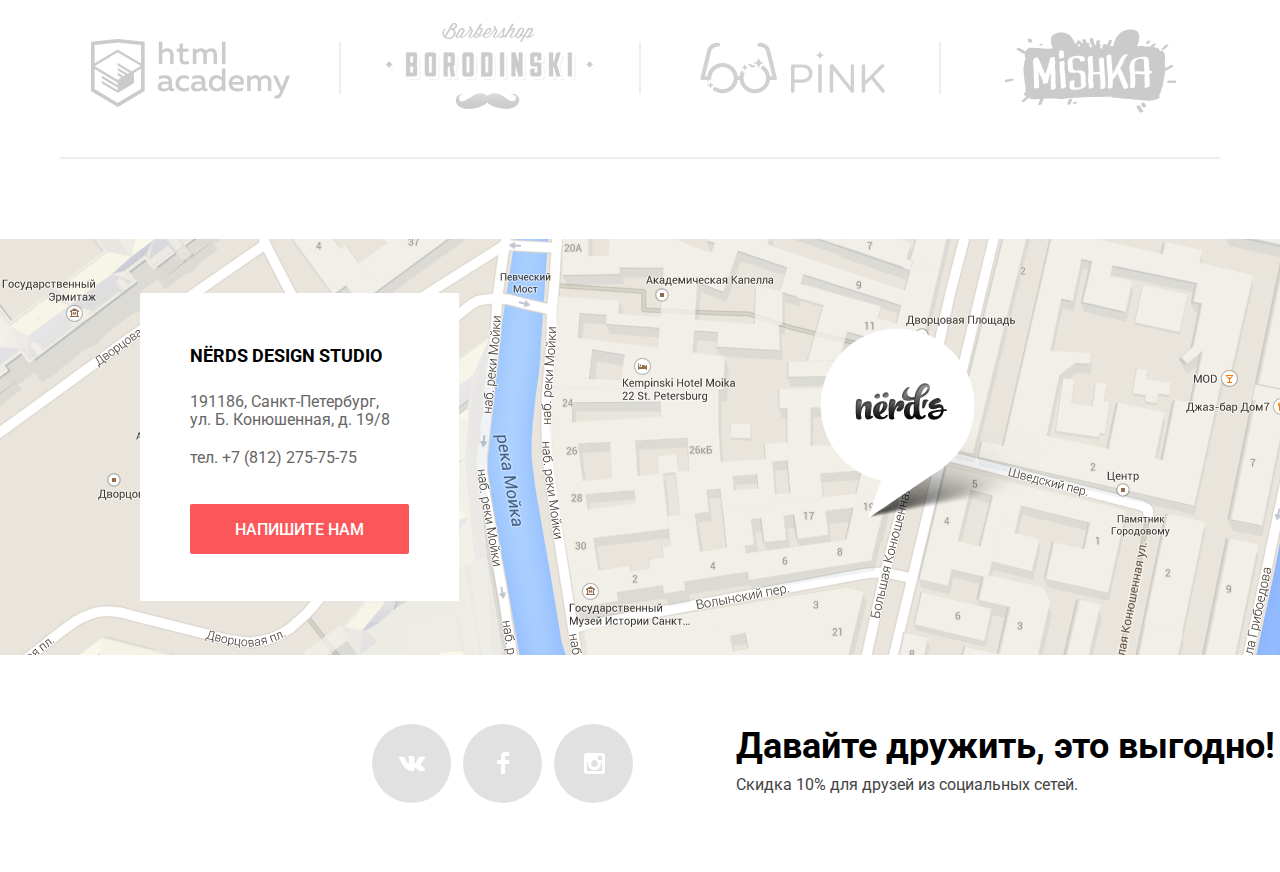
==== commit f7f06d29: "Проект готов 1-я защита." ====
--- a/index.html
+++ b/index.html
@@ -10,89 +10,90 @@
 </head>
 
 <body>
-  <header class="header">
+  <header>
     <nav class="main-navigation">
-      <div><a class="navigation-logo" href="index.html">
-          <img src="img/nerds-logo.svg" width="160" height="65" alt="Логотип nerds">
-        </a></div>
-      <div>
-        <ul class="navigation-site">
-          <li><a href="#">Студия</a></li>
-          <li><a href="#">Клиенты</a></li>
-          <li><a href="catalog.html">Магазин</a></li>
-          <li><a href="#">Контакты</a></li>
-          <li><a href="#">Корзина</a></li>
-        </ul>
-      </div>
+      <a href="index.html"><img src="img/nerds-logo.svg" alt="Логотип nerds"></a>
+      <ul class="site-navigation">
+        <li><a href="#">Студия</a></li>
+        <li><a href="#">Клиенты</a></li>
+        <li><a href="catalog.html">Магазин</a></li>
+        <li><a href="#">Контакты</a></li>
+      </ul>
+      <ul class="user-navigation">
+        <li><a href="#">Корзина</a></li>
+      </ul>
     </nav>
   </header>
   <main>
     <div class="slider">
-      <!-- СДАЙДЕР      СДАЙДЕР        СДАЙДЕР -->
-      <div class="slide-one">
-        <h3>Долго, дорого,<br> скрупулезно.</h3>
-        <p>Математически выверенный дизайн <br> для вашего сайта или мобильного приложения.</p>
-        <button type="button"><span> УЗНАТЬ БОЛЬШЕ</span></button>
-      </div>
-      <div class="slide-two">
-        <h3>Любим математику <br> как никто другой</h3>
-        <p>Никакого креатива, только математические формулы<br> для расчета идеальных пропорций.</p>
-        <button type="button"><span> УЗНАТЬ БОЛЬШЕ</span></button>
-      </div>
-      <div class="slide-three">
-        <h3>Только ночь,</h3>
-        <h3>только хардкор</h3>
-        <p>Работать днем, как все? Мы против этого. <br> Ближе к полуночи работа только начинается.</p>
-        <button type="button"><span>УЗНАТЬ БОЛЬШЕ</span></button>
+      <div class="container-slider">
+        <input type="radio" id="btn-1" name="toggle" checked>
+        <input type="radio" id="btn-2" name="toggle">
+        <input type="radio" id="btn-3" name="toggle">
+        <div class="controls">
+          <label class="control-1" for="btn-1"></label>
+          <label class="control-2" for="btn-2"></label>
+          <label class="control-3" for="btn-3"></label>
+        </div>
+        <ul class="slide-list">
+          <li class="slide-one">
+            <h3>Долго, дорого,<br> скрупулезно.</h3>
+            <p>Математически выверенный дизайн <br> для вашего сайта или мобильного приложения.</p>
+            <a href="#" class="button"><span>УЗНАТЬ БОЛЬШЕ</span></a>
+          </li>
+          <li class="slide-two">
+            <h3>Любим математику <br> как никто другой</h3>
+            <p>Никакого креатива, только математические формулы<br> для расчета идеальных пропорций.</p>
+            <a href="#" class="button"><span>УЗНАТЬ БОЛЬШЕ</span> </a>
+          </li>
+          <li class="slide-three">
+            <h3>Только ночь,<br> только хардкор</h3>
+            <p>Работать днем, как все? Мы против этого. <br> Ближе к полуночи работа только начинается.</p>
+            <a href="#" class="button"><span>УЗНАТЬ БОЛЬШЕ</span> </a>
+          </li>
+        </ul>
       </div>
     </div>
     <section class="services">
       <h2 class="visually-hidden">Предлагаемые услуги</h2>
-      <!--Скрытый заголовок для читалки-->
       <ul class="services-list">
-        <li class="services-site">
-          <img src="img/web-sites.png" alt="Веб-сайты">
+        <li>
           <h3>Веб-сайты</h3>
           <p>Мир никогда не буд ет прежним <br>после того как увидит ваш сайт!</p>
-          <button><span>Заказать</span></button>
+          <a href="#" class="button"><span>Заказать</span></a>
         </li>
-        <li class="services-applications">
-          <img src="img/applications.png" alt="Приложения">
-          <h3 class="services-applications_headline">Приложения</h3>
+        <li>
+          <h3>Приложения</h3>
           <p>Покорите топ-10 приложений в <br> AppStore и Google Play</p>
-          <button><span>Заказать</span></button>
+          <a href="#" class="button"><span>Заказать</span></a>
         </li>
-        <li class="services-presentations">
-          <img src="img/presentations.png" width="300" height="146" alt="Презентации">
-          <h3 class="services-presentations_headline">Презентации</h3>
+        <li>
+          <h3>Презентации</h3>
           <p>Вы даже не подозреваете,<br>насколько вы изумительны!</p>
-          <button><span>Заказать</span></button>
+          <a href="#" class="button"><span>Заказать</span></a>
         </li>
       </ul>
     </section>
     <div class="progress">
       <div class="opportunities">
-        <p><b>Мы — маленькая, но гордая дизайн-студия из Краснодара.</b></p>
+        <h2>Мы — маленькая, но гордая дизайн-студия из Краснодара.</h2>
         <p>Исповедуем принципы минимализма и чистоты. Ставим математический расчет превыше креатива. Работаем не
           покладая рук, как роботы.</p>
-        <div class="products">
-          <h3>Выполняем заказы на разработку</h3>
-          <ul>
-            <li>Веб-сайтов любой сложности</li>
-            <li>Мобильных приложений для iOS и Android</li>
-            <li>Слайдшоу и видео для корпоративных презентаций</li>
-          </ul>
-        </div>
+        <h3>Выполняем заказы на разработку</h3>
+        <ul>
+          <li>Веб-сайтов любой сложности</li>
+          <li>Мобильных приложений для iOS и Android</li>
+          <li>Слайдшоу и видео для корпоративных презентаций</li>
+        </ul>
       </div>
       <div class="statistics">
-        <div class="background"></div>
         <h2 class="visually-hidden">Наша статистика</h2>
-        <b>с 2004 года Любим точность во всем:</b>
+        <p>с 2004 года Любим точность во всем:</p>
         <table>
           <tr class="interest">
-            <td>146%</td>
-            <td>100%</td>
-            <td>50%</td>
+            <td>146<sup>%</sup></td>
+            <td>100<sup>%</sup></td>
+            <td>50<sup>%</sup></td>
           </tr>
           <tr class="indicators">
             <td>Уровень самоотдачи</td>
@@ -100,12 +101,12 @@
             <td>Минимальная предоплата</td>
           </tr>
         </table>
-
       </div>
     </div>
     <div class="partners">
       <ul>
-        <li><a href="#"><img src="img/logo-1.png_copy.svg" alt="html академия"></a></li>
+        <li><a href="https://htmlacademy.ru/intensive/htmlcss"><img src="img/logo-1.png_copy.svg"
+              alt="html академия"></a></li>
         <li><a href="#"><img src="img/logo-2.png_copy.svg" alt="сайт бородинский"></a></li>
         <li><a href="#"><img src="img/logo-3.png_copy.svg" alt="сайт пинк"></a></li>
         <li><a href="#"><img src="img/logo-4.png_copy.svg" alt="сайт мишка"></a></li>
@@ -116,7 +117,30 @@
         <h2>NЁRDS DESIGN STUDIO</h2>
         <p class="city">191186, Санкт-Петербург, ул. Б. Конюшенная, д. 19/8</p>
         <a class="phone" href="#">тел. +7 (812) 275-75-75</a>
-        <a href="#modal">Напишите нам</a>
+        <a href="#active">Напишите нам</a>
+      </div>
+      <div class="modal-window" id="active">
+        <h2 class="visually-hidden">Форма для заполнения письма</h2>
+        <a href="#close" class="visually-hidden"></a>
+        <form id="modal" class="letter" action="#" method="POST">
+          <h3>Напишите нам</h3>
+          <a href="#close"></a>
+          <div class="fields">
+            <div>
+              <label for="surname">Ваше имя:</label>
+              <input type="text" name="surname" id="surname" placeholder="Имя Фамилия" pattern="[А-я\s]{1,30}">
+            </div>
+            <div>
+              <label for="email">Ваш e-mail:</label>
+              <input type="email" name="email" id="email" placeholder="email@example.com">
+            </div>
+          </div>
+          <div class="textarea">
+            <label for="text">Текст письма:</label>
+            <textarea name="text" id="text" placeholder="В свободной форме"></textarea>
+          </div>
+          <input type="submit" value="ОТПРАВИТЬ">
+        </form>
       </div>
     </div>
   </main>
@@ -132,32 +156,12 @@
         <a class="social-insta" href="https://www.instagram.com/"></a>
       </li>
     </ul>
-    <p><b>Давайте дружить, это выгодно!</b>Скидка 10% для друзей из социальных сетей.</p>
+    <div class="sector">
+      <h3>Давайте дружить, это выгодно!</h3>
+      <p>Скидка 10% для друзей из социальных сетей.</p>
+    </div>
+
   </footer>
-  <section>
-    <h2 class="visually-hidden ">Форма для заполнения письма</h2>
-    <form id="modal" class="letter" action="#" method="POST">
-      <fieldset>
-        <legend>Напишите нам <a href="#close"></a></legend>
-        <div class="fields">
-          <div>
-            <label for="surname">Ваше имя:</label>
-            <input type="text" name="surname" id="surname" placeholder="Имя Фамилия" pattern="[А-я\s]{1,30}">
-          </div>
-          <div>
-            <label for="email">Ваш e-mail:</label>
-            <input type="email" name="email" id="email" placeholder="email@example.com">
-          </div>
-        </div>
-        <div>
-          <label for="text">Текст письма:</label>
-          <textarea name="text" id="text" placeholder="В свободной форме"></textarea>
-        </div>
-        <input type="submit" value="ОТПРАВИТЬ">
-      </fieldset>
-    </form>
-  </section>
-
 </body>
 
 </html>--- a/css/style.css
+++ b/css/style.css
@@ -1,4 +1,4 @@
-    body {
+    body, a {
         font-family: "Roboto", Arial, sans-serif;
         font-size: 16px;
         line-height: 18px;
@@ -14,326 +14,442 @@
     ul {
         /*для всех списков*/
         list-style-type: none;
-        color: #000000;
     }
 
     a {
         text-decoration: none;
-        color: #000000;
+    }
+
+    a:active, a:focus {
+        outline: none;
+    }
+
+    /*навигация <nav>*/
+
+    .main-navigation {
+        width: 1160px;
+        margin-left: auto;
+        margin-right: auto;
+        padding-top: 45px;
+        display: flex;
+        justify-content: space-between;
+    }
+
+    .site-navigation {
+        width: 438px;
+        display: flex;
+        justify-content: space-between;
+        padding: 25px 84px 0 0;
+    }
+
+    .user-navigation {
+        padding-top: 25px;
     }
 
     .main-navigation a {
-        /*хлебные крошки*/
-        color: #000000;
-        text-decoration: none;
         font-weight: 500;
         line-height: 30px;
         text-transform: uppercase;
     }
 
     .main-navigation a:hover, .main-navigation a:focus {
-        outline: none;
         color: #fb565a;
-        text-decoration: none;
     }
 
     .main-navigation a:active {
+        color: #000000;
         opacity: 0.3;
-        color: #000000;
+    }
+
+    .main-navigation img:hover, .main-navigation:focus {
+        opacity: 0.8;
+    }
+
+    .main-navigation img:active {
+        opacity: 0.3;
+    }
+
+    .user-navigation a {
+        position: relative;
+    }
+
+    .user-navigation a::before {
+        content: "";
+        position: absolute;
+        width: 17px;
+        height: 16px;
+        background-image: url(../img/cart-icon.svg);
+        background-repeat: no-repeat;
+        top: 4px;
+        left: -40px;
+    }
+
+    .button {
+        /*общий стиль кнопок*/
+        height: 50px;
+        color: #ffffff;
+        background-color: #fb565a;
+        cursor: pointer;
+        border-radius: 2px;
+        display: flex;
+        justify-content: center;
+        align-items: center;
+    }
+
+    .button span {
+        font-weight: 500;
         text-transform: uppercase;
-        text-decoration: none;
-    }
-
-    .navigation-logo:hover {
-        opacity: 0.8;
-    }
-
-    .navigation-logo:active {
-        opacity: 0.3;
     }
 
     /* Слайдер */
 
     .slider {
+        margin-bottom: 80px;
+        position: relative;
         background-color: #eeeeee;
-        margin-bottom: 80px;
-    }
-
-    .slide-one {
-        width: 1129px;
+    }
+
+    .container-slider {
+        width: 1200px;
         margin-left: auto;
         margin-right: auto;
-        background-image: url(../img/slide1.png);
-        background-position: center right;
-        background-repeat: no-repeat;
-        height: 413px;
-        display: flex;
-        flex-direction: column;
-        justify-content: center;
-    }
-
-    .slide-two {
-        /*картинка2*/
-        width: 1129px;
-        margin-left: auto;
-        margin-right: auto;
-        background-image: url(../img/slide2.png);
-        background-position: center right;
-        background-repeat: no-repeat;
-        height: 430px;
-        display: flex;
-        flex-direction: column;
-        justify-content: center;
-    }
-
-    .slide-three {
-        /*картинка3*/
-        width: 1129px;
-        margin-left: auto;
-        margin-right: auto;
-        background-image: url(../img/slide3.png);
-        background-position: center right;
-        background-repeat: no-repeat;
-        height: 411px;
-        display: flex;
-        flex-direction: column;
-        justify-content: center;
-    }
-
-    .slider h3 {
-        /*заголовок*/
+    }
+
+    .slide-list h3 {
+        max-width: 600px;
         font-size: 55px;
         font-weight: 500;
         line-height: 55px;
-    }
-
-    .slider p {
-        /*текс*/
+        padding-bottom: 27px;
+    }
+
+    .slide-list p {
+        max-width: 430px;
+        color: #283136;
         line-height: 24px;
-        color: #283136;
-        padding: 28px 0 42px 0;
-    }
-
-    .slider button {
-        /*кнопка и режимы*/
-        color: #ffffff;
-        font-weight: 500;
+        padding-bottom: 41px;
+    }
+
+    .slide-list .button {
         width: 240px;
-        height: 50px;
-        background-color: #fb565a;
-    }
-
-    .slider button:hover {
+    }
+
+    .slide-list .button:hover, .slide-list a[type="button"]:focus {
         background-color: #e74246;
     }
 
-    .slider button:active {
+    .slide-list .button:active {
         box-shadow: inset 0 3px 0 rgba(0, 1, 1, 0.1);
         background-color: #d7373b;
     }
 
-    .slider button:active:not(:empty) span {
+    .slide-list .button:active span {
         opacity: 0.3;
     }
 
-    .services {
+    .slide-one {
+        background-image: url(../img/slide1.png);
+        background-position: 451px 18px;
+        background-repeat: no-repeat;
+        padding: 75px 0 80px 20px;
+        display: none;
+    }
+
+    .slide-two {
+        background-image: url(../img/slide2.png);
+        background-position: 516px 1px;
+        background-repeat: no-repeat;
+        padding: 75px 0 80px 20px;
+        display: none;
+    }
+
+    .slide-three {
+        background-image: url(../img/slide3.png);
+        background-position: 421px 19px;
+        background-repeat: no-repeat;
+        padding: 75px 0 80px 20px;
+        display: none;
+    }
+
+    .container-slider input {
+        display: none;
+    }
+
+    .controls {
+        height: 0;
+    }
+
+    .controls label {
+        display: inline-block;
+        width: 18px;
+        height: 18px;
+        position: relative;
+        top: 317px;
+        left: 555px;
+        background-color: #ffffff;
+        border-radius: 50%;
+    }
+
+    .controls label:not(:first-child) {
+        margin-left: 14px;
+    }
+
+    #btn-1:checked~.slide-list .slide-one, #btn-2:checked~.slide-list .slide-two, #btn-3:checked~.slide-list .slide-three {
+        display: block;
+    }
+
+    #btn-1:checked~.controls .control-1::before, #btn-2:checked~.controls .control-2::before, #btn-3:checked~.controls .control-3::before {
+        content: "";
+        position: absolute;
+        left: 5px;
+        top: 5px;
+        width: 4px;
+        height: 4px;
+        border: 2px solid #c1c1c1;
+        border-radius: 50%;
+    }
+
+    .services-list {
         /* Сервисы */
-        width: 1160px;
+        width: 1100px;
         margin-left: auto;
         margin-right: auto;
+        display: flex;
+        justify-content: space-between;
+        padding: 0px 80px 80px 20px;
         border-bottom: 2px solid #eeeeee;
-        padding-bottom: 80px;
-    }
-
-    .services h3 {
-        /*заголовки*/
+    }
+
+    .services-list h3 {
         font-size: 24px;
         font-weight: 700;
         line-height: 30px;
         text-transform: uppercase;
-        color: #000000;
-    }
-
-    .services p {
-        /*пынкты*/
+    }
+
+    .services-list p {
+        color: #283136;
         line-height: 24px;
-        color: #283136;
-    }
-
-    .services-list button {
-        /*кнопки*/
+        padding: 16px 0 32px;
+    }
+
+    .services-list .button {
         width: 160px;
-        height: 50px;
-        color: #ffffff;
-        font-weight: 500;
-        border-radius: 2px;
-    }
-
-    .services-site button {
-        background-color: #fb565a;
-    }
-
-    .services-site button:hover {
+    }
+
+    .services-list li {
+        width: 300px;
+        height: 347px;
+        display: flex;
+        flex-direction: column;
+        justify-content: flex-end;
+    }
+
+    .services-list li:first-child {
+        background-image: url(../img/web-sites.png);
+        background-position: top;
+        background-repeat: no-repeat;
+    }
+
+    .services-list li:nth-child(2) {
+        background-image: url(../img/applications.png);
+        background-position: top;
+        background-repeat: no-repeat;
+    }
+
+    .services-list li:last-child {
+        background-image: url(../img/presentations.png);
+        background-position: top;
+        background-repeat: no-repeat;
+    }
+
+    .services-list a:active span {
+        opacity: 0.3;
+    }
+
+    .services-list li:first-child a:hover, .services-list li:first-child a:focus {
         background-color: #e74246;
     }
 
-    .services-site button:active {
-        box-shadow: inset 0 3px 0 rgba(1, 0, 0, 0.651);
+    .services-list li:first-child a:active {
+        box-shadow: inset 0 3px 0 rgba(0, 1, 1, 0.1);
         background-color: #d7373b;
     }
 
-    button {
-        border: none;
-    }
-
-    .services-applications button {
+    .services-list li:nth-child(2) a {
         background-color: #00ca74;
     }
 
-    .services-applications button:hover {
+    .services-list li:nth-child(2) a:hover, .services-list li:nth-child(2) a:focus {
         background-color: #00bc6c;
     }
 
-    .services-applications button:active {
+    .services-list li:nth-child(2) a:active {
         box-shadow: inset 0 3px 0 rgba(0, 1, 1, 0.1);
         background-color: #00aa62;
     }
 
-    .services-presentations button {
+    .services-list li:last-child a {
         background-color: #efc84a;
     }
 
-    .services-presentations button:hover {
+    .services-list li:last-child a:hover, .services-list li:last-child a:focus {
         background-color: #eab534;
     }
 
-    .services-presentations button:active {
+    .services-list li:last-child a:active {
         box-shadow: inset 0 3px 0 rgba(0, 1, 1, 0.1);
         background-color: #e5a722;
     }
 
-    .services-list button:active span {
-        /*затемнение текста*/
-        opacity: 0.3;
-    }
+    /*раздел статистики*/
 
     .progress {
-        /*разметка контейнера*/
-        width: 1160px;
+        width: 1159px;
+        height: 409px;
         margin-left: auto;
         margin-right: auto;
+        margin-top: 32px;
+        display: flex;
+        justify-content: space-between;
+        position: relative;
     }
 
     .opportunities {
-        padding-top: 80px;
-    }
-
-    .opportunities b {
+        width: 650px;
+        padding-top: 40px;
+    }
+
+    .opportunities h2 {
         font-size: 45px;
         font-weight: 500;
         line-height: 45px;
     }
 
     .opportunities p {
+        padding: 35px 0 42px;
         color: #283136;
         line-height: 24px;
-        width: 650px;
-    }
-
-    .opportunities li:before {
+    }
+
+    .opportunities h3 {
+        font-weight: 700;
+        text-transform: uppercase;
+        padding-bottom: 25px;
+    }
+
+    .opportunities ul {
+        padding-top: 5px;
+        display: flex;
+        flex-direction: column;
+        justify-content: space-between;
+        height: 114px;
+    }
+
+    .opportunities ul li {
+        position: relative;
+        padding-left: 35px;
+    }
+
+    .opportunities ul li::before {
         content: "";
         width: 25px;
         height: 2px;
+        background-color: red;
         position: absolute;
-        left: 0px;
-        top: 18px;
-        background-color: red;
-        display: block;
-    }
-
-    .opportunities li {
-        color: #283136;
-        line-height: 38px;
-        position: relative;
-        padding-left: 41px;
-    }
-
-    .opportunities h3 {
-        font-family: "Roboto - Bold";
-        font-weight: 700;
-        text-transform: uppercase;
-        position: relative;
+        top: 8px;
+        left: 1px;
     }
 
     .statistics {
-        /*статистика*/
         width: 360px;
-        padding-top: 40px;
-    }
-
-    .background {
-        /*фон-картинка*/
+        padding-top: 243px;
         background-image: url(../img/nerds-illustration.png);
-        background-position: top center;
-        background-repeat: no-repeat;
-        height: 240px;
-    }
-
-    .statistics b {
-        /*заголовок*/
+        background-repeat: no-repeat;
+        margin-top: 8px;
+        display: flex;
+        flex-direction: column;
+    }
+
+    .statistics p {
         font-weight: 700;
         line-height: 24px;
         text-transform: uppercase;
-        padding-bottom: 49px;
-        text-align: right;
-        padding-top: 41px;
-    }
-
-    table {
-        /*таблица*/
-        border-collapse: separate;
-        border-spacing: 2px;
+        text-align: center;
+        margin-bottom: 49px;
     }
 
     .interest td {
         font-size: 45px;
         font-weight: 700;
         line-height: 10.06px;
-        padding: 0 25px 37px 0;
+        padding-top: 10px;
+    }
+
+    .interest td sup {
+        font-size: 30px;
+        position: relative;
+        top: -15px;
+    }
+
+    .interest td:nth-child(2) {
+        padding: 0 20px 0 8px;
     }
 
     .indicators td {
-        font-weight: 400;
-        line-height: 18px;
-        color: #283136;
-    }
-
-    .partners {
-        /* Партнеры */
+        padding-top: 25px;
+    }
+
+    .indicators td:nth-child(2) {
+        padding-left: 10px;
+    }
+
+    /* Партнеры */
+
+    .partners ul {
+        width: 1160px;
+        margin-left: auto;
+        margin-right: auto;
+        display: flex;
+        align-items: center;
+        justify-content: space-between;
         border-top: 2px solid #eeeeee;
         border-bottom: 2px solid #eeeeee;
-        width: 1160px;
-        height: 184px;
-        margin-left: auto;
-        margin-right: auto;
-        margin-top: 76px;
+        margin-top: 84px;
         margin-bottom: 80px;
-        display: flex;
-        align-items: center;
-        justify-content: center;
-    }
-
-    .partners ul {
-        /*список*/
-        display: flex;
-        width: 1086px;
-        height: 90px;
-        justify-content: space-between;
-        align-items: baseline;
-    }
-
-    .partners li {
-        height: 90px;
+        padding-top: 46px;
+        padding-bottom: 44px;
+        position: relative;
+    }
+
+    .partners li:first-child {
+        padding: 10px 0 0 31px;
+    }
+
+    .partners li:last-child {
+        padding: 6px 43px 0 23px;
+    }
+
+    .partners li:nth-child(2) {
+        padding-right: 9px;
+    }
+
+    .partners li:not(:last-child)::after {
+        content: "";
+        width: 2px;
+        height: 52px;
+        background-color: #eeeeee;
+        position: absolute;
+        top: 65px;
+        left: 879px;
+    }
+
+    .partners li:first-child::after {
+        left: 279px;
+    }
+
+    .partners li:nth-child(2)::after {
+        left: 579px;
     }
 
     .partners img {
@@ -349,7 +465,7 @@
     }
 
     .city {
-        padding: 32px 0 20px;
+        padding: 22px 0 20px;
     }
 
     .address {
@@ -362,6 +478,9 @@
         justify-content: center;
         padding-left: 50px;
         box-sizing: border-box;
+        position: absolute;
+        top: 54px;
+        left: 140px;
     }
 
     .address h2 {
@@ -394,16 +513,17 @@
         margin-top: 37px;
     }
 
-    .visually-hidden {
-        /*скрытые заголовки*/
+    .visually-hidden:not(:focus):not(:active), input[type="checkbox"].visually-hidden, input[type="radio"].visually-hidden {
         position: absolute;
-        clip: rect(1px 1px 1px 1px);
-        clip: rect(1px, 1px, 1px, 1px);
+        width: 1px;
+        height: 1px;
+        margin: -1px;
+        border: 0;
         padding: 0;
-        border: 0;
-        height: 1px;
-        width: 1px;
-        overflow: hidden;
+        white-space: nowrap;
+        clip-path: inset(100%);
+        clip: rect(0 0 0 0);
+        6 overflow: hidden;
     }
 
     .map {
@@ -416,39 +536,43 @@
         height: 416px;
         background-image: url(../img/map.png);
         background-repeat: no-repeat;
-        padding-left: 140px;
-        padding-top: 54px;
+        position: relative;
     }
 
     footer {
         /* размеры футер*/
-        width: 944px;
         height: 79px;
-        margin-left: auto;
+        max-width: 944px;
+        margin-left: 372px;
         margin-right: auto;
         margin-top: 69px;
+        margin-bottom: 69px;
         display: flex;
         justify-content: space-between;
         align-items: center;
-        box-sizing: border-box;
-    }
-
-    footer p {
+    }
+
+    .sector {
+        display: flex;
+        flex-direction: column;
+        padding-right: 5px;
+    }
+
+    .sector p {
         color: #444444;
-        line-height: 36px;
-        width: 545px;
-    }
-
-    footer b {
+        line-height: 31px;
+    }
+
+    .sector h3 {
         font-size: 36px;
         font-weight: 700;
         line-height: 36px;
+        padding-bottom: 5px;
     }
 
     .social-list {
         /*соц сети*/
         display: flex;
-        width: 260px;
         justify-content: space-between;
     }
 
@@ -460,6 +584,10 @@
         border-radius: 50%;
     }
 
+    .social-list li:not(:last-child) {
+        margin-right: 12px;
+    }
+
     .social-list li:hover {
         background-color: #e74246;
     }
@@ -499,6 +627,12 @@
     .social-list a:active {
         opacity: 0.3;
     }
+
+    fieldset {
+        border: none;
+    }
+
+    /*2-я страница*/
 
     .navigation-list {
         font-size: 55px;
@@ -507,35 +641,237 @@
         text-align: center;
         margin-left: auto;
         margin-right: auto;
-        padding-bottom: 116px;
-    }
-
-    fieldset {
-        border: none;
-    }
-
-    legend {
+        display: block;
+        background-color: #eeeeee;
+        padding: 75px 0 111px;
+    }
+
+    .link-store {
+        border-bottom: 2px solid red;
+        padding-bottom: 9px;
+    }
+
+    .sorting h3 {
+        font-size: 18px;
+        font-weight: 700;
+        line-height: 18px;
+    }
+
+    .filter-catalog {
+        width: 261px;
+    }
+
+    .filter-catalog legend {
         font-size: 18px;
         font-weight: 700;
         line-height: 30px;
         text-transform: uppercase;
     }
 
-    form label {
+    .price-selection legend {
+        letter-spacing: 0.05px;
+        padding-bottom: 48px;
+    }
+
+    .filter-catalog label {
         color: #283136;
         line-height: 20px;
     }
 
-    form ul {
-        padding-left: 0px;
-    }
-
-    form button span {
+    .range-controls {
+        width: 261px;
+        height: 80px;
+        background-color: #eeeeee;
+        border-radius: 2px;
+        padding-top: 39px;
+        box-sizing: border-box;
+        padding-left: 20px;
+        position: relative;
+    }
+
+    .main-scale {
+        width: 219px;
+        height: 2px;
+        background-color: #d7dcde;
+    }
+
+    .selection-scale {
+        width: 152px;
+        height: 2px;
+        background-color: #01ca74;
+    }
+
+    .tupbler {
+        width: 4px;
+        height: 4px;
+        background-color: #ababab;
+        border: 8px solid #ffffff;
+        border-radius: 50%;
+        position: absolute;
+        top: 30px;
+        box-shadow: 0 2px 1px 0 #cfcfcf;
+        cursor: pointer;
+    }
+
+    .tupbler-min {
+        left: 18px;
+    }
+
+    .tupbler-max {
+        left: 160px;
+    }
+
+    .price-controls {
+        margin-top: 14px;
+        display: flex;
+        white-space: nowrap;
+        max-width: 259px;
+    }
+
+    .price-controls label {
+        color: #283136;
+        line-height: 22px;
+        margin-right: 29px;
+        display: inline-block;
+    }
+
+    .price-controls input {
+        width: 80px;
+        height: 38px;
+        text-align: center;
+        background-color: #eeeeee;
+        border: none;
+        border-radius: 2px;
+        margin-left: 12px;
+    }
+
+    .radio {
+        margin-top: 50px;
+    }
+
+    .grid {
+        padding-left: 36px;
+        padding-top: 16px;
+    }
+
+    .grid li:not(:last-child) {
+        padding-bottom: 20px;
+    }
+
+    .grid label {
+        position: relative;
+    }
+
+    .grid input+label::before {
+        content: "";
+        width: 25px;
+        height: 25px;
+        background-image: url(../img/radio-off.svg);
+        background-repeat: no-repeat;
+        background-position: left;
+        position: absolute;
+        left: -35px;
+        top: -1px;
+        opacity: 0.4;
+        z-index: 1;
+    }
+
+    .grid input:checked+label::after {
+        content: "";
+        width: 25px;
+        height: 25px;
+        background-image: url(../img/radio-on.svg);
+        background-repeat: no-repeat;
+        background-position: left;
+        position: absolute;
+        left: -35px;
+        top: -1px;
+        z-index: 2;
+        opacity: 0.1;
+    }
+
+    .grid input:checked+label::before {
+        opacity: 0.1;
+    }
+
+    .grid input+label:hover::before, .grid input+label:hover::after {
+        opacity: 1;
+    }
+
+    .grid input:checked+label {
+        color: #d0d2d3;
+    }
+
+    .checkbox {
+        margin-top: 46px;
+    }
+
+    .features {
+        padding-left: 36px;
+        padding-top: 15px;
+        margin-bottom: 50px;
+    }
+
+    .features li:not(:last-child) {
+        padding-bottom: 20px;
+    }
+
+    .features label {
+        position: relative;
+    }
+
+    .features input+label::before {
+        content: "";
+        width: 23px;
+        height: 23px;
+        background-image: url(../img/checkbox-off.svg);
+        background-repeat: no-repeat;
+        position: absolute;
+        top: 0px;
+        left: -35px;
+        z-index: 2;
+        opacity: 0.4;
+    }
+
+    .features input:checked+label::after {
+        content: "";
+        width: 27px;
+        height: 23px;
+        background-image: url(../img/checkbox-on.svg);
+        background-repeat: no-repeat;
+        position: absolute;
+        top: 0px;
+        left: -35px;
+        z-index: 1;
+        opacity: 0.1;
+    }
+
+    .features input:checked+label::before {
+        opacity: 0.1;
+    }
+
+    .features input+label:hover::before, .features input+label:hover::after {
+        opacity: 1;
+    }
+
+    .features input:checked+label {
+        color: #d0d2d3;
+    }
+
+    .filter-catalog button {
+        color: #000000;
+        font-family: Roboto;
+        font-weight: 500;
+        line-height: 18px;
+        text-transform: uppercase;
+    }
+
+    .filter-catalog button span {
         font-size: 16px;
         font-weight: 500;
     }
 
-    form button {
+    .filter-catalog button {
         background-color: #eeeeee;
         border: none;
         width: 260px;
@@ -544,66 +880,43 @@
         outline: none;
     }
 
-    form button:hover {
+    .filter-catalog button:hover {
         background-color: #dfdfdf;
     }
 
-    form button:active {
+    .filter-catalog button:active {
         box-shadow: inset 0 3px 0 rgba(0, 1, 1, 0.1);
         background-color: #d5d5d5;
     }
 
-    form button:active span {
+    .filter-catalog button:active span {
         opacity: 0.3;
-    }
-
-    /* радиокнопка и чекбокс*/
-
-    input[type="radio"] {
-        width: 25px;
-        height: 25px;
-        background-color: #4d4d4d;
-        opacity: 0.4;
-    }
-
-    input[type="checkbox"] {
-        width: 27px;
-        height: 23px;
-        background-color: #4d4d4d;
-        opacity: 0.4;
-    }
-
-    label {
-        color: #283136;
-        line-height: 20px;
-    }
-
-    input[type="radio"]:hover {
-        background-color: #d4d;
     }
 
     .popab {
         background-color: #eeeeee;
-        border: none;
-        width: 360px;
+        max-width: 360px;
         height: 231px;
-        text-align: center;
-        position: relative;
-        top: 326px;
+        position: relative;
+        top: 386px;
+        display: flex;
+        flex-direction: column;
+        align-items: center;
         display: none;
     }
 
-    .popab h3 {
+    .popab a {
         font-size: 18px;
         font-weight: 700;
         line-height: 30px;
         text-transform: uppercase;
-        padding-top: 35px;
+        padding: 27px 0 14px;
     }
 
     .popab p {
         color: #666666;
-        padding-bottom: 30px;
+        padding-bottom: 31px;
+        text-align: center;
     }
 
     /* кнопки папабав */
@@ -615,7 +928,9 @@
         background-color: #fb565a;
         width: 200px;
         height: 50px;
-        margin-bottom: 30px;
+        border: none;
+        border-radius: 2px;
+        position: relative;
     }
 
     button[type="button"]:hover {
@@ -627,11 +942,11 @@
         background-color: #d7373b;
     }
 
-    .popab h3:hover {
+    .popab a:hover, .popab a:focus {
         color: #fb565a;
     }
 
-    .popab h3:active {
+    .popab a:active {
         opacity: 0.3;
         color: #000000;
     }
@@ -642,8 +957,7 @@
         width: 443px;
         display: flex;
         justify-content: space-between;
-        padding-left: 0px;
-        padding-top: 60px;
+        padding-top: 28px;
     }
 
     .pagination a {
@@ -671,6 +985,7 @@
 
     .pagination li:last-child {
         width: 260px;
+        text-transform: uppercase;
     }
 
     .pagination li:not(:first-child):hover {
@@ -688,150 +1003,141 @@
 
     /* форма отправки письма   */
 
-    .letter {
-        /* общий стиль формы */
+    .modal-window:target {
+        display: flex;
+    }
+
+    .modal-window {
         width: 960px;
-        height: 590px;
-        background-color: #ffffff;
-        box-shadow: 0 20px 40px rgba(0, 1, 1, 0.75);
-        margin-left: auto;
-        margin-right: auto;
-        display: flex;
+        position: absolute;
+        top: -130px;
+        left: 240px;
+        background-color: white;
+        display: flex;
+        flex-direction: column;
         justify-content: center;
         align-items: center;
-        position: relative;
-        bottom: 685px;
-        opacity: 0;
-        pointer-events: none;
-    }
-
-    .letter:target {
-        display: flex;
-        pointer-events: auto;
-        opacity: 1;
-    }
-
-    .letter>div {
-        display: flex;
-    }
-
-    .letter fieldset {
-        /*основной контейнер*/
+        box-shadow: 0 20px 40px rgba(0, 1, 1, 0.75);
+        display: none;
+    }
+
+    .letter {
+        display: flex;
+        flex-direction: column;
+        margin: 65px 0 60px;
         width: 771px;
     }
 
-    .fields {
-        width: 760px;
-        display: flex;
-        justify-content: space-between;
-        padding-top: 49px;
-        padding-bottom: 36px;
-    }
-
-    .fields div:first-child {
-        margin-right: 40px;
-    }
-
-    .letter legend {
-        /*заголовок*/
+    .letter h3 {
         font-size: 45px;
         font-weight: 500;
         line-height: 45px;
-        display: contents;
-    }
-
-    .letter legend a {
-        width: 0px;
-        height: 0px;
-        padding-right: 25px;
-    }
-
-    .letter legend a::after {
-        /*картинка крестик*/
+        padding-left: 3px;
+    }
+
+    .letter label {
+        font-weight: 700;
+    }
+
+    [placeholder] {
+        color: #afafaf;
+        padding-left: 13px;
+    }
+
+    .letter input {
+        width: 360px;
+        height: 50px;
+        border: 2px solid #d7dcde;
+        background-color: #ffffff;
+        margin-top: 10px;
+        box-sizing: border-box;
+    }
+
+    .fields {
+        display: flex;
+        margin-top: 43px;
+        max-width: 760px;
+        margin-left: 5px;
+        justify-content: space-between;
+    }
+
+    .fields div {
+        display: block;
+        width: 360px;
+    }
+
+    .textarea {
+        margin-top: 35px;
+        display: flex;
+        flex-direction: column;
+        margin-left: 5px;
+    }
+
+    .textarea textarea {
+        width: 741px;
+        height: 101px;
+        border: 2px solid #d7dcde;
+        background-color: #ffffff;
+        margin-top: 9px;
+        padding-top: 11px;
+    }
+
+    .textarea [placeholder] {
+        font-family: Roboto;
+        line-height: 18px;
+    }
+
+    .letter input[type="submit"] {
+        width: 260px;
+        height: 50px;
+        background-color: #fb565a;
+        color: #ffffff;
+        font-weight: 500;
+        border: none;
+        border-radius: 2px;
+        margin: 46px 0 24px;
+        margin-left: 5px;
+    }
+
+    .modal-window a {
+        position: relative;
+    }
+
+    .modal-window a::after {
         content: "";
         background-image: url(../img/close-cross.svg);
         background-repeat: no-repeat;
-        background-position: right;
         width: 21px;
         height: 21px;
         opacity: 0.3;
         position: absolute;
-        padding-top: 40px;
-        padding-left: 393px;
-    }
-
-    .cap {
-        display: flex;
-        width: 769px;
-        justify-content: space-between;
-    }
-
-    .letter legend a:hover::after {
-        opacity: 2;
-    }
-
-    .letter legend a:active::after {
+        right: -4px;
+        top: -31px;
+    }
+
+    .modal-window a:hover::after {
+        opacity: 1;
+    }
+
+    .modal-window a:active::after {
         opacity: 0.1;
     }
 
-    .letter label {
-        /*название*/
-        font-weight: 700;
-        line-height: 18px;
-    }
-
-    .letter [placeholder] {
-        /*примеры*/
-        opacity: 0.5;
-        padding-left: 15px;
-    }
-
-    .letter input[type="submit"] {
-        /*кнопка*/
-        font-size: 16px;
-        font-weight: 500;
-        line-height: 18px;
-        color: #ffffff;
-        width: 260px;
-        height: 50px;
-        background-color: #fb565a;
-        border: none;
-    }
-
-    input[name="surname"], input[name="email"] {
-        /*поля ввода*/
-        width: 352px;
-        height: 50px;
-        border: 2px solid #d7dcde;
-        margin-top: 12px;
-    }
-
-    .letter input[type="text"]:hover, .letter input[type="email"]:hover, .letter textarea:hover {
-        /*изменение поля*/
+    .fields input:hover, textarea:hover {
         border: 2px solid #b4b9bb;
     }
 
-    .letter input[type="text"]:focus, .letter input[type="email"]:focus, .letter textarea:focus {
-        /*изменение поля*/
+    .fields input:focus, textarea:focus {
         border: 2px solid #000000;
+    }
+
+    .fields input:focus[placeholder], .textarea textarea:focus[placeholder] {
         color: #444444;
-        opacity: 2;
     }
 
     .letter input:invalid {
-        /*невалидное значение*/
         color: #e74246;
         border: 2px solid #e74246;
-    }
-
-    .letter textarea {
-        /*большое поле ввода*/
-        width: 761px;
-        height: 118px;
-        border: 2px solid #d7dcde;
-        margin-bottom: 47px;
-        margin-top: 12px;
-        padding-top: 14px;
     }
 
     .sorting {
@@ -849,6 +1155,8 @@
         width: 271px;
         height: 13px;
         justify-content: space-between;
+        padding-left: 217px;
+        padding-top: 3px;
     }
 
     .sorting ul li:not(:first-child) {
@@ -914,49 +1222,11 @@
     .score {
         /* основной контейнер магазина*/
         width: 1161px;
-        /* height: 2097px; */
+        margin-top: 55px;
         margin-left: auto;
         margin-right: auto;
         display: flex;
         justify-content: space-between;
-    }
-
-    .filter-catalog {
-        /*левый контейнер фильтров*/
-        width: 261px;
-        height: 772px;
-        display: flex;
-        flex-direction: column;
-        justify-content: space-between;
-        align-items: flex-start;
-    }
-
-    .filter-catalog h2 {
-        /*заголовок*/
-        font-size: 18px;
-        font-weight: 700;
-        line-height: 30px;
-        text-transform: uppercase;
-        letter-spacing: 0.05px;
-        padding-bottom: 56px;
-    }
-
-    .active {
-        /*подчеркивание ссылки магазин*/
-        border-bottom: 2px solid red;
-        padding-bottom: 12px;
-    }
-
-    .radio {
-        /*радиокнопки*/
-        height: 140px;
-        padding: 0 0 51px;
-    }
-
-    .checkbox {
-        /*чекбоксы*/
-        height: 219px;
-        padding: 0 0 48px;
     }
 
     .catalog-product {
@@ -991,7 +1261,7 @@
     }
 
     .catalog-list li:hover .popab {
-        display: block;
+        display: flex;
     }
 
     .sedona {
@@ -1035,81 +1305,4 @@
         background-repeat: no-repeat;
         width: 360px;
         background-position: bottom;
-    }
-
-    /* flex Разметка */
-
-    .main-navigation {
-        /*навигация*/
-        margin-left: auto;
-        margin-right: auto;
-        display: flex;
-        width: 1160px;
-        align-items: center;
-        justify-content: space-between;
-        padding-top: 49px;
-        flex-wrap: wrap;
-    }
-
-    .navigation-site {
-        display: flex;
-        width: 798px;
-        justify-content: space-between;
-        padding-left: 0px;
-    }
-
-    .navigation-site li:last-child {
-        padding-left: 245px;
-    }
-
-    .services-list {
-        /*раскладка сервисы*/
-        display: flex;
-        width: 1100px;
-        height: 347px;
-        justify-content: space-between;
-    }
-
-    .services-list li {
-        display: flex;
-        flex-direction: column;
-        justify-content: space-between;
-        align-items: flex-start;
-    }
-
-    .progress {
-        /*контейнер с таблицой*/
-        display: flex;
-        justify-content: space-between;
-    }
-
-    .opportunities {
-        /*левый блок*/
-        display: flex;
-        height: 409px;
-        flex-direction: column;
-        justify-content: space-between;
-    }
-
-    .background {
-        display: table;
-    }
-
-    .products {
-        display: flex;
-        height: 160px;
-        flex-direction: column;
-        justify-content: space-between;
-    }
-
-    .statistics {
-        /*правый блок*/
-        display: flex;
-        flex-direction: column;
-    }
-
-    .statistics {
-        display: flex;
-        flex-direction: column;
-        justify-content: flex-end;
     }